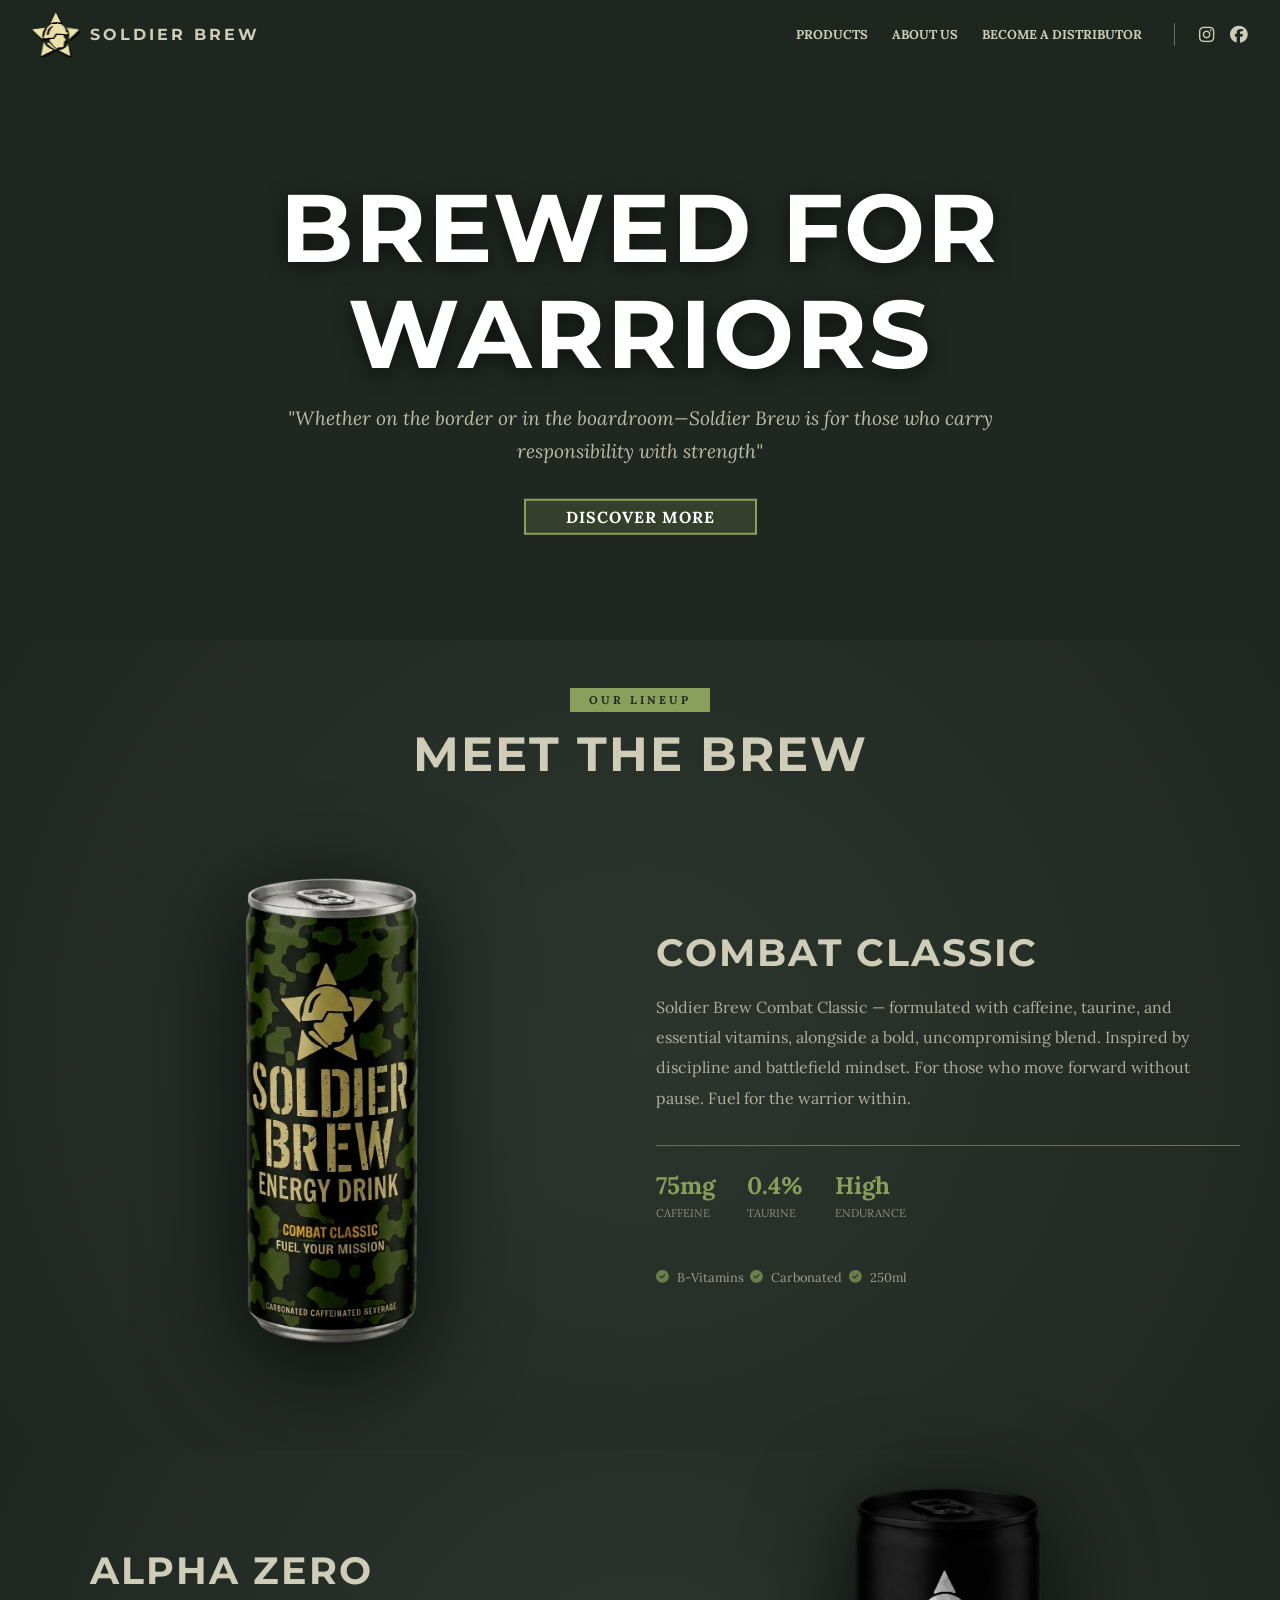
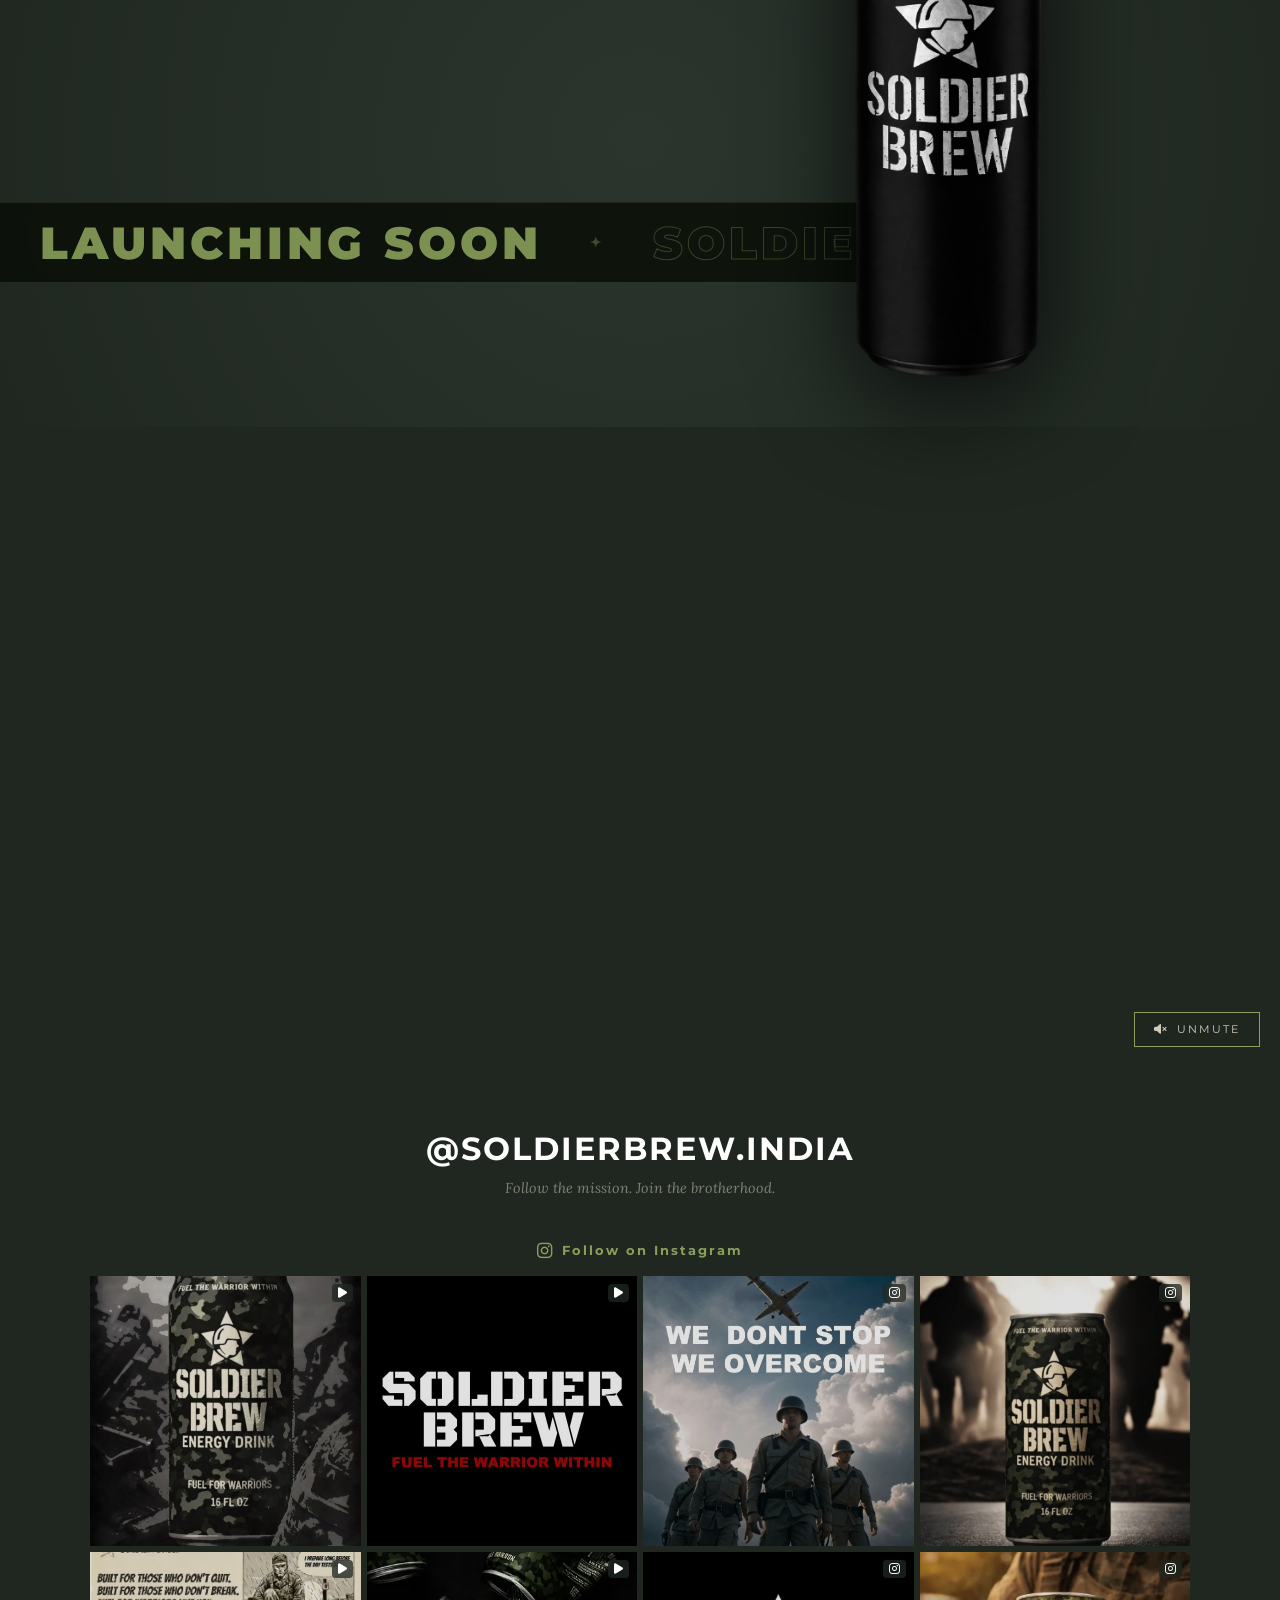
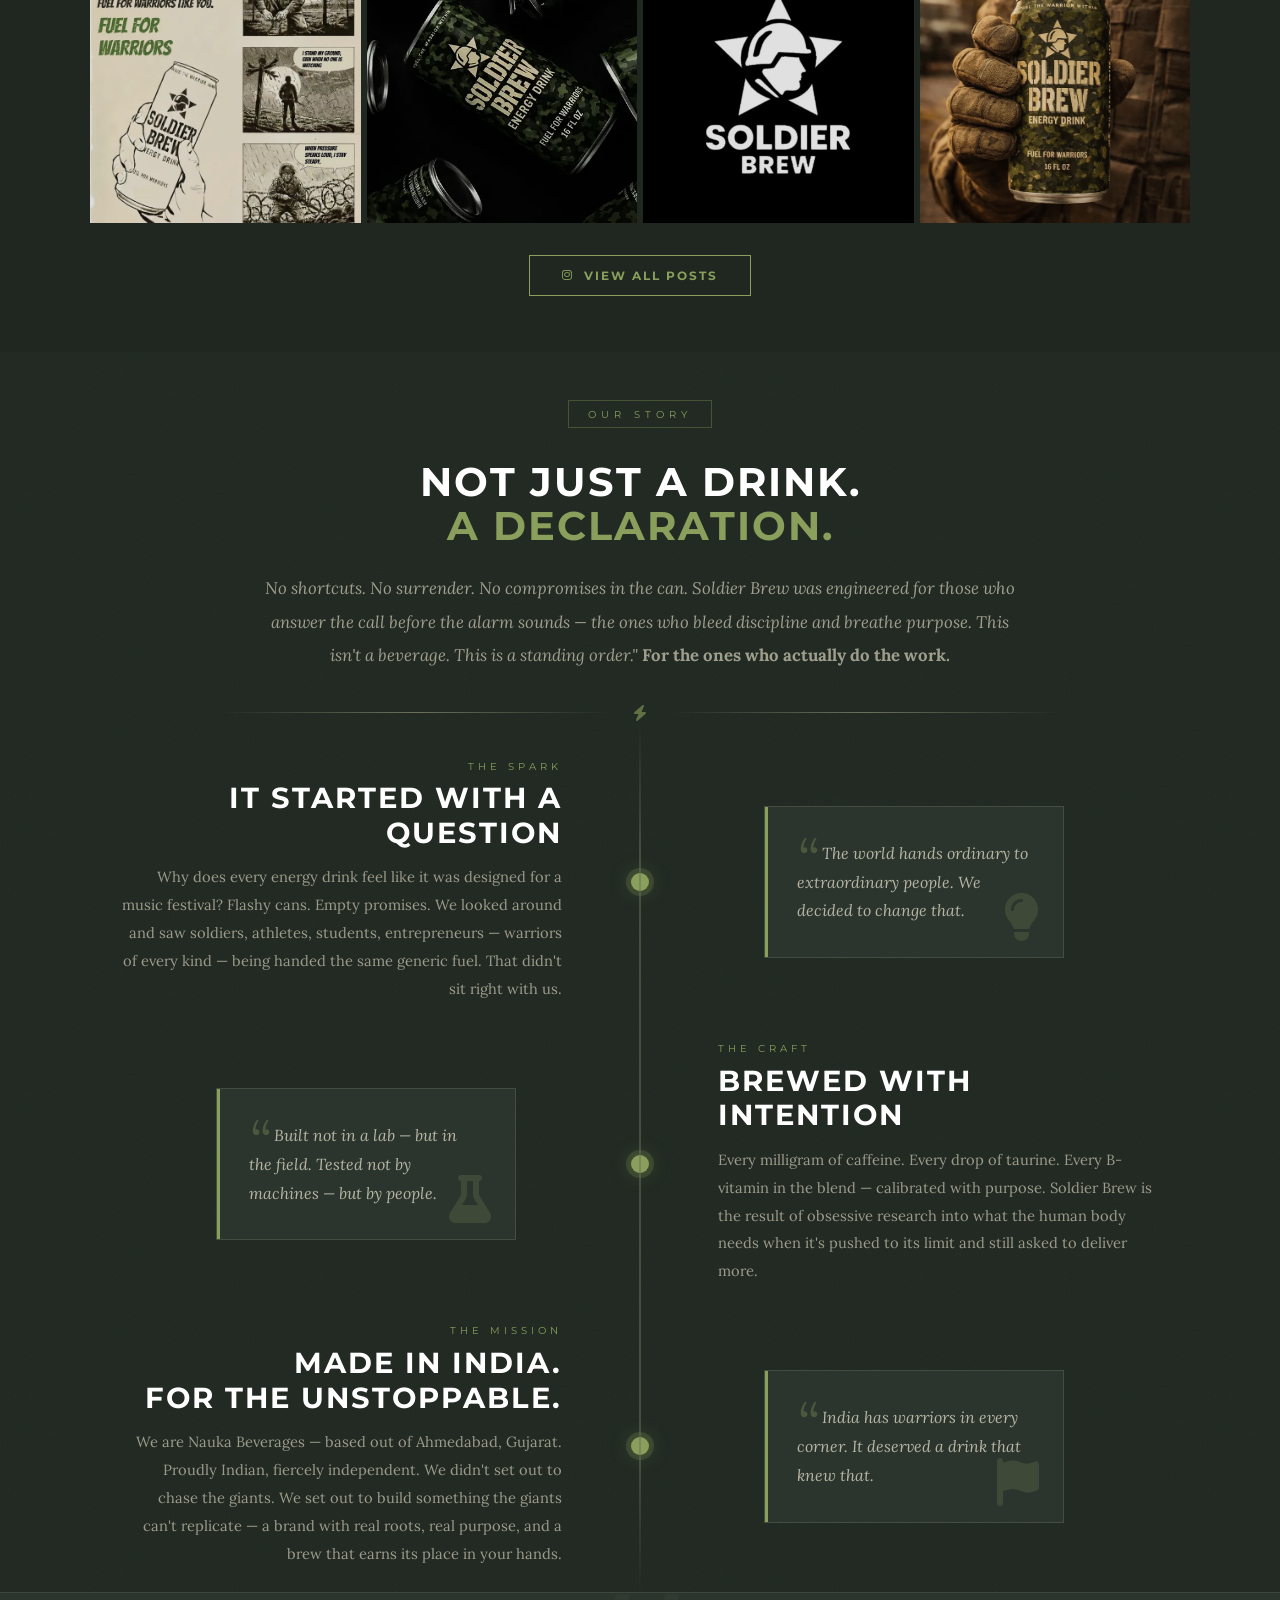
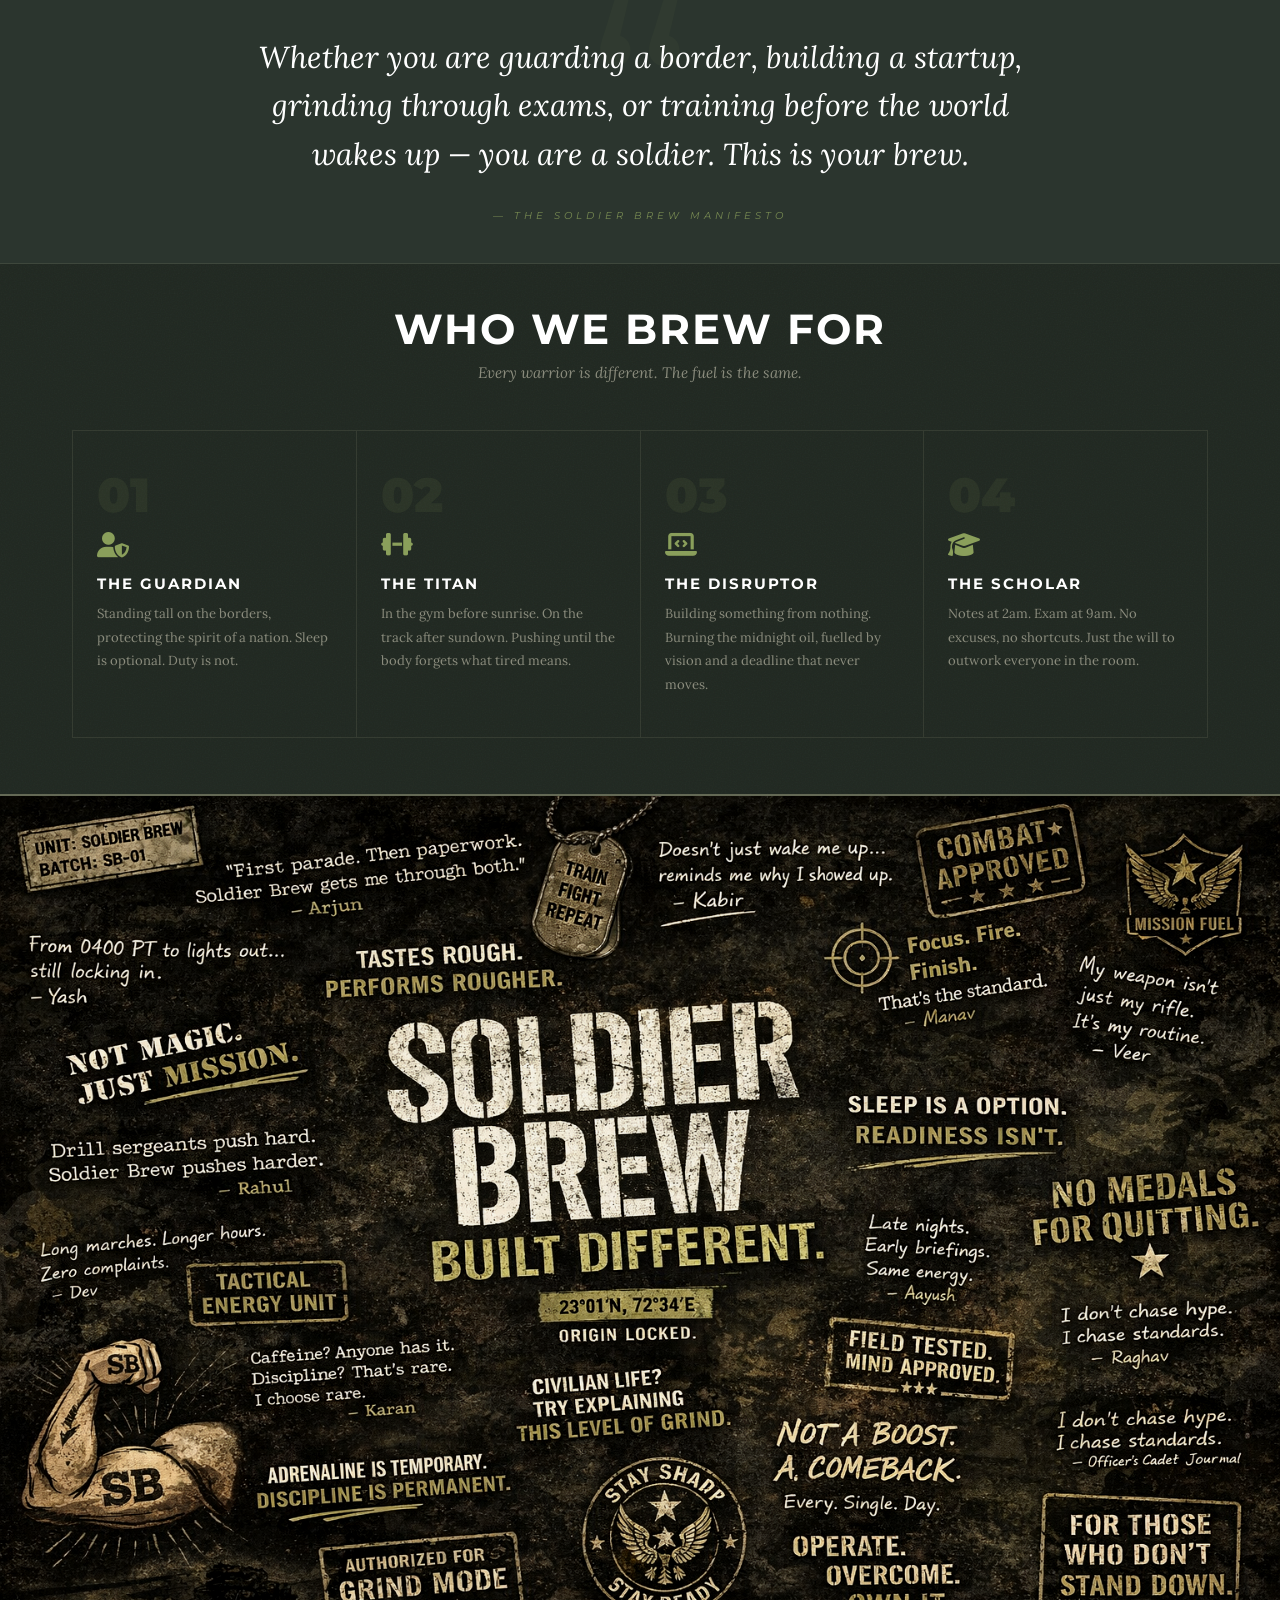
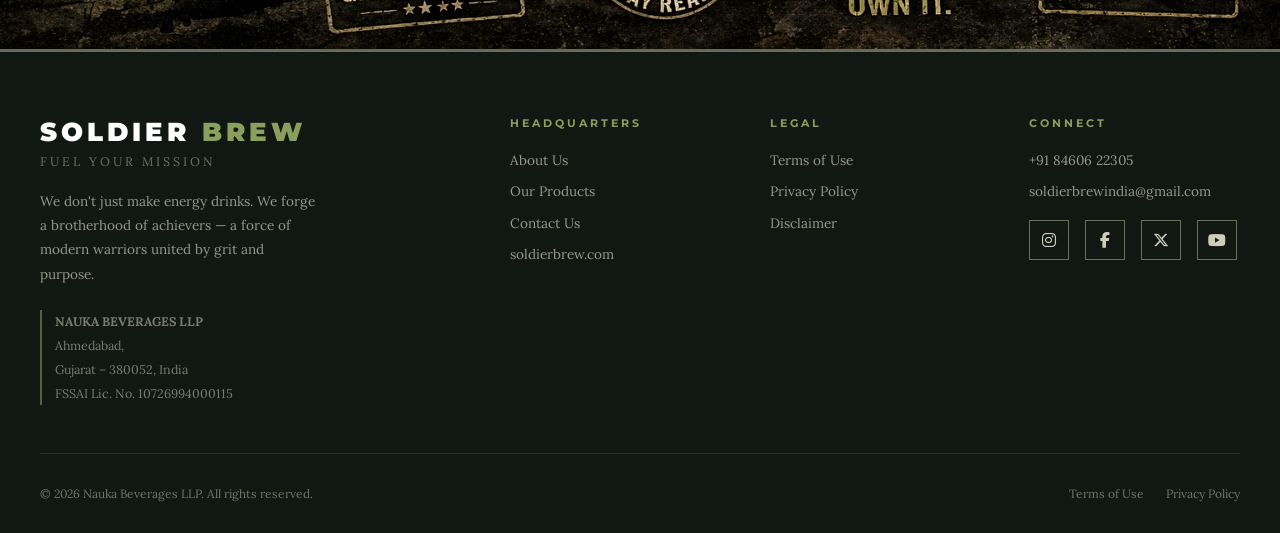
==== index.html @ a4a6e16e "SEO improvements for legal pages" ====
<!DOCTYPE html>
<html lang="en">
<head>
    <meta charset="UTF-8" />
    <meta name="viewport" content="width=device-width, initial-scale=1.0" />
    <title>Soldier Brew | Premium Energy Drink Brewed for Warriors | India</title>
    <meta name="description" content="Soldier Brew is India's premium energy drink — brewed for soldiers, athletes, and unstoppable minds. Zero sugar option available. Discover Combat Classic & Alpha Zero." />
    <meta name="keywords" content="Soldier Brew, energy drink India, premium energy drink, Combat Classic, Alpha Zero, Indian energy drink, energy drink for athletes" />
    <meta name="author" content="soldier brew" />
    <meta name="robots" content="index, follow" />
    <link rel="canonical" href="https://www.soldierbrew.com/" />
    <meta property="og:type" content="website" />
    <meta property="og:title" content="Soldier Brew | Fuel the Warrior within" />
    <meta property="og:description" content="India's premium energy drink for soldiers, athletes & unstoppable minds. Combat Classic & Alpha Zero — forged for the frontline." />
    <meta property="og:url" content="https://www.soldierbrew.com/" />
    <meta property="og:image" content="https://www.soldierbrew.com/SB Classic_2.png" />
    <meta property="og:site_name" content="Soldier Brew" />
    <meta property="og:locale" content="en_IN" />
    <meta name="twitter:card" content="summary_large_image" />
    <meta name="twitter:title" content="Soldier Brew | Brewed for Warriors" />
    <meta name="twitter:description" content="India's premium energy drink for soldiers, athletes & unstoppable minds." />
    <meta name="twitter:image" content="https://www.soldierbrew.com/SB Classic_2.png" />
    <script type="application/ld+json">
    {"@context":"https://schema.org","@type":"Organization","name":"Soldier Brew","url":"https://www.soldierbrew.com","description":"India's premium energy drink brewed for warriors, athletes and unstoppable minds.","email":"soldierbrewindia@gmail.com","telephone":"+918460622305","address":{"@type":"PostalAddress","addressCountry":"IN"},"sameAs":["https://instagram.com/soldierbrew.india","https://www.facebook.com/profile.php?id=61585884636779"]}
    </script>
    <link rel="icon" type="image/png" href="[data-uri]">
    <link rel="stylesheet" href="style.css">
    <link rel="preconnect" href="https://fonts.googleapis.com">
    <link href="https://fonts.googleapis.com/css2?family=Montserrat:wght@900&family=Lora:wght@400;700&display=swap" rel="stylesheet">
    <link rel="stylesheet" href="https://cdnjs.cloudflare.com/ajax/libs/font-awesome/6.5.0/css/all.min.css"/>
    <link href="https://unpkg.com/aos@2.3.1/dist/aos.css">

    <script async src="https://www.googletagmanager.com/gtag/js?id=G-ZJBKX8CW5R"></script>
    <script>
    window.dataLayer = window.dataLayer || [];
    function gtag(){dataLayer.push(arguments);}
    gtag('js', new Date());
    gtag('config', 'G-ZJBKX8CW5R');
  </script>
</head>
<body>

    <nav class="navbar">
        <a href="#" class="logo-container" style="text-decoration:none; cursor:pointer;">
            <svg class="logo-img" viewBox="0 0 354 323" fill="none" xmlns="http://www.w3.org/2000/svg">
                <g filter="url(#filter0_dd_101_147)">
                    <g filter="url(#filter1_d_101_147)">
                        <path d="M220.227 86.036C220.85 86.4318 221.474 86.8276 222.116 87.2354C223.553 88.1863 224.936 89.2127 226.305 90.2535C226.305 90.8102 226.305 91.3669 226.305 91.9405C227.046 92.2259 227.046 92.2259 227.801 92.5171C234.238 96.1313 238.813 104.091 241.937 110.497C242.31 111.258 242.684 112.019 243.07 112.804C246.544 120.352 248.572 128.189 249.264 136.435C249.445 139.158 249.445 139.158 251.109 140.336C252.384 140.653 253.66 140.965 254.939 141.265C255.555 141.411 256.172 141.556 256.808 141.706C257.401 141.828 257.994 141.95 258.606 142.075C260.173 142.55 260.173 142.55 261.91 144.237C262.232 145.973 262.232 145.973 262.289 147.98C262.324 148.64 262.359 149.3 262.395 149.98C261.91 151.828 261.91 151.828 260.013 153.188C257.321 154.477 255.678 154.685 252.696 154.695C251.229 154.702 251.229 154.702 249.732 154.71C248.664 154.698 247.596 154.687 246.496 154.675C245.368 154.67 244.24 154.664 243.077 154.658C231.639 154.544 220.255 153.673 208.857 152.794C197.31 151.903 185.784 151.287 174.202 150.985C173.939 151.506 173.676 152.027 173.406 152.564C172.412 154.459 171.266 156.141 170.023 157.891C168.264 160.421 166.636 162.957 165.138 165.64C157.191 179.851 157.191 179.851 153.457 181.021C150.449 181.562 147.408 181.603 144.358 181.713C142.884 181.774 141.409 181.835 139.935 181.896C138.782 181.943 138.782 181.943 137.606 181.991C126.184 182.461 114.896 183.022 103.589 184.748C98.1543 185.573 92.868 185.872 87.3627 185.568C85.4493 182.143 84.8874 179.29 85.6259 175.446C86.388 173.702 87.2086 171.981 88.0682 170.28C91.56 163.337 92.896 156.409 94.0215 148.807C96.5129 132.04 101.787 116.727 113.414 103.749C114.036 103.015 114.657 102.281 115.297 101.525C120.893 95.1679 127.117 90.5869 134.256 86.036C135.008 85.5402 135.76 85.0444 136.535 84.5336C161.495 68.9027 195.907 70.5859 220.227 86.036ZM127.309 109.654C126.592 110.28 125.876 110.906 125.138 111.552C117.456 119.76 114.474 131.365 111.461 141.812C111.236 142.576 111.012 143.34 110.781 144.127C109.298 149.436 108.269 154.743 108.204 160.263C109.196 161.409 109.196 161.409 111.84 161.318C116.509 161.02 119.126 159.913 122.261 156.52C123.997 153.207 124.745 150.161 125.599 146.556C128.223 136.69 131.474 126.372 137.729 118.089C138.215 117.423 138.701 116.758 139.202 116.072C143.028 111.127 147.42 107.023 152.228 102.998C154.769 100.828 156.349 99.451 156.834 96.1579C155.811 94.9798 155.811 94.9798 152.926 95.1035C141.793 95.3533 134.785 102.319 127.309 109.654Z" fill="#ECE1AA"/>
                    </g>
                    <g filter="url(#filter2_d_101_147)">
                        <path d="M188.552 160.059C189.121 160.069 189.69 160.079 190.277 160.09C192.157 160.13 194.036 160.194 195.916 160.263C196.885 160.297 196.885 160.297 197.872 160.331C201.939 160.48 206.002 160.673 210.065 160.891C212.175 161.003 214.286 161.103 216.396 161.202C217.751 161.273 219.105 161.344 220.459 161.416C221.084 161.444 221.709 161.473 222.353 161.502C228.324 161.846 228.324 161.846 230.652 163.637C231.365 165.496 231.365 165.496 231.822 167.785C233.197 173.315 235.78 177.654 238.847 182.457C239.345 183.258 239.843 184.059 240.355 184.884C242.372 188.114 244.408 191.311 246.626 194.415C248.174 196.767 248.352 198.012 248.02 200.751C245.716 202.093 244.115 202.495 241.398 202.859C238.412 203 238.412 203 236.731 204.968C236.585 207.158 236.585 207.158 236.731 209.66C236.867 218.853 236.867 218.853 234.994 222.681C233.189 223.729 233.189 223.729 231.52 224.368C231.655 225.074 231.789 225.78 231.927 226.507C233.927 239.173 233.927 239.173 231.307 244.128C227.201 248.429 221.775 250.288 215.817 250.703C212.87 250.735 209.934 250.696 206.988 250.622C204.994 250.585 202.999 250.552 201.005 250.523C200.131 250.503 199.258 250.482 198.358 250.461C195.96 250.516 193.879 250.712 191.574 251.36C190.576 253.256 190.576 253.256 189.838 255.577C187.048 260.274 187.048 260.274 184.681 261.535C180.432 261.41 177.413 258.02 174.641 255.208C172.629 253.203 170.721 251.351 168.453 249.62C165.99 247.668 164.049 245.476 161.991 243.129C160.267 241.187 158.475 239.32 156.676 237.442C152.286 232.728 148.449 227.657 144.566 222.55C142.52 219.865 140.4 217.254 138.223 214.668C129.973 204.648 129.973 204.648 130.359 198.263C131.079 195.352 132.7 194.032 135.129 192.316C138.505 191.138 142.111 191.254 145.658 191.103C147.635 190.991 149.611 190.868 151.588 190.741C153.075 190.647 154.563 190.57 156.052 190.497C159.373 190.138 161.313 189.679 163.677 187.311C165.303 185.108 166.714 182.843 168.128 180.507C169.295 178.797 170.471 177.092 171.656 175.393C173.306 172.982 174.951 170.569 176.581 168.144C177.033 167.475 177.486 166.805 177.951 166.115C178.342 165.531 178.733 164.947 179.135 164.345C182.017 160.456 183.473 159.947 188.552 160.059Z" fill="#ECE1AA"/>
                    </g>
                    <g filter="url(#filter3_d_101_147)">
                        <path d="M85.6286 216.777C89.3321 218.05 90.4609 220.295 92.3586 223.525C95.1131 228.107 98.1719 232.189 101.721 236.24C102.996 237.864 102.996 237.864 102.996 239.551C103.856 239.83 104.716 240.108 105.602 240.395C105.602 240.952 105.602 241.508 105.602 242.082C106.461 242.36 107.321 242.639 108.207 242.925C108.207 243.482 108.207 244.039 108.207 244.612C108.719 244.837 109.232 245.062 109.76 245.294C111.714 246.317 113.013 247.397 114.611 248.882C119.532 253.169 125.147 256.479 130.785 259.795C131.289 260.092 131.793 260.389 132.312 260.695C135.649 262.607 138.987 264.079 142.617 265.383C143.559 265.725 144.502 266.066 145.473 266.418C146.8 266.897 146.8 266.897 148.153 267.387C149.602 267.944 151.05 268.505 152.495 269.074C152.495 270.187 152.495 271.3 152.495 272.447C151.084 273.647 151.084 273.647 149.021 274.767C148.228 275.2 147.434 275.633 146.616 276.078C142.884 277.981 139.125 279.824 135.345 281.634C131.214 283.612 127.134 285.668 123.078 287.788C118.917 289.963 114.731 292.067 110.493 294.098C107.643 295.499 104.832 296.968 102.019 298.438C96.815 301.156 91.5591 303.755 86.258 306.29C81.9944 308.34 77.8541 310.554 73.7594 312.909C71.4791 313.888 69.8589 313.949 67.3923 313.778C67.2413 309.327 67.7795 305.287 68.7594 300.932C68.9018 300.274 69.0441 299.617 69.1908 298.94C69.4956 297.533 69.803 296.128 70.1127 294.722C70.9321 290.999 71.7304 287.272 72.5281 283.545C72.6871 282.803 72.8461 282.061 73.0099 281.296C74.3052 275.218 75.4741 269.127 76.5647 263.011C78.2383 253.639 80.0598 244.3 81.9379 234.965C82.0725 234.295 82.2072 233.626 82.3459 232.936C83.4303 227.548 84.5164 222.16 85.6286 216.777Z" fill="#ECE1AA"/>
                    </g>
                    <g filter="url(#filter4_d_101_147)">
                        <path d="M94.3128 108.81C93.8442 112.679 92.1725 114.885 89.9708 118.089C81.5231 132.727 75.9451 148.279 75.8595 165.219C75.856 165.824 75.8526 166.429 75.8491 167.052C75.9086 172.569 76.7458 177.872 77.8312 183.279C78.7597 187.947 78.7597 187.947 77.8134 189.785C73.8101 189.07 71.7813 186.71 69.0752 183.933C65.453 180.25 65.453 180.25 61.3139 177.133C61.3139 176.576 61.3139 176.019 61.3139 175.446C60.0243 175.028 60.0243 175.028 58.7087 174.602C58.7087 174.046 58.7087 173.489 58.7087 172.915C58.243 172.724 57.7774 172.533 57.2976 172.335C52.7873 169.914 49.2753 166.323 45.6828 162.793C43.1703 160.331 40.655 157.872 38.1387 155.413C37.4687 154.755 36.7987 154.097 36.1085 153.42C35.4676 152.794 34.8267 152.169 34.1665 151.525C33.5847 150.956 33.003 150.386 32.4036 149.799C30.9861 148.387 30.9861 148.387 29.1834 147.611C29.1834 147.054 29.1834 146.497 29.1834 145.924C28.6924 145.722 28.2015 145.52 27.6957 145.312C25.2882 144.008 23.6602 142.436 21.724 140.53C20.9712 139.793 20.2184 139.057 19.4428 138.298C18.6631 137.526 17.8835 136.755 17.0802 135.96C16.3038 135.198 15.5275 134.437 14.7277 133.652C13.2745 132.226 11.8231 130.798 10.3741 129.368C8.25907 127.285 6.13151 125.216 4 123.149C4.28657 122.593 4.57314 122.036 4.86839 121.462C15.3913 118.248 26.981 117.451 37.8673 115.98C39.7003 115.729 41.5331 115.477 43.366 115.225C50.5499 114.241 57.7346 113.264 64.9259 112.332C65.7828 112.22 66.6397 112.108 67.5225 111.993C69.1249 111.786 70.7275 111.58 72.3305 111.376C78.0486 110.634 83.6511 109.588 89.2755 108.349C91.7076 107.967 91.7076 107.967 94.3128 108.81Z" fill="#ECE1AA"/>
                    </g>
                    <g filter="url(#filter5_d_101_147)">
                        <path d="M255.829 108.81C262.422 109.394 268.968 110.207 275.524 111.094C276.572 111.234 277.62 111.375 278.7 111.52C280.917 111.817 283.135 112.116 285.352 112.415C288.655 112.861 291.959 113.305 295.263 113.748C300.701 114.478 306.137 115.215 311.574 115.954C314.966 116.413 318.36 116.865 321.753 117.316C323.951 117.612 326.149 117.908 328.347 118.204C329.869 118.404 329.869 118.404 331.422 118.607C335.919 119.219 340.158 119.82 344.405 121.463C343.9 124.427 342.839 125.831 340.664 127.934C340.087 128.494 339.51 129.054 338.915 129.631C338.006 130.493 338.006 130.493 337.078 131.374C336.476 131.962 335.873 132.55 335.252 133.156C330.743 137.489 330.743 137.489 328.774 137.489C328.488 138.324 328.201 139.159 327.906 140.019C327.333 140.019 326.76 140.019 326.169 140.019C325.883 140.854 325.596 141.69 325.301 142.55C323.94 143.851 323.94 143.851 322.207 145.239C318.399 148.377 314.902 151.741 311.406 155.202C307.417 159.153 303.377 162.958 299.042 166.553C297.49 167.832 297.49 167.832 296.118 169.288C294.907 170.385 294.907 170.385 293.17 170.385C292.74 171.638 292.74 171.638 292.302 172.916C291.729 172.916 291.156 172.916 290.565 172.916C290.135 174.168 290.135 174.168 289.697 175.446C289.124 175.446 288.55 175.446 287.96 175.446C287.53 176.699 287.53 176.699 287.091 177.977C285.67 179.337 285.67 179.337 283.889 180.771C281.538 182.684 279.421 184.615 277.376 186.833C274.934 188.942 274.934 188.942 272.437 188.836C271.828 188.593 271.219 188.349 270.592 188.098C270.861 187.072 271.129 186.046 271.406 184.988C273.186 177.191 273.471 169.071 273.197 161.107C273.173 160.277 273.148 159.447 273.123 158.593C272.337 143.674 266.703 125.673 256.457 114.184C255.963 113.524 255.47 112.864 254.961 112.184C255.302 110.372 255.302 110.372 255.829 108.81Z" fill="#ECE1AA"/>
                    </g>
                    <g filter="url(#filter6_d_101_147)">
                        <path d="M262.781 231.116C263.641 231.395 264.5 231.673 265.386 231.96C268.096 244.387 270.346 256.887 272.571 269.402C273.842 276.541 275.136 283.674 276.519 290.793C276.643 291.438 276.768 292.082 276.896 292.746C277.482 295.783 278.075 298.817 278.681 301.85C278.888 302.919 279.095 303.988 279.307 305.09C279.584 306.484 279.584 306.484 279.865 307.906C280.148 310.395 279.94 312.216 279.28 314.622C275.6 313.835 272.528 312.192 269.24 310.457C267.895 309.757 266.551 309.058 265.206 308.358C264.514 307.997 263.821 307.635 263.108 307.262C259.895 305.588 256.671 303.936 253.446 302.286C252.785 301.947 252.124 301.609 251.443 301.26C247.083 299.032 242.709 296.83 238.327 294.642C237.219 294.088 236.111 293.534 235.003 292.98C232.853 291.905 230.7 290.833 228.546 289.763C221.309 286.147 214.245 282.314 207.204 278.352C205.179 277.225 203.152 276.101 201.125 274.978C201.412 274.143 201.698 273.308 201.993 272.447C203.71 271.825 203.71 271.825 206.01 271.34C212.46 269.78 218.484 267.404 224.572 264.856C225.469 264.484 226.367 264.112 227.292 263.729C240.621 257.756 251.268 247.949 259.307 236.177C259.878 235.354 259.878 235.354 260.461 234.513C261.24 233.385 262.012 232.252 262.781 231.116Z" fill="#ECE1AA"/>
                    </g>
                    <g filter="url(#filter7_d_101_147)">
                        <path d="M172.466 0C173.99 0.0593079 173.99 0.0593079 175.94 0.84349C177.245 2.77366 178.312 4.58684 179.359 6.64249C179.639 7.1644 179.918 7.68631 180.206 8.22403C182.308 12.2029 184.198 16.2703 186.091 20.3459C188.006 24.4325 190.005 28.4795 192.005 32.5271C192.445 33.4222 192.886 34.3174 193.339 35.2396C195.782 40.182 198.281 45.0889 200.869 49.9603C201.392 50.9508 201.915 51.9413 202.453 52.9618C203.468 54.8777 204.493 56.7885 205.53 58.6936C206.218 59.9959 206.218 59.9959 206.921 61.3244C207.332 62.0869 207.743 62.8493 208.167 63.6349C209.063 66.1377 208.839 67.5015 208.071 70.0097C207.409 69.8466 206.747 69.6835 206.066 69.5155C205.169 69.2958 204.272 69.0762 203.349 68.8499C202.034 68.527 202.034 68.527 200.693 68.1975C199.688 67.9605 198.684 67.7234 197.65 67.4792C196.822 67.256 196.822 67.256 195.977 67.0282C189.911 65.5099 183.915 65.4681 177.677 65.4759C176.562 65.4773 175.446 65.4787 174.297 65.4801C162.584 65.6263 152.627 67.5045 142.073 72.5402C141.5 72.5402 140.926 72.5402 140.336 72.5402C140.759 67.734 141.677 64.2611 143.918 59.8878C144.474 58.7815 145.028 57.6744 145.58 56.5666C145.864 56.0023 146.147 55.4379 146.439 54.8565C147.81 52.0672 149.064 49.2306 150.322 46.392C152.498 41.5122 154.764 36.6823 157.1 31.8733C159.107 27.7267 161.017 23.5425 162.914 19.3476C165.886 12.7874 169.091 6.37326 172.466 0Z" fill="#ECE1AA"/>
                    </g>
                    <g filter="url(#filter8_d_101_147)">
                        <path d="M125.355 218.675C129.948 221.576 133.617 224.397 137.064 228.53C138.719 230.406 140.484 231.971 142.4 233.594C146.665 237.23 150.631 241.108 154.612 245.034C159.418 249.764 164.255 254.122 169.646 258.217C172.42 260.458 174.582 262.951 176.81 265.699C175.762 266.988 175.762 266.988 174.205 268.23C172.295 268.286 172.295 268.286 170.135 267.861C169.433 267.74 168.731 267.62 168.008 267.495C165.062 266.367 162.96 264.791 160.478 262.905C158.531 261.45 156.537 260.102 154.5 258.767C153.806 258.311 153.111 257.856 152.395 257.386C150.976 256.46 149.556 255.535 148.135 254.612C143.838 251.789 139.874 248.797 135.996 245.456C134.737 244.445 133.471 243.443 132.197 242.451C131.474 241.888 130.75 241.324 130.005 240.744C127.867 239.127 125.712 237.55 123.533 235.986C122.869 235.505 122.204 235.024 121.519 234.528C120.189 233.567 118.853 232.614 117.511 231.67C111.79 227.523 111.79 227.523 110.812 223.525C114.752 218.332 118.736 215.748 125.355 218.675Z" fill="#ECE1AA"/>
                    </g>
                </g>
                <defs>
                    <filter id="filter0_dd_101_147" x="0" y="0" width="348.406" height="322.622" filterUnits="userSpaceOnUse" color-interpolation-filters="sRGB">
                        <feFlood flood-opacity="0" result="BackgroundImageFix"/>
                        <feColorMatrix in="SourceAlpha" type="matrix" values="0 0 0 0 0 0 0 0 0 0 0 0 0 0 0 0 0 0 127 0" result="hardAlpha"/>
                        <feOffset dy="4"/>
                        <feGaussianBlur stdDeviation="2"/>
                        <feComposite in2="hardAlpha" operator="out"/>
                        <feColorMatrix type="matrix" values="0 0 0 0 0 0 0 0 0 0 0 0 0 0 0 0 0 0 0.25 0"/>
                        <feBlend mode="normal" in2="BackgroundImageFix" result="effect1_dropShadow_101_147"/>
                        <feColorMatrix in="SourceAlpha" type="matrix" values="0 0 0 0 0 0 0 0 0 0 0 0 0 0 0 0 0 0 127 0" result="hardAlpha"/>
                        <feOffset dy="4"/>
                        <feGaussianBlur stdDeviation="2"/>
                        <feComposite in2="hardAlpha" operator="out"/>
                        <feColorMatrix type="matrix" values="0 0 0 0 0 0 0 0 0 0 0 0 0 0 0 0 0 0 0.25 0"/>
                        <feBlend mode="normal" in2="effect1_dropShadow_101_147" result="effect2_dropShadow_101_147"/>
                        <feBlend mode="normal" in="SourceGraphic" in2="effect2_dropShadow_101_147" result="shape"/>
                    </filter>
                    <filter id="filter1_d_101_147" x="85.3125" y="73.5989" width="186.086" height="120.085" filterUnits="userSpaceOnUse" color-interpolation-filters="sRGB">
                        <feFlood flood-opacity="0" result="BackgroundImageFix"/>
                        <feColorMatrix in="SourceAlpha" type="matrix" values="0 0 0 0 0 0 0 0 0 0 0 0 0 0 0 0 0 0 127 0" result="hardAlpha"/>
                        <feOffset dx="5" dy="4"/>
                        <feGaussianBlur stdDeviation="2"/>
                        <feComposite in2="hardAlpha" operator="out"/>
                        <feColorMatrix type="matrix" values="0 0 0 0 0 0 0 0 0 0 0 0 0 0 0 0 0 0 1 0"/>
                        <feBlend mode="normal" in2="BackgroundImageFix" result="effect1_dropShadow_101_147"/>
                        <feBlend mode="normal" in="SourceGraphic" in2="effect1_dropShadow_101_147" result="shape"/>
                    </filter>
                    <filter id="filter2_d_101_147" x="130.234" y="160.045" width="126.93" height="109.489" filterUnits="userSpaceOnUse" color-interpolation-filters="sRGB">
                        <feFlood flood-opacity="0" result="BackgroundImageFix"/>
                        <feColorMatrix in="SourceAlpha" type="matrix" values="0 0 0 0 0 0 0 0 0 0 0 0 0 0 0 0 0 0 127 0" result="hardAlpha"/>
                        <feOffset dx="5" dy="4"/>
                        <feGaussianBlur stdDeviation="2"/>
                        <feComposite in2="hardAlpha" operator="out"/>
                        <feColorMatrix type="matrix" values="0 0 0 0 0 0 0 0 0 0 0 0 0 0 0 0 0 0 1 0"/>
                        <feBlend mode="normal" in2="BackgroundImageFix" result="effect1_dropShadow_101_147"/>
                        <feBlend mode="normal" in="SourceGraphic" in2="effect1_dropShadow_101_147" result="shape"/>
                    </filter>
                    <filter id="filter3_d_101_147" x="67.3672" y="216.777" width="94.125" height="105.075" filterUnits="userSpaceOnUse" color-interpolation-filters="sRGB">
                        <feFlood flood-opacity="0" result="BackgroundImageFix"/>
                        <feColorMatrix in="SourceAlpha" type="matrix" values="0 0 0 0 0 0 0 0 0 0 0 0 0 0 0 0 0 0 127 0" result="hardAlpha"/>
                        <feOffset dx="5" dy="4"/>
                        <feGaussianBlur stdDeviation="2"/>
                        <feComposite in2="hardAlpha" operator="out"/>
                        <feColorMatrix type="matrix" values="0 0 0 0 0 0 0 0 0 0 0 0 0 0 0 0 0 0 1 0"/>
                        <feBlend mode="normal" in2="BackgroundImageFix" result="effect1_dropShadow_101_147"/>
                        <feBlend mode="normal" in="SourceGraphic" in2="effect1_dropShadow_101_147" result="shape"/>
                    </filter>
                    <filter id="filter4_d_101_147" x="4" y="108.103" width="99.3125" height="89.682" filterUnits="userSpaceOnUse" color-interpolation-filters="sRGB">
                        <feFlood flood-opacity="0" result="BackgroundImageFix"/>
                        <feColorMatrix in="SourceAlpha" type="matrix" values="0 0 0 0 0 0 0 0 0 0 0 0 0 0 0 0 0 0 127 0" result="hardAlpha"/>
                        <feOffset dx="5" dy="4"/>
                        <feGaussianBlur stdDeviation="2"/>
                        <feComposite in2="hardAlpha" operator="out"/>
                        <feColorMatrix type="matrix" values="0 0 0 0 0 0 0 0 0 0 0 0 0 0 0 0 0 0 1 0"/>
                        <feBlend mode="normal" in2="BackgroundImageFix" result="effect1_dropShadow_101_147"/>
                        <feBlend mode="normal" in="SourceGraphic" in2="effect1_dropShadow_101_147" result="shape"/>
                    </filter>
                    <filter id="filter5_d_101_147" x="254.961" y="108.81" width="98.4453" height="88.0612" filterUnits="userSpaceOnUse" color-interpolation-filters="sRGB">
                        <feFlood flood-opacity="0" result="BackgroundImageFix"/>
                        <feColorMatrix in="SourceAlpha" type="matrix" values="0 0 0 0 0 0 0 0 0 0 0 0 0 0 0 0 0 0 127 0" result="hardAlpha"/>
                        <feOffset dx="5" dy="4"/>
                        <feGaussianBlur stdDeviation="2"/>
                        <feComposite in2="hardAlpha" operator="out"/>
                        <feColorMatrix type="matrix" values="0 0 0 0 0 0 0 0 0 0 0 0 0 0 0 0 0 0 1 0"/>
                        <feBlend mode="normal" in2="BackgroundImageFix" result="effect1_dropShadow_101_147"/>
                        <feBlend mode="normal" in="SourceGraphic" in2="effect1_dropShadow_101_147" result="shape"/>
                    </filter>
                    <filter id="filter6_d_101_147" x="201.125" y="231.116" width="87.8594" height="91.5056" filterUnits="userSpaceOnUse" color-interpolation-filters="sRGB">
                        <feFlood flood-opacity="0" result="BackgroundImageFix"/>
                        <feColorMatrix in="SourceAlpha" type="matrix" values="0 0 0 0 0 0 0 0 0 0 0 0 0 0 0 0 0 0 127 0" result="hardAlpha"/>
                        <feOffset dx="5" dy="4"/>
                        <feGaussianBlur stdDeviation="2"/>
                        <feComposite in2="hardAlpha" operator="out"/>
                        <feColorMatrix type="matrix" values="0 0 0 0 0 0 0 0 0 0 0 0 0 0 0 0 0 0 1 0"/>
                        <feBlend mode="normal" in2="BackgroundImageFix" result="effect1_dropShadow_101_147"/>
                        <feBlend mode="normal" in="SourceGraphic" in2="effect1_dropShadow_101_147" result="shape"/>
                    </filter>
                    <filter id="filter7_d_101_147" x="140.336" y="0" width="77.4141" height="80.5402" filterUnits="userSpaceOnUse" color-interpolation-filters="sRGB">
                        <feFlood flood-opacity="0" result="BackgroundImageFix"/>
                        <feColorMatrix in="SourceAlpha" type="matrix" values="0 0 0 0 0 0 0 0 0 0 0 0 0 0 0 0 0 0 127 0" result="hardAlpha"/>
                        <feOffset dx="5" dy="4"/>
                        <feGaussianBlur stdDeviation="2"/>
                        <feComposite in2="hardAlpha" operator="out"/>
                        <feColorMatrix type="matrix" values="0 0 0 0 0 0 0 0 0 0 0 0 0 0 0 0 0 0 1 0"/>
                        <feBlend mode="normal" in2="BackgroundImageFix" result="effect1_dropShadow_101_147"/>
                        <feBlend mode="normal" in="SourceGraphic" in2="effect1_dropShadow_101_147" result="shape"/>
                    </filter>
                    <filter id="filter8_d_101_147" x="110.812" y="217.448" width="75" height="58.8076" filterUnits="userSpaceOnUse" color-interpolation-filters="sRGB">
                        <feFlood flood-opacity="0" result="BackgroundImageFix"/>
                        <feColorMatrix in="SourceAlpha" type="matrix" values="0 0 0 0 0 0 0 0 0 0 0 0 0 0 0 0 0 0 127 0" result="hardAlpha"/>
                        <feOffset dx="5" dy="4"/>
                        <feGaussianBlur stdDeviation="2"/>
                        <feComposite in2="hardAlpha" operator="out"/>
                        <feColorMatrix type="matrix" values="0 0 0 0 0 0 0 0 0 0 0 0 0 0 0 0 0 0 1 0"/>
                        <feBlend mode="normal" in2="BackgroundImageFix" result="effect1_dropShadow_101_147"/>
                        <feBlend mode="normal" in="SourceGraphic" in2="effect1_dropShadow_101_147" result="shape"/>
                    </filter>
                </defs>
            </svg>
            <h2>Soldier Brew</h2>
        </a>

        <div class="nav-right">
            <div class="nav-links">
                <a href="#products">Products</a>
                <a href="#mission">About Us</a>
                <a href="https://wa.me/918460622305">Become a Distributor</a>
            </div>
            <div class="header-socials">
                <a href="https://instagram.com/soldierbrew.india" target="_blank"><i class="fab fa-instagram"></i></a>
                <a href="https://www.facebook.com/profile.php?id=61585884636779" target="_blank"><i class="fab fa-facebook"></i></a>
            </div>
        </div>
        <button class="hamburger" id="hamburgerBtn" aria-label="Open menu">
            <span></span><span></span><span></span>
        </button>
    </nav>

    <!-- MOBILE NAV DRAWER -->
    <div class="mobile-nav" id="mobileNav">
        <button class="mobile-nav-close" id="mobileNavClose" aria-label="Close menu"><i class="fas fa-times"></i></button>
        <a href="#products" class="mobile-nav-link">Products</a>
        <a href="#mission" class="mobile-nav-link">About Us</a>
        <a href="https://wa.me/918460622305" class="mobile-nav-link">Become a Distributor</a>
        <div class="mobile-socials">
            <a href="https://instagram.com/soldierbrew.india" target="_blank"><i class="fab fa-instagram"></i></a>
            <a href="https://www.facebook.com/profile.php?id=61585884636779" target="_blank"><i class="fab fa-facebook-f"></i></a>
            <a href="https://twitter.com" target="_blank"><i class="fab fa-x-twitter"></i></a>
        </div>
    </div>

 
    
    

    <section class="video-wrapper">
        <video id="missionVideo" muted loop playsinline>
            <source src="/videos/soldierbrew_1.mp4" type="video/mp4">
        </video>

    <div class="hero-content">
        <h1>Brewed for Warriors</h1>
        <p>"Whether on the border or in the boardroom—Soldier Brew is for those who carry responsibility with strength"</p>
        <a href="#products" class="btn">Discover More</a>
    </div>

</section>





    <section id="products" class="product-section" style="padding-bottom: 0.5rem;">
        <div style="text-align:center; margin-bottom: clamp(1rem, 3vw, 3rem);" data-aos="fade-down">
            <span style="display:inline-block; background:var(--color-accent); color:var(--color-dark-green); padding:0.3rem 1.2rem; font-size:0.7rem; letter-spacing:3px; text-transform:uppercase; font-weight:900; margin-bottom:0.8rem;">Our Lineup</span>
            <h2 style="font-size: clamp(1.6rem,5vw,3rem); margin-bottom: 0.6rem;">Meet The Brew</h2>
        </div>

        <div class="product-container" style="margin-bottom: 3rem;">
            <div class="product-display" data-aos="fade-right">
                <div style="position:relative; display:inline-block;">
                    <div style="position:absolute; top:-20px; left:-20px; width:120px; height:120px; border-radius:50%; background:radial-gradient; pointer-events:none;"></div>
                    <img src="/images/SB_Classic.png" alt="Classic Can" class="product-image">
                </div>
            </div>
            <div class="product-info" data-aos="fade-left">

                <h2 style="font-size:clamp(1.8rem,3vw,2.5rem); margin-bottom:1rem;">Combat Classic</h2>
                <p style="opacity:0.8; line-height:1.9; margin-bottom:2rem; font-size:1rem;">Soldier Brew Combat Classic — formulated with caffeine, taurine, and essential vitamins, alongside a bold, uncompromising blend. Inspired by discipline and battlefield mindset. For those who move forward without pause. Fuel for the warrior within.</p>
                <div class="nutrition-brief">
                    <div class="stat"><span>75mg</span><label>Caffeine</label></div>
                    <div class="stat"><span>0.4%</span><label>Taurine</label></div>
                    <div class="stat"><span>High</span><label>Endurance</label></div>
                </div>
                <div style="display:flex; gap:0.4rem; flex-wrap:wrap; margin-top:0.5rem;">
                    <div style="display:flex; align-items:center; gap:0.5rem; font-size:0.8rem; opacity:0.7;"><i class="fas fa-check-circle" style="color:var(--color-accent);"></i> B-Vitamins</div>
                    <div style="display:flex; align-items:center; gap:0.5rem; font-size:0.8rem; opacity:0.7;"><i class="fas fa-check-circle" style="color:var(--color-accent);"></i> Carbonated</div>
                    <div style="display:flex; align-items:center; gap:0.5rem; font-size:0.8rem; opacity:0.7;"><i class="fas fa-check-circle" style="color:var(--color-accent);"></i> 250ml</div>
                </div>
            </div>
        </div>

    </section>

<section id="products-zero" class="product-section" style="padding-top: 1rem; overflow: visible; position: relative;">
        <div class="product-container" style="margin-bottom: 0;">
            
            <div class="product-info" data-aos="fade-left" style="position:relative; z-index:3; flex:1; min-width:0;">
            
                <h2 style="font-size:clamp(1.8rem,3vw,2.5rem); margin-bottom:20rem; ">Alpha Zero</h2>
            </div>

            <div class="product-display" data-aos="fade-right" style="flex-shrink:0; z-index:2;">
                <div style="position:relative; display:inline-block;">
                    <div style="position:absolute; top:-20px; left:-20px; width:120px; height:120px; border-radius:50%; background:radial-gradient; pointer-events:none;"></div>
                    <img src="/images/SB_Zero.png" alt="Zero Can" class="product-image">
                </div>
            </div>
        </div>
            <div class="zero-ticker-strip">
                <div class="zero-ticker-track">
                    <span class="filled">Launching Soon</span><span class="ticker-dot">✦</span>
                    <span>Soldier Brew Zero</span><span class="ticker-dot">✦</span>
                    <span class="filled">Launching Soon</span><span class="ticker-dot">✦</span>
                    <span>Soldier Brew Zero</span><span class="ticker-dot">✦</span>
                    <span class="filled">Launching Soon</span><span class="ticker-dot">✦</span>
                    <span>Soldier Brew Zero</span><span class="ticker-dot">✦</span>
                    <span class="filled">Launching Soon</span><span class="ticker-dot">✦</span>
                    <span>Soldier Brew Zero</span><span class="ticker-dot">✦</span>
                    <span class="filled">Launching Soon</span><span class="ticker-dot">✦</span>
                    <span>Soldier Brew Zero</span><span class="ticker-dot">✦</span>
                    <span class="filled">Launching Soon</span><span class="ticker-dot">✦</span>
                    <span>Soldier Brew Zero</span><span class="ticker-dot">✦</span>
                </div>
            </div>
    </section>

    <section class="video-wrapper ">
            <video id="brandVideo" autoplay muted loop playsinline>
                <source src="/videos/soldierbrew_2.mp4" type="video/mp4">
                Your browser does not support the video tag.
            </video>
            <!-- Video sound toggle button -->
            <button id="videoSoundToggle" onclick="toggleVideoSound()" style="
                position:absolute; bottom:20px; right:20px; z-index:10;
                background:rgba(31,39,32,0.85); border:1px solid var(--color-accent);
                color:var(--color-khaki); padding:0.6rem 1.2rem; cursor:pointer;
                font-family:'Montserrat',sans-serif; font-size:0.7rem; letter-spacing:2px;
                text-transform:uppercase; display:flex; align-items:center; gap:0.5rem;
                transition:0.3s; backdrop-filter:blur(5px);">
                <i class="fas fa-volume-mute" id="videoSoundIcon"></i> <span id="videoSoundLabel">Unmute</span>
            </button>
    </section>

    <!-- ══════════════════════════════════════════════
         INSTAGRAM FEED SECTION
    ══════════════════════════════════════════════ -->
    

    <section class="instagram-section" id="instagram">
        <div class="insta-header" data-aos="fade-up">
            <!-- <span class="eyebrow">Stay Connected</span> -->
            <h2>@soldierbrew.india</h2>
            <p>Follow the mission. Join the brotherhood.</p>
            <a href="https://instagram.com/soldierbrew.india" target="_blank" class="insta-handle">
                <i class="fab fa-instagram"></i> Follow on Instagram
            </a>
        </div>

        <!-- STATIC INSTAGRAM GRID -->
        <div class="insta-grid" id="instaGrid" data-aos="fade-up" data-aos-delay="100">

            <!-- Card 1: Reel -->
            <div class="insta-card" onclick="window.open('https://www.instagram.com/reel/DV5KRUnCO5q/','_blank')" style="cursor:pointer;">
                <img src="/images/Thum1.jpg" alt="Soldier Brew Reel" loading="lazy">
                <div class="ig-badge"><i class="fas fa-play"></i></div>
                <div class="insta-overlay">
                    <div class="insta-overlay-inner">
                        <i class="fas fa-play"></i>
                        <span>Watch Reel</span>
                    </div>
                </div>
            </div>

            <!-- Card 2: Reel -->
            <div class="insta-card" onclick="window.open('https://www.instagram.com/reel/DUui03SiPgd/','_blank')" style="cursor:pointer;">
                <img src="/images/Thum2.jpg" alt="Soldier Brew Reel" loading="lazy">
                <div class="ig-badge"><i class="fas fa-play"></i></div>
                <div class="insta-overlay">
                    <div class="insta-overlay-inner">
                        <i class="fas fa-play"></i>
                        <span>Watch Reel</span>
                    </div>
                </div>
            </div>

            <!-- Card 3: Post -->
            <div class="insta-card" onclick="window.open('https://www.instagram.com/reel/DT90zeEkSmC/','_blank')" style="cursor:pointer;">
                <img src="/images/Thum3.jpg" alt="Soldier Brew Post" loading="lazy">
                <div class="ig-badge"><i class="fab fa-instagram"></i></div>
                <div class="insta-overlay">
                    <div class="insta-overlay-inner">
                        <i class="fas fa-heart"></i>
                        <span>View Post</span>
                    </div>
                </div>
            </div>
        

            <!-- Card 4: Post -->
            <div class="insta-card" onclick="window.open('https://www.instagram.com/reel/DVQkLcTiA5B/','_blank')" style="cursor:pointer;">
                <img src="/images/Thum4.jpg" alt="Soldier Brew Post" loading="lazy">
                <div class="ig-badge"><i class="fab fa-instagram"></i></div>
                <div class="insta-overlay">
                    <div class="insta-overlay-inner">
                        <i class="fas fa-heart"></i>
                        <span>View Post</span>
                    </div>
                </div>
            </div>

            <!-- Card 5: Reel -->
            <div class="insta-card" onclick="window.open('https://www.instagram.com/p/DUDDdwdERoy/','_blank')" style="cursor:pointer;">
                <img src="/images/Thum5.png" alt="Soldier Brew Reel" loading="lazy">
                <div class="ig-badge"><i class="fas fa-play"></i></div>
                <div class="insta-overlay">
                    <div class="insta-overlay-inner">
                        <i class="fas fa-play"></i>
                        <span>Watch Reel</span>
                    </div>
                </div>
            </div>

            <!-- Card 6: Reel -->
            <div class="insta-card" onclick="window.open('https://www.instagram.com/p/DU1Cuc4iFkG/','_blank')" style="cursor:pointer;">
                <img src="/images/Thum6.png" alt="Soldier Brew Reel" loading="lazy">
                <div class="ig-badge"><i class="fas fa-play"></i></div>
                <div class="insta-overlay">
                    <div class="insta-overlay-inner">
                        <i class="fas fa-play"></i>
                        <span>Watch Reel</span>
                    </div>
                </div>
            </div>

            <!-- Card 7: Post -->
            <div class="insta-card" onclick="window.open('https://www.instagram.com/p/DTzslpQCKEn/','_blank')" style="cursor:pointer;">
                <img src="/images/Thum7.jpg" alt="Soldier Brew Post" loading="lazy">
                <div class="ig-badge"><i class="fab fa-instagram"></i></div>
                <div class="insta-overlay">
                    <div class="insta-overlay-inner">
                        <i class="fas fa-heart"></i>
                        <span>View Post</span>
                    </div>
                </div>
            </div>

            <!-- Card 8: Post -->
            <div class="insta-card" onclick="window.open('https://www.instagram.com/reel/DTzeTA8CG9b/','_blank')" style="cursor:pointer;">
                <img src="/images/Thum8.png" alt="Soldier Brew Post" loading="lazy">
                <div class="ig-badge"><i class="fab fa-instagram"></i></div>
                <div class="insta-overlay">
                    <div class="insta-overlay-inner">
                        <i class="fas fa-heart"></i>
                        <span>View Post</span>
                    </div>
                </div>
            </div>

        </div>

        <div class="insta-cta" data-aos="fade-up" data-aos-delay="200">
            <a href="https://instagram.com/soldierbrew.india" target="_blank">
                <i class="fab fa-instagram"></i> View All Posts
            </a>
        </div>
    </section>

    <!-- ══════════════════════════════════════════════
         ABOUT US — CINEMATIC STORY SECTION
    ══════════════════════════════════════════════ -->
    

    <section id="mission" class="story-section">
        <div class="story-manifesto" data-aos="fade-up">
            <span class="eyebrow">Our Story</span>
            <h2>Not Just a Drink.<br><em>A Declaration.</em></h2>
            <p class="opening-line">No shortcuts. No surrender. No compromises in the can. Soldier Brew was engineered for those who answer the call before the alarm sounds — the ones who bleed discipline and breathe purpose. This isn't a beverage. This is a standing order." <strong style="opacity:1; font-style:normal; color:var(--color-khaki);">For the ones who actually do the work.</strong></p>
        </div>

        <div class="story-divider"><i class="fas fa-bolt"></i></div>

        <div class="story-timeline">
            <div class="story-beat left" data-aos="fade-right">
                <div class="beat-text">
                    <span class="beat-label">The Spark</span>
                    <h3>It Started with a Question</h3>
                    <p>Why does every energy drink feel like it was designed for a music festival? Flashy cans. Empty promises. We looked around and saw soldiers, athletes, students, entrepreneurs — warriors of every kind — being handed the same generic fuel. That didn't sit right with us.</p>
                </div>
                <div class="beat-node"><div class="beat-dot"></div></div>
                <div class="beat-visual" data-aos="fade-left" data-aos-delay="100">
                    <div class="beat-card">
                        <blockquote>The world hands ordinary to extraordinary people. We decided to change that.</blockquote>
                        <i class="fas fa-lightbulb big-icon"></i>
                    </div>
                </div>
            </div>

            <div class="story-beat right" data-aos="fade-left">
                <div class="beat-visual" data-aos="fade-right" data-aos-delay="100">
                    <div class="beat-card">
                        <blockquote>Built not in a lab — but in the field. Tested not by machines — but by people.</blockquote>
                        <i class="fas fa-flask big-icon"></i>
                    </div>
                </div>
                <div class="beat-node"><div class="beat-dot"></div></div>
                <div class="beat-text">
                    <span class="beat-label">The Craft</span>
                    <h3>Brewed with Intention</h3>
                    <p>Every milligram of caffeine. Every drop of taurine. Every B-vitamin in the blend — calibrated with purpose. Soldier Brew is the result of obsessive research into what the human body needs when it's pushed to its limit and still asked to deliver more.</p>
                </div>
            </div>

            <div class="story-beat left" data-aos="fade-right">
                <div class="beat-text">
                    <span class="beat-label">The Mission</span>
                    <h3>Made in India.<br>For the Unstoppable.</h3>
                    <p>We are Nauka Beverages — based out of Ahmedabad, Gujarat. Proudly Indian, fiercely independent. We didn't set out to chase the giants. We set out to build something the giants can't replicate — a brand with real roots, real purpose, and a brew that earns its place in your hands.</p>
                </div>
                <div class="beat-node"><div class="beat-dot"></div></div>
                <div class="beat-visual" data-aos="fade-left" data-aos-delay="100">
                    <div class="beat-card">
                        <blockquote>India has warriors in every corner. It deserved a drink that knew that.</blockquote>
                        <i class="fas fa-flag big-icon"></i>
                    </div>
                </div>
            </div>
        </div>

        <!-- MOBILE ONLY STORY SECTIONS -->
        <div class="mobile-cards-slider">

            <div class="mobile-story-row" id="mrow0">
                <div class="mobile-story-left">
                    <span class="beat-label">The Spark</span>
                    <h3>It Started with a Question</h3>
                    <p>Why does every energy drink feel like it was designed for a music festival? Flashy cans. Empty promises. We looked around and saw soldiers, athletes, students, entrepreneurs — warriors of every kind — being handed the same generic fuel. That didn't sit right with us.</p>
                </div>
                <button class="mobile-card-btn" onclick="openCard(0)">
                    <i class="fas fa-chevron-right"></i>
                </button>
                <div class="mobile-card-overlay" id="mcard0">
                    <button class="mobile-card-close" onclick="closeCard(0)">
                        <i class="fas fa-chevron-left"></i>
                    </button>
                    <div class="beat-card">
                        <blockquote>The world hands ordinary to extraordinary people. We decided to change that.</blockquote>
                        <i class="fas fa-lightbulb big-icon"></i>
                    </div>
                </div>
            </div>

            <div class="mobile-story-sep"></div>

            <div class="mobile-story-row" id="mrow1">
                <div class="mobile-story-left">
                    <span class="beat-label">The Craft</span>
                    <h3>Brewed with Intention</h3>
                    <p>Every milligram of caffeine. Every drop of taurine. Every B-vitamin in the blend — calibrated with purpose. Soldier Brew is the result of obsessive research into what the human body needs when it's pushed to its limit and still asked to deliver more.</p>
                </div>
                <button class="mobile-card-btn" onclick="openCard(1)">
                    <i class="fas fa-chevron-right"></i>
                </button>
                <div class="mobile-card-overlay" id="mcard1">
                    <button class="mobile-card-close" onclick="closeCard(1)">
                        <i class="fas fa-chevron-left"></i>
                    </button>
                    <div class="beat-card">
                        <blockquote>Built not in a lab — but in the field. Tested not by machines — but by people.</blockquote>
                        <i class="fas fa-flask big-icon"></i>
                    </div>
                </div>
            </div>

            <div class="mobile-story-sep"></div>

            <div class="mobile-story-row" id="mrow2">
                <div class="mobile-story-left">
                    <span class="beat-label">The Mission</span>
                    <h3>Made in India.<br>For the Unstoppable.</h3>
                    <p>We are Nauka Beverages — based out of Ahmedabad, Gujarat. Proudly Indian, fiercely independent. We didn't set out to chase the giants. We set out to build something the giants can't replicate — a brand with real roots, real purpose, and a brew that earns its place in your hands.</p>
                </div>
                <button class="mobile-card-btn" onclick="openCard(2)">
                    <i class="fas fa-chevron-right"></i>
                </button>
                <div class="mobile-card-overlay" id="mcard2">
                    <button class="mobile-card-close" onclick="closeCard(2)">
                        <i class="fas fa-chevron-left"></i>
                    </button>
                    <div class="beat-card">
                        <blockquote>India has warriors in every corner. It deserved a drink that knew that.</blockquote>
                        <i class="fas fa-flag big-icon"></i>
                    </div>
                </div>
            </div>

        </div>

        <div class="story-fullquote" data-aos="fade-up">
            <p>Whether you are guarding a border, building a startup, grinding through exams, or training before the world wakes up — you are a soldier. This is your brew.</p>
            <cite>— The Soldier Brew Manifesto</cite>
        </div>

        <div class="brew-for-section">
            <div class="section-head" data-aos="fade-up">
                <h2>Who We Brew For</h2>
                <p>Every warrior is different. The fuel is the same.</p>
            </div>
            <div class="brew-for-strip">
                <div class="brew-for-item" data-aos="fade-up" data-aos-delay="0">
                    <div class="num">01</div>
                    <i class="fas fa-user-shield"></i>
                    <h3>The Guardian</h3>
                    <p>Standing tall on the borders, protecting the spirit of a nation. Sleep is optional. Duty is not.</p>
                </div>
                <div class="brew-for-item" data-aos="fade-up" data-aos-delay="80">
                    <div class="num">02</div>
                    <i class="fas fa-dumbbell"></i>
                    <h3>The Titan</h3>
                    <p>In the gym before sunrise. On the track after sundown. Pushing until the body forgets what tired means.</p>
                </div>
                <div class="brew-for-item" data-aos="fade-up" data-aos-delay="160">
                    <div class="num">03</div>
                    <i class="fas fa-laptop-code"></i>
                    <h3>The Disruptor</h3>
                    <p>Building something from nothing. Burning the midnight oil, fuelled by vision and a deadline that never moves.</p>
                </div>
                <div class="brew-for-item" data-aos="fade-up" data-aos-delay="240">
                    <div class="num">04</div>
                    <i class="fas fa-graduation-cap"></i>
                    <h3>The Scholar</h3>
                    <p>Notes at 2am. Exam at 9am. No excuses, no shortcuts. Just the will to outwork everyone in the room.</p>
                </div>
            </div>
        </div>
    </section>

    <!-- ══════════════════════════════════════════════
         SOLDIER BREW BANNER — AFTER ABOUT US
    ══════════════════════════════════════════════ -->
    <section style="
        width: 100%;
        background: var(--color-dark-green);
        padding: 0;
        overflow: hidden;
    " data-aos="fade-up">
        <div style="
            max-width: 1400px;
            margin: 0 auto;
            position: relative;
        ">
            <img src="/images/SB_testimonals.png"
                 alt="Soldier Brew — Built Different"
                 style="
                    width: 100%;
                    height: auto;
                    display: block;
                    filter: brightness(0.95) contrast(1.05);
                    border-top: 2px solid var(--color-olive-drab);
                    border-bottom: 2px solid var(--color-olive-drab);
                 "
            >
        </div>
    </section>

    <!-- ── FOOTER ── -->

    <footer class="site-footer">
        <div class="footer-grid">

            <!-- Brand / Company -->
            <div class="footer-brand">
                <div class="footer-logo-text">Soldier <span>Brew</span></div>
                <div class="footer-tagline">Fuel Your Mission</div>
                <p>We don't just make energy drinks. We forge a brotherhood of achievers — a force of modern warriors united by grit and purpose.</p>
                <div class="footer-company-info">
                    <strong>NAUKA BEVERAGES LLP</strong><br>
                    Ahmedabad,<br>
                    Gujarat – 380052, India<br>
                    FSSAI Lic. No. 10726994000115
                </div>
            </div>

            <!-- Quick Links -->
            <div class="footer-col">
                <h4>Headquarters</h4>
                <ul>
                    <li><a href="#mission">About Us</a></li>
                    <li><a href="#products">Our Products</a></li>
                    <li><a href="https://wa.me/918460622305" target="_blank">Contact Us</a></li>
                    <li><a href="http://www.soldierbrew.com" target="_blank">soldierbrew.com</a></li>
                </ul>
            </div>

            <!-- Legal -->
            <div class="footer-col">
                <h4>Legal</h4>
                <ul>
                    <li><a href="/terms/index.html" target="_blank">Terms of Use</a></li>
                    <li><a href="/privacy/index.html" target="_blank">Privacy Policy</a></li>
                    <li><a href="/disclaimer/index.html" target="_blank">Disclaimer</a></li>
                </ul>
            </div>

            <!-- Connect -->
            <div class="footer-col">
                <h4>Connect</h4>
                <ul>
                    <li><a href="tel:+918460622305">+91 84606 22305</a></li>
                    <li><a href="https://mail.google.com/mail/?view=cm&to=soldierbrewindia@gmail.com">soldierbrewindia@gmail.com</a></li>
                </ul>
                <div class="footer-socials" style="margin-top:1.2rem;">
                    <a href="https://instagram.com/soldierbrew.india" target="_blank" title="Instagram">
                        <i class="fab fa-instagram"></i>
                    </a>
                    <a href="https://www.facebook.com/profile.php?id=61585884636779" target="_blank" title="Facebook">
                        <i class="fab fa-facebook-f"></i>
                    </a>
                    <a href="https://twitter.com" target="_blank" title="X / Twitter">
                        <i class="fab fa-x-twitter"></i>
                    </a>
                    <a href="https://youtube.com" target="_blank" title="YouTube">
                        <i class="fab fa-youtube"></i>
                    </a>
                </div>
            </div>

        </div>

        <!-- Bottom bar -->
        <div class="footer-bottom">
            <span>© 2026 Nauka Beverages LLP. All rights reserved.</span>
            <div>
                <a href="terms.html" target="_blank">Terms of Use</a>
                <a href="privacy.html" target="_blank">Privacy Policy</a>
            </div>
        </div>
    </footer>

    <script src="https://unpkg.com/aos@2.3.1/dist/aos.js"></script>
    <script src="script.js"></script>
</body>
</html>
---- style.css ----
@media (max-width: 768px) {
    body {
padding-top: 80px;
    }
}
    
:root {
    --color-dark-green: #1F2720;
    --color-deep-green: #2B352E;
    --color-olive-drab: #6B705C;
    --color-khaki: #CFCCB8;
    --color-accent: #8A9F5B;
}

/* TACTICAL ENHANCEMENTS */
* { margin: 0; padding: 0; box-sizing: border-box; }
body { font-family: 'Lora', serif; background-color: var(--color-dark-green); color: var(--color-khaki); overflow-x: hidden; }
h1, h2, h3 { font-family: 'Montserrat', sans-serif; text-transform: uppercase; letter-spacing: 2px; }

/* NAV - TACTICAL LAYOUT */
.navbar {
    position: fixed; top: 0; width: 100%; padding: 0.8rem 2rem;
    display: flex; justify-content: space-between; align-items: center;
    z-index: 1000; background: rgba(31, 39, 32, 0.653); backdrop-filter: blur(5px);
}
.logo-container { display: flex; align-items: center; gap: 10px; }
.logo-img { height: 44px; width: auto; }
.logo-container h2 { font-size: 1rem; letter-spacing: 3px; color: var(--color-khaki); }
.nav-right { display: flex; align-items: center; gap: 2rem; }
.nav-links { display: flex; gap: 1.5rem; align-items: center; }
.nav-links a { color: var(--color-khaki); text-decoration: none; font-weight: bold; text-transform: uppercase; font-size: 0.8rem; transition: color 0.3s; }
.nav-links a:hover { color: var(--color-accent); }
.header-socials { 
    display: flex; gap: 1rem; align-items: center; 
    padding-left: 1.5rem; border-left: 1px solid var(--color-olive-drab);
}
.header-socials a { color: var(--color-khaki); font-size: 1.1rem; transition: 0.3s; }
.header-socials a:hover { color: var(--color-accent); }

/* HAMBURGER */
.hamburger {
    display: none; flex-direction: column; gap: 5px; cursor: pointer;
    background: none; border: none; padding: 4px; z-index: 1100;
}
.hamburger span {
    display: block; width: 24px; height: 2px;
    background: var(--color-khaki); border-radius: 2px; transition: 0.3s;
}
.hamburger.open span:nth-child(1) { transform: translateY(7px) rotate(45deg); }
.hamburger.open span:nth-child(2) { opacity: 0; }
.hamburger.open span:nth-child(3) { transform: translateY(-7px) rotate(-45deg); }

/* MOBILE NAV DRAWER */
.mobile-nav {
    position: fixed;
    top: 0;
    right: -100%;   /* hidden outside */
    width: 75%;     /* sidebar width */
    height: 100vh;

    background: rgba(31, 39, 32, 0.98);
    backdrop-filter: blur(12px);
    z-index: 1050;
    padding-left: 2rem;
    display: flex;
    flex-direction: column;
    justify-content: center;
    align-items: flex-start;
    gap: 1.2rem;
    background: rgba(40, 53, 41, 0.66); /* transparent */
    backdrop-filter: blur(12px);       /* 🔥 blur effect */
    -webkit-backdrop-filter: blur(12px); /* Safari support */
    transition: right 0.4s ease;  /* smooth slide */
}
.mobile-nav.open {
    right: 0;   /* slide inside */
}
.mobile-nav a {
    color: var(--color-khaki); text-decoration: none; 
    font-size: 1rem; font-weight: 900; text-transform: uppercase; letter-spacing: 2px;
    transition: color 0.3s;
}
.mobile-nav a:hover { color: var(--color-accent); }
.mobile-nav .mobile-socials { display: flex; gap: 1.5rem; margin-top: 1rem; }
.mobile-nav .mobile-socials a { font-size: 1.4rem; }
.mobile-nav-close {
    position: absolute; top: 1.2rem; right: 1.5rem;
    background: none; border: none; color: var(--color-khaki);
    font-size: 1.8rem; cursor: pointer;
}
       


/* HERO SECTION */
/* .hero {
    position: relative; height: 90vh; display: flex; margin-top: 11vh;
    align-items: center; justify-content: center; overflow: hidden; text-align: center;
}
#heroVideo {
    position: absolute; top: 50%; left: 50%; min-width: 100%; min-height: 30%;
    transform: translate(-50%, -50%); object-fit: cover; z-index: 0;
} */

/* ── HERO — fully responsive, video fills like background ── */
.hero {
    position: relative;
    width: 100%;
    height: 100svh;          /* full viewport, safe-area aware */
    min-height: 500px;
    overflow: hidden;
    display: flex;
    align-items: center;
    justify-content: center;
}

#heroVideo {
    position: absolute;
    top: 0; left: 0;
    width: 100%;
    height: 100%;
    object-fit: cover;       /* always fills, never distorts */
    object-position: center center;
    z-index: 0;
    display: block;
}

.video-overlay {
    position: absolute;
    inset: 0;
    background: linear-gradient(to bottom,
        rgba(31,39,32,0.3) 0%,
        rgba(0,0,0,0.65) 100%);
    z-index: 1;
}

.hero-content {
    position: absolute;
     top: 50%;
    left: 50%;
   z-index: 2;
    padding: 0 1.5rem;
    padding-top: 70px;       /* offset for fixed navbar */
    max-width: 860px;
    width: 100%;
    text-align: center;
    transform: translate(-50%, -50%); /* center perfectly */
}

.hero-content h1 {
    font-size: clamp(2.2rem, 9vw, 6rem);
    margin-bottom: 1rem;
    color: #fff;
    text-shadow: 0 4px 20px rgba(0,0,0,0.6);
    line-height: 1.1;
}

.hero-content p {
    font-size: clamp(0.85rem, 2.5vw, 1.2rem);
    font-style: italic;
    margin-bottom: 2rem;
    opacity: 0.9;
    line-height: 1.7;
}

@media (max-width: 768px) {

    .hero-content {
        top: 55%; /* thoda niche adjust */
        padding: 0 1rem;
    }

    .hero-content h1 {
        font-size: clamp(1.5rem, 15vw, 1.5rem); /* chota kar diya */
        line-height: 1.2;
    }

    .hero-content p {
        font-size: 0.8rem;
        line-height: 1.4;
        margin-bottom: 1rem;
    }

    .hero-content .btn {
        font-size: 0.75rem;
        padding: 18px 14px;
    }
}
/* BUTTONS */
.btn {
    display: inline-block; padding: 1rem 2.5rem; border: 2px solid var(--color-accent); color: #fff;
    text-decoration: none; font-weight: bold; transition: 0.3s; background: rgba(138, 159, 91, 0.2);
    text-transform: uppercase; letter-spacing: 1px;
}
.btn:hover { background: var(--color-accent); color: var(--color-dark-green); box-shadow: 0 0 20px var(--color-accent); }

/* MISSION SECTION */
.section { padding: 2.5rem 2rem; text-align: center; }
.mission-grid { display: grid; grid-template-columns: repeat(auto-fit, minmax(280px, 1fr)); gap: 1.5rem; margin-top: 1.5rem; }
.mission-card { background: var(--color-deep-green); padding: 2rem; border: 1px solid var(--color-olive-drab); transition: 0.4s; }
.mission-card:hover { border-color: var(--color-accent); transform: translateY(-10px); }
.mission-card i { font-size: 3rem; color: var(--color-accent); margin-bottom: 1.5rem; }

/* PRODUCT SECTION - ANIMATED */
.product-section {
    padding: 3rem 2rem 2rem;
    background: radial-gradient(circle at center, var(--color-deep-green), var(--color-dark-green));
    overflow: hidden;
    position: relative;
}
.product-container {
    max-width: 1200px; margin: 0 auto; display: flex;
    align-items: center; justify-content: space-around; flex-wrap: wrap; gap: 2rem;
    position: relative;
}
.product-display { position: relative; flex: 1; min-width: 280px; text-align: center; z-index: 2;}
.product-image {
    width: 100%; max-width: 320px; filter: drop-shadow(0 20px 50px rgba(0,0,0,0.8));
    animation: floatCan 4s ease-in-out infinite; transition: 0.5s; cursor: pointer;
}

#products-zero .product-image {
    max-width: 350px !important;  /* size increase */
    width: 200% !important;
}
.product-image:hover { transform: scale(1.1) rotate(5deg); }


#products-zero .product-info h2 {

            margin-left: 50px;
}
@keyframes floatCan {
    0%, 100% { transform: translateY(0) rotate(0); }
    50% { transform: translateY(-20px) rotate(-2deg); }
}
.product-info { flex: 1; min-width: 280px; text-align: left;z-index: 1; }
.sku-tag {
    display: inline-block; background: var(--color-accent); color: var(--color-dark-green);
    padding: 0.3rem 1rem; font-weight: 900; text-transform: uppercase; margin-bottom: 1.5rem;
}
.nutrition-brief {
    display: flex; gap: 2rem; margin-bottom: 3rem; border-top: 1px solid var(--color-olive-drab); padding-top: 1.5rem;
}
.stat span { display: block; font-size: 1.5rem; font-weight: 900; color: var(--color-accent); }
.stat label { font-size: 0.7rem; text-transform: uppercase; opacity: 0.6; }

/* FULL WIDTH TACTICAL VIDEO SECTION */
.brand-video-section {
    width: 100%;
    background: var(--color-dark-green);
    padding: 0; /* No padding for full width */
    overflow: hidden;
}

.video-wrapper {
    width: 100vw;
    position: relative;
    line-height: 0;
}

#missionVideo , #brandVideo{
    width: 100%;
    height: auto;
    object-fit: cover;
    display: block;
}
@media (max-width: 768px) {
    #missionVideo , #brandVideo{
       height: min(65vh, 380px);      
object-fit: cover;  
    }
}



/* Optional: Caption styling if you want it over the video */
.video-overlay-text {
    position: absolute;
    bottom: 20px;
    left: 50%;
    transform: translateX(-50%);
    font-family: 'Montserrat', sans-serif;
    font-size: 1.5rem;
    color: white;
    text-shadow: 2px 2px 10px rgba(0,0,0,0.8);
    pointer-events: none;
    z-index: 5;
    text-transform: uppercase;
    letter-spacing: 3px;
    white-space: nowrap;
}
@media (max-width: 768px) {
    .nav-links, .header-socials { display: none; }
    .hamburger { display: flex; }
    .mobile-nav { display: flex; }

    /* Product section mobile fix — keep side-by-side layout */
    .product-section { padding: 2rem 0.8rem; }
    .product-container {
        flex-direction: row;
        /* flex-wrap: nowrap; */
        align-items: center;
        justify-content: space-between;
        gap: 1rem;
        margin-bottom: 1.5rem !important;
    }
    .product-container { flex-wrap: nowrap !important; }
    .product-display { min-width: unset !important; width: auto; flex: 0 0 auto; }
    .product-info { min-width: 0 !important; text-align: left; flex: 1; overflow: hidden; }
    .product-image { max-width: 170px !important; width: 170px !important; }
    #products-zero .product-image { max-width: 380px !important; width: 380px !important; }
    #products-zero .product-display {
    display: flex;
    justify-content: center;
    align-items: center;

}
#products-zero .product-container {
    align-items: center;
}
    /* Shrink text sizes on mobile */
    .product-info .sku-tag { font-size: 0.6rem; padding: 0.2rem 0.6rem; margin-bottom: 0.6rem; }
    .product-info h2 { font-size: 0.90rem !important; margin-bottom: 0.5rem !important; }
    .product-info p { font-size: 0.62rem !important; line-height: 1.6 !important; margin-bottom: 1rem !important; }
    .stat span { font-size: 13px; }
    .stat label { font-size: 8px; }
    .nutrition-brief { gap: 10px; margin-bottom: 1rem; padding-top: 0.8rem; flex-wrap: wrap; }
   .product-info > div[style*="display:flex"] > div {
    white-space: nowrap;
    font-size: 0.6rem;
    flex: 0 0 auto;   /* natural size */
}
.product-info > div[style*="display:flex"] {
    overflow-x: auto;   /* 👉 scroll allow karega */
}

    .section { padding: 1.8rem 1rem; }
    .story-manifesto { padding: 2rem 1rem 1.5rem; }
    .story-manifesto h2 {
    font-size: 1.4rem;
    line-height: 1.3;
  }
    .story-timeline { padding: 1.5rem 1rem 1rem; }
    .story-fullquote { padding: 2rem 1rem; }
    .brew-for-section { padding: 2rem 0 2.5rem !important; }
    .brew-for-section .section-head { margin-bottom: 1.5rem; }
    .story-beat { margin-bottom: 2rem; }
}

/* ── FOOTER ── */
.site-footer {
    background: #111814;
    border-top: 1px solid var(--color-olive-drab);
    padding: 4rem 2rem 2rem;
    font-family: 'Lora', serif;
    color: var(--color-khaki);
}

.footer-grid {
    max-width: 1200px;
    margin: 0 auto;
    display: grid;
    grid-template-columns: 2fr 1fr 1fr 1fr;
    gap: 3rem;
    padding-bottom: 3rem;
    border-bottom: 1px solid rgba(107,112,92,0.3);
}

/* Brand column */
.footer-brand .footer-logo-text {
    font-family: 'Montserrat', sans-serif;
    font-size: 1.6rem;
    font-weight: 900;
    letter-spacing: 4px;
    text-transform: uppercase;
    color: #fff;
}
.footer-brand .footer-logo-text span {
    color: var(--color-accent);
}
.footer-tagline {
    font-size: 0.78rem;
    text-transform: uppercase;
    letter-spacing: 3px;
    color: var(--color-olive-drab);
    margin: 0.4rem 0 1.2rem;
}
.footer-brand p {
    font-size: 0.85rem;
    line-height: 1.8;
    opacity: 0.7;
    max-width: 280px;
}
.footer-company-info {
    margin-top: 1.5rem;
    font-size: 0.78rem;
    line-height: 1.9;
    opacity: 0.55;
    border-left: 2px solid var(--color-accent);
    padding-left: 0.8rem;
}

/* Link columns */
.footer-col h4 {
    font-family: 'Montserrat', sans-serif;
    font-size: 0.7rem;
    letter-spacing: 3px;
    text-transform: uppercase;
    color: var(--color-accent);
    margin-bottom: 1.2rem;
}
.footer-col ul { list-style: none; }
.footer-col ul li { margin-bottom: 0.7rem; }
.footer-col ul li a {
    color: var(--color-khaki);
    text-decoration: none;
    font-size: 0.85rem;
    opacity: 0.7;
    transition: opacity 0.25s, color 0.25s;
}
.footer-col ul li a:hover { opacity: 1; color: var(--color-accent); }

/* Social icons */
.footer-socials {
    display: flex;
    gap: 1rem;
    margin-top: 0.5rem;
}
.footer-socials a {
    width: 40px; height: 40px;
    border: 1px solid var(--color-olive-drab);
    display: flex; align-items: center; justify-content: center;
    color: var(--color-khaki);
    font-size: 1rem;
    text-decoration: none;
    transition: 0.3s;
}
.footer-socials a:hover {
    border-color: var(--color-accent);
    color: var(--color-accent);
    background: rgba(138,159,91,0.1);
}

/* Bottom bar */
.footer-bottom {
    max-width: 1200px;
    margin: 2rem auto 0;
    display: flex;
    align-items: center;
    justify-content: space-between;
    flex-wrap: wrap;
    gap: 1rem;
    font-size: 0.75rem;
    opacity: 0.5;
}
.footer-bottom a {
    color: var(--color-khaki);
    text-decoration: none;
    margin-left: 1.2rem;
}
.footer-bottom a:hover { opacity: 1; color: var(--color-accent); }

.warning-strip {
    background: rgba(138,159,91,0.08);
    border: 1px solid rgba(138,159,91,0.2);
    text-align: center;
    padding: 0.8rem 2rem;
    font-size: 0.72rem;
    letter-spacing: 1px;
    text-transform: uppercase;
    opacity: 0.6;
    margin-bottom: 0;
}

@media (max-width: 900px) {
    .footer-grid { grid-template-columns: 1fr 1fr; }
}
@media (max-width: 560px) {
    .footer-grid { grid-template-columns: 1fr; }
    .footer-bottom { flex-direction: column; text-align: center; }
    .footer-bottom a { margin: 0; }
    .footer-brand .footer-logo-text{text-align: center;}
    .footer-tagline{text-align: center;}
    .footer-brand p{margin:auto;text-align: center;}
}

    @keyframes tickerSlide {
        0%   { transform: translateX(0); }
        100% { transform: translateX(-50%); }
    }
    @keyframes glowPulse {
        0%, 100% { box-shadow: 0 0 40px rgba(138,159,91,0.1); }
        50% { box-shadow: 0 0 80px rgba(138,159,91,0.25); }
    }
    @keyframes floatCanZero {
        0%, 100% { transform: translateY(0) translateX(-50%); }
        50% { transform: translateY(-15px) translateX(-50%); }
    }

    .zero-card {
        max-width: 100%;
        margin: 0 auto;
        position: relative;
        border: 1px solid rgba(138,159,91,0.2);
        overflow: visible;
        background: linear-gradient(135deg, #11180c 0%, #0c1209 100%);
        animation: glowPulse 4s ease-in-out infinite;
        display: flex;
        align-items: flex-end; /* Keeps ticker at the bottom */
        padding: 100px;
    }
    @media (max-width: 768px) {
    .zero-card {
padding: 60px 20px; /* instead of 100px */
    }
}

    /* ── IMAGE POSITIONED BEHIND STRIP ── */
    /* .zero-image-container {
        position: absolute;
        left: 50%;
        bottom: 0px; /* Adjust this to control how much is hidden */
        /* transform: translateX(-50%); */
        /* z-index: 2; Lower than ticker */
    /* }
    .zero-image-container img {
        height: auto;
        display: block;
        filter: drop-shadow(0 10px 30px rgba(0,0,0,0.8));
    } */

    @media (max-width: 768px) {
    .zero-image-container {
        position: relative;   /* 🔥 stop absolute on mobile */
        left: auto;
        bottom: auto;
        transform: none;
        text-align: center;
        margin-top: 1rem;
    }

    .zero-image-container img {
        max-width: 140px;  /* adjust size */
    }
}

    /* ── TICKER STRIP (ON TOP) ── */
    .zero-ticker-strip {
        width: 100%;
        border-top: 1px solid rgba(138,159,91,0.15);
        background: rgba(10, 15, 8, 0.85); /* Slight transparency looks better */
        backdrop-filter: blur(5px); /* Optional: blurs the can behind it slightly */
        overflow: hidden;
        padding: 0;
        white-space: nowrap;
        position: absolute;
        bottom: 25%;
        left: 0;
        z-index: 1; /* Higher than image */
        max-width: 75%;
    }

    .zero-ticker-track {
        display: inline-flex;
        animation: tickerSlide 45s linear infinite;
        will-change: transform;
    }
    .zero-ticker-track span {
        font-family: 'Montserrat', sans-serif;
        font-size: clamp(1.6rem, 4vw, 2.8rem);
        font-weight: 900;
        text-transform: uppercase;
        letter-spacing: 4px;
        color: transparent;
        -webkit-text-stroke: 1px rgba(138,159,91,0.35);
        padding: 0.8rem 2.5rem;
        user-select: none;
    }
    .zero-ticker-track span.filled {
        color: #8a9f5b; /* Assuming your accent color */
        -webkit-text-stroke: 0;
        opacity: 0.9;
    }
    .zero-ticker-track .ticker-dot {
        font-size: 0.8rem;
        color: #8a9f5b;
        opacity: 0.4;
        padding: 0 0.5rem;
        align-self: center;
    }

    @media (max-width: 768px) {
        /* Zero section — match desktop layout exactly */
        #products-zero {
            position: relative;
            padding-bottom: 3.5rem !important;
            padding-top: 1.5rem !important;
        }
        #products-zero .product-container {
            min-height: unset;
            align-items: center;
            flex-direction: column;
        }
        #products-zero .product-info {
            flex: 1;
            min-width: 0;
            z-index: 3;
            padding-right: 0.5rem;
        }
        #products-zero .product-display {
            flex: 0 0 auto;
            z-index: 2;
        }
        #products-zero .product-image {
            max-width: 170px !important;
            width: 170px !important;
        }
        #products-zero .product-info .sku-tag {
            font-size: 0.6rem;
            padding: 0.2rem 0.7rem;
            margin-bottom: 0.6rem;
        }
        #products-zero .product-info h2 {
            font-size: 20px !important;
            margin-bottom: 0 !important;
            line-height: 1.2;
            margin-left: 0%;
        }
        .zero-ticker-strip {
            bottom: 35%;
            left: 0 !important;
            max-width: 100% !important;
            width: 100% !important;
        }
        .zero-ticker-track span {
            font-size: clamp(1rem, 4vw, 1.6rem);
            padding: 0.5rem 1.2rem;
        }
    }
    

.instagram-section {
    background: var(--color-dark-green);
    padding: 3.5rem 2rem;
    text-align: center;
}
.instagram-section .insta-header {
    display: flex; flex-direction: column; align-items: center; gap: 0.5rem; margin-bottom: 1rem;
}
.instagram-section .insta-header .eyebrow {
    font-family: 'Montserrat', sans-serif; font-size: 0.65rem; letter-spacing: 5px;
    text-transform: uppercase; color: var(--color-accent);
    border: 1px solid rgba(138,159,91,0.3); padding: 0.35rem 1.1rem;
}
.instagram-section .insta-header h2 {
    font-size: clamp(1.2rem, 4vw, 2rem); color: #fff; margin: 0.4rem 0 0.2rem;
}
.instagram-section .insta-header p { opacity: 0.55; font-style: italic; font-size: 0.9rem; }
.instagram-section .insta-handle {
    display: inline-flex; align-items: center; gap: 0.5rem;
    color: var(--color-accent); text-decoration: none;
    font-family: 'Montserrat', sans-serif; font-size: 0.8rem; letter-spacing: 2px;
    font-weight: 700; margin-top:2.3rem; opacity: 0.3s;
}
.instagram-section .insta-handle:hover { opacity: 0.75; }
.instagram-section .insta-handle i { font-size: 1.1rem; }

/* GRID */
.insta-grid {
    display: grid;
    grid-template-columns: repeat(4, 1fr);
    grid-template-rows: auto;
    gap: 6px;
    max-width: 1100px;
    margin: 0 auto;
}
.insta-card {
    position: relative; overflow: hidden; aspect-ratio: 1/1;
    background: var(--color-deep-green); cursor: pointer;
}
.insta-card img {
    width: 100%; height: 100%; object-fit: cover;
    transition: transform 0.45s ease, filter 0.45s ease;
    filter: brightness(0.88) saturate(0.9);
}
.insta-card:hover img { transform: scale(1.07); filter: brightness(1) saturate(1.1); }
.insta-card .insta-overlay {
    position: absolute; inset: 0;
    background: linear-gradient(to top, rgba(31,39,32,0.85) 0%, transparent 60%);
    opacity: 0; transition: opacity 0.4s; display: flex;
    align-items: flex-end; justify-content: center; padding-bottom: 0.8rem;
}
.insta-card:hover .insta-overlay { opacity: 1; }
.insta-overlay-inner { display: flex; align-items: center; gap: 0.6rem; }
.insta-overlay-inner i { color: #fff; font-size: 0.9rem; }
.insta-overlay-inner span { color: #fff; font-size: 0.78rem; font-family: 'Montserrat', sans-serif; letter-spacing: 1px; }

/* IG icon badge */
.insta-card .ig-badge {
    position: absolute; top: 8px; right: 8px;
    background: rgba(31,39,32,0.75); border-radius: 4px;
    padding: 3px 6px; display: flex; align-items: center;
    backdrop-filter: blur(4px);
}
.insta-card .ig-badge i { color: #fff; font-size: 0.75rem; }

/* CTA row */
.insta-cta {
    margin-top: 2rem;
}
.insta-cta a {
    display: inline-flex; align-items: center; gap: 0.6rem;
    padding: 0.8rem 2rem; border: 1px solid var(--color-accent);
    color: var(--color-accent); text-decoration: none;
    font-family: 'Montserrat', sans-serif; font-size: 0.72rem;
    letter-spacing: 2px; text-transform: uppercase; font-weight: 700;
    transition: 0.3s;
}
.insta-cta a:hover { background: var(--color-accent); color: var(--color-dark-green); }

/* Mobile responsive */
@media (max-width: 768px) {
    .insta-grid {
        grid-template-columns: repeat(4, 1fr);
        gap: 4px;
    }
    .instagram-section { padding: 1rem 0rem; }
}
@media (max-width: 480px) {
    .insta-grid { grid-template-columns: repeat(4, 1fr); gap: 3px; }
}


    
.story-section { position: relative; background: var(--color-dark-green); overflow: hidden; }
.story-section::before { content: ''; position: absolute; inset: 0; background-image: url("data:image/svg+xml,%3Csvg xmlns='http://www.w3.org/2000/svg' width='300' height='300'%3E%3Cfilter id='n'%3E%3CfeTurbulence type='fractalNoise' baseFrequency='0.75' numOctaves='4' stitchTiles='stitch'/%3E%3C/filter%3E%3Crect width='300' height='300' filter='url(%23n)' opacity='0.04'/%3E%3C/svg%3E"); pointer-events: none; z-index: 0; }

.story-manifesto { position: relative; z-index: 1; padding: 3rem 2rem 2rem; text-align: center; max-width: 820px; margin: 0 auto; }
.story-manifesto .eyebrow { display: inline-block; font-family: 'Montserrat', sans-serif; font-size: 0.65rem; letter-spacing: 5px; text-transform: uppercase; color: var(--color-accent); border: 1px solid rgba(138,159,91,0.35); padding: 0.4rem 1.2rem; margin-bottom: 2rem; }
.story-manifesto h2 { font-size: clamp(1.5rem, 4vw, 2.5rem); line-height: 1.1; color: #fff; margin-bottom: 1.5rem; }
.story-manifesto h2 em { font-style: normal; color: var(--color-accent); }
.story-manifesto .opening-line { font-size: 1.05rem; line-height: 2; opacity: 0.72; font-style: italic; }

.story-divider { position: relative; z-index: 1; display: flex; align-items: center; gap: 1.5rem; max-width: 900px; margin: 0 auto; padding: 0 2rem; }
.story-divider::before, .story-divider::after { content: ''; flex: 1; height: 1px; background: linear-gradient(to right, transparent, var(--color-olive-drab), transparent); }
.story-divider i { color: var(--color-accent); font-size: 1rem; opacity: 0.6; }

.story-timeline { position: relative; z-index: 1; max-width: 1100px; margin: 0 auto; padding: 2.5rem 2rem 1.5rem; }
.story-timeline::before { content: ''; position: absolute; left: 50%; top: 0; bottom: 0; width: 1px; background: linear-gradient(to bottom, transparent, var(--color-olive-drab) 15%, var(--color-olive-drab) 85%, transparent); transform: translateX(-50%); }

.story-beat { display: grid; grid-template-columns: 1fr 60px 1fr; align-items: center; margin-bottom: 2.5rem; }
.story-beat:last-child { margin-bottom: 0; }
.story-beat.left .beat-text { grid-column: 1; text-align: right; padding-right: 3rem; }
.story-beat.left .beat-node { grid-column: 2; }
.story-beat.left .beat-visual { grid-column: 3; }
.story-beat.right .beat-visual { grid-column: 1; }
.story-beat.right .beat-node { grid-column: 2; }
.story-beat.right .beat-text { grid-column: 3; text-align: left; padding-left: 3rem; }

.beat-node { display: flex; flex-direction: column; align-items: center; }
.beat-dot { width: 18px; height: 18px; border-radius: 50%; background: var(--color-accent); box-shadow: 0 0 0 5px rgba(138,159,91,0.2), 0 0 20px rgba(138,159,91,0.4); }

.beat-text .beat-label { font-family: 'Montserrat', sans-serif; font-size: 0.6rem; letter-spacing: 4px; text-transform: uppercase; color: var(--color-accent); margin-bottom: 0.6rem; display: block; }
.beat-text h3 { font-size: clamp(1.2rem, 2.5vw, 1.8rem); color: #fff; margin-bottom: 0.8rem; line-height: 1.2; }
.beat-text p { font-size: 0.92rem; line-height: 1.9; opacity: 0.7; }

.beat-visual { display: flex; align-items: center; justify-content: center; }
.beat-card { background: var(--color-deep-green); border: 1px solid rgba(107,112,92,0.4); padding: 2rem; max-width: 300px; width: 100%; position: relative; overflow: hidden; }
.beat-card::before { content: ''; position: absolute; top: 0; left: 0; width: 3px; height: 100%; background: var(--color-accent); }
.beat-card .big-icon { font-size: 3rem; color: var(--color-accent); opacity: 0.2; position: absolute; bottom: 1rem; right: 1.5rem; }
.beat-card blockquote { font-size: 1rem; font-style: italic; line-height: 1.8; opacity: 0.85; position: relative; z-index: 1; }
.beat-card blockquote::before { content: '\201C'; font-size: 3.5rem; line-height: 0; vertical-align: -1.3rem; color: var(--color-accent); opacity: 0.4; margin-right: 0.2rem; }

.story-fullquote { position: relative; z-index: 1; background: var(--color-deep-green); border-top: 1px solid rgba(107,112,92,0.3); border-bottom: 1px solid rgba(107,112,92,0.3); padding: 2.5rem 2rem; text-align: center; overflow: hidden; }
.story-fullquote::before { content: '\201C'; position: absolute; top: -2rem; left: 50%; transform: translateX(-50%); font-family: 'Montserrat', sans-serif; font-size: 18rem; color: rgba(138,159,91,0.05); line-height: 1; pointer-events: none; }
.story-fullquote p { font-size: clamp(1.1rem, 2.5vw, 1.9rem); font-style: italic; max-width: 780px; margin: 0 auto 1.5rem; line-height: 1.6; color: #fff; position: relative; z-index: 1; }
.story-fullquote cite { font-family: 'Montserrat', sans-serif; font-size: 0.65rem; letter-spacing: 4px; text-transform: uppercase; color: var(--color-accent); opacity: 0.8; }

.brew-for-section { position: relative; z-index: 1; padding: 2.5rem 2rem 3.5rem; max-width: 1200px; margin: 0 auto; }
.brew-for-section .section-head { text-align: center; margin-bottom: 3rem; }
.brew-for-section .section-head h2 { font-size: clamp(1.6rem, 4vw, 2.6rem); color: #fff; margin-bottom: 0.6rem; }
.brew-for-section .section-head p { opacity: 0.6; font-style: italic; font-size: 0.95rem; }

.brew-for-strip { display: flex; gap: 0; overflow: hidden; }
.brew-for-item { flex: 1; min-width: 0; border: 1px solid rgba(107,112,92,0.25); border-right: none; padding: 2.5rem 1.5rem; position: relative; overflow: hidden; transition: flex 0.5s ease, background 0.4s; }
.brew-for-item:last-child { border-right: 1px solid rgba(107,112,92,0.25); }
.brew-for-item::after { content: ''; position: absolute; bottom: 0; left: 0; width: 100%; height: 3px; background: var(--color-accent); transform: scaleX(0); transform-origin: left; transition: transform 0.4s ease; }
.brew-for-item:hover::after { transform: scaleX(1); }
.brew-for-item:hover { background: rgba(43,53,46,0.6); }
.brew-for-item .num { font-family: 'Montserrat', sans-serif; font-size: 3rem; font-weight: 900; color: rgba(138,159,91,0.1); line-height: 1; margin-bottom: 0.8rem; }
.brew-for-item i { font-size: 1.6rem; color: var(--color-accent); display: block; margin-bottom: 1rem; }
.brew-for-item h3 { font-size: 0.95rem; letter-spacing: 2px; color: #fff; margin-bottom: 0.6rem; }
.brew-for-item p { font-size: 0.82rem; line-height: 1.8; opacity: 0.6; }

@media (max-width: 900px) {
    .story-timeline::before { display: none; }
    .beat-dot { display: none; }
    .story-beat { grid-template-columns: 48px 1fr; }
    .story-beat.left .beat-text, .story-beat.right .beat-text { grid-column: 2; text-align: left; padding-left: 2rem; padding-right: 0; }
    .story-beat.left .beat-node, .story-beat.right .beat-node { grid-column: 1; }
    .story-beat.left .beat-visual, .story-beat.right .beat-visual { display: none; }
    .brew-for-strip {display: grid; grid-template-columns: 1fr 1fr; }
    .brew-for-item { border-right: 1px solid rgba(107,112,92,0.25); border-bottom: none; }
    .brew-for-item:last-child { border-bottom: 1px solid rgba(107,112,92,0.25); }
    /* Hide desktop timeline, show slider */
    .story-timeline { display: none; }
    .story-divider { display: none; }

    /* Left side line and dot for mobile story rows */
    .mobile-story-row {
        border-left: 1px solid var(--color-olive-drab);
        margin-left: 1.5rem;
    }
    .mobile-story-row::before {
        content: '';
        position: absolute;
        left: -6px;
        top: 1.8rem;
        width: 12px;
        height: 12px;
        border-radius: 50%;
        background: var(--color-accent);
        box-shadow: 0 0 0 4px rgba(138,159,91,0.2), 0 0 14px rgba(138,159,91,0.4);
    }

    /* MOBILE STORY ROWS */
    .mobile-cards-slider { display: block; padding: 0 0 1rem; }
    .mobile-story-row {
        position: relative; overflow: hidden;
        padding: 1.5rem 3rem 1.5rem 1.5rem;
        background: var(--color-dark-green);
    }
    .mobile-story-left .beat-label {
        font-family: 'Montserrat', sans-serif; font-size: 0.6rem;
        letter-spacing: 4px; text-transform: uppercase;
        color: var(--color-accent); display: block; margin-bottom: 0.4rem;
    }
    .mobile-story-left h3 { font-size: 1.2rem; color: #fff; margin-bottom: 0.6rem; line-height: 1.2; }
    .mobile-story-left p { font-size: 0.85rem; line-height: 1.8; opacity: 0.7; }
    /* Arrow button on right */
    .mobile-card-btn {
        position: absolute; top: 50%; right: 0.6rem;
        transform: translateY(-50%);
        background: var(--color-accent); border: none;
        color: var(--color-dark-green); width: 32px; height: 32px;
        border-radius: 50%; cursor: pointer;
        display: flex; align-items: center; justify-content: center;
        font-size: 0.85rem; z-index: 2;
    }
    /* Card overlay slides in from right */
    .mobile-card-overlay {
        position: absolute; top: 0; right: 0;
        width: 75%; height: 100%;
        background: var(--color-deep-green);
        transform: translateX(100%);
        transition: transform 0.35s ease;
        z-index: 5; padding: 1rem 1rem 1rem 1.2rem;
        display: flex; flex-direction: column; justify-content: center;
        border-left: 2px solid var(--color-accent);
    }
    .mobile-card-overlay.open { transform: translateX(0); }
    .mobile-card-overlay .beat-card {
        background: transparent; border: none; padding: 0;
        max-width: 100%; width: 100%;
    }
    .mobile-card-close {
        position: absolute; top: 0.6rem; left: 0.6rem;
        background: none; border: none; color: var(--color-accent);
        font-size: 1rem; cursor: pointer;
    }
    .mobile-story-sep {
        height: 1px;
        background: linear-gradient(to right, transparent, var(--color-olive-drab), transparent);
    }
}
@media (min-width: 901px) {
    .mobile-cards-slider { display: none; }
}


.page-content {
    max-width:860px; margin:0 auto; padding:6rem 2rem 5rem;
}
.page-header {
    text-align:center; margin-bottom:2.5rem;
    padding-bottom:2rem; border-bottom:1px solid var(--olive);
}
.page-header .brand-title {
    font-family:'Montserrat',sans-serif;
    font-size:clamp(1.8rem,5vw,2.8rem);
    font-weight:900; letter-spacing:4px;
    text-transform:uppercase; color:#fff;
}
.page-header .page-title {
    font-family:'Montserrat',sans-serif;
    font-size:clamp(1rem,3vw,1.4rem);
    font-weight:900; letter-spacing:6px;
    text-transform:uppercase; color:var(--accent); margin-top:0.3rem;
}
.page-header .meta {
    font-size:0.78rem; color:var(--olive); margin-top:0.8rem; letter-spacing:1px;
}

/* SECTIONS */
.sec-h1 {
    font-family:'Montserrat',sans-serif; font-size:0.82rem; font-weight:900;
    letter-spacing:3px; text-transform:uppercase; color:var(--accent);
    margin:2.2rem 0 0.8rem; padding-bottom:0.4rem;
    border-bottom:1px solid rgba(138,159,91,0.25);
}
.sec-p { font-size:0.92rem; line-height:1.9; opacity:0.85; margin-bottom:0.8rem; }
.sec-ul { list-style:none; padding:0; margin:0.5rem 0 0.8rem; }
.sec-ul li {
    font-size:0.9rem; line-height:1.8; opacity:0.82;
    padding:0.2rem 0 0.2rem 1.4rem; position:relative;
}
.sec-ul li::before {
    content:"✦"; position:absolute; left:0;
    color:var(--accent); font-size:0.6rem; top:0.45rem;
}
.page-footer-note {
    text-align:center; font-size:0.78rem; color:var(--olive);
    margin-top:3rem; padding-top:1.5rem;
    border-top:1px solid rgba(107,112,92,0.3); font-style:italic;
}

@media(max-width:600px) {
    .page-content { padding:2rem 1.2rem 4rem; }
    .page-nav { padding:0.7rem 1rem; }
}
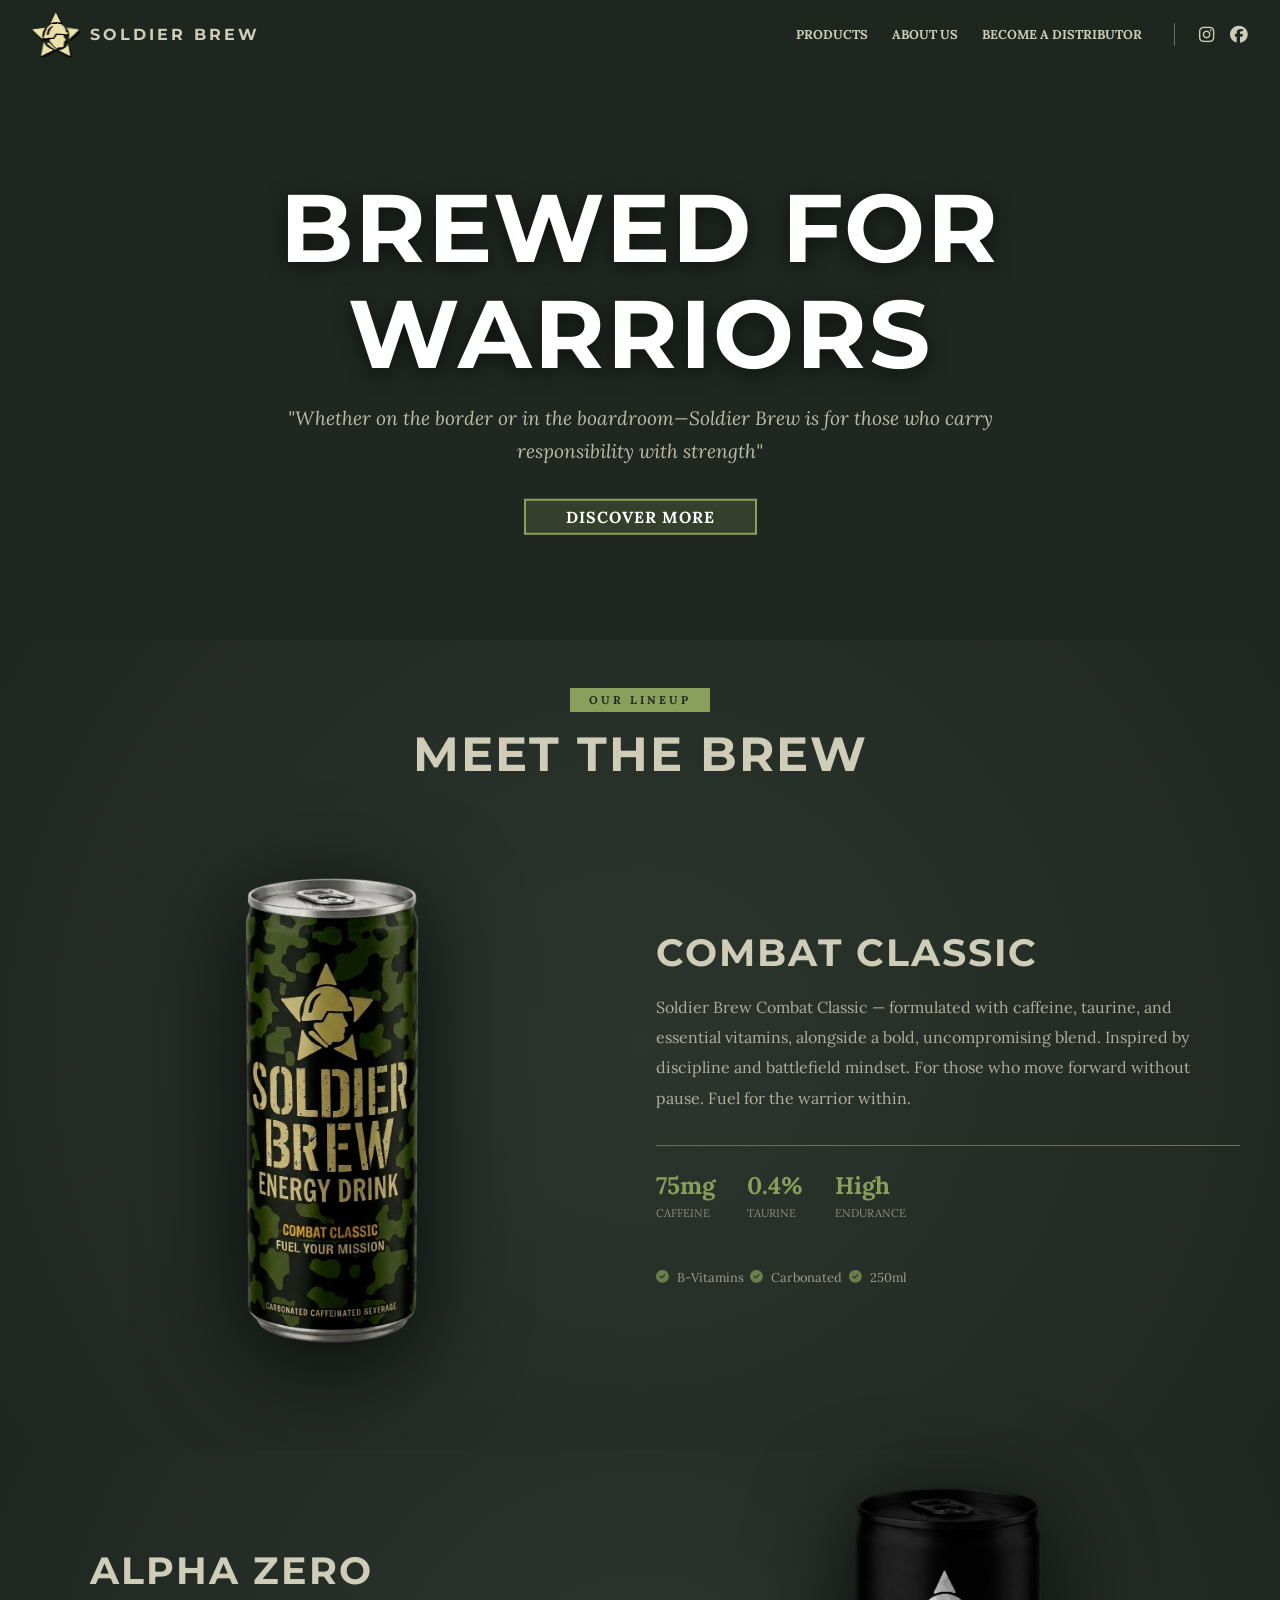
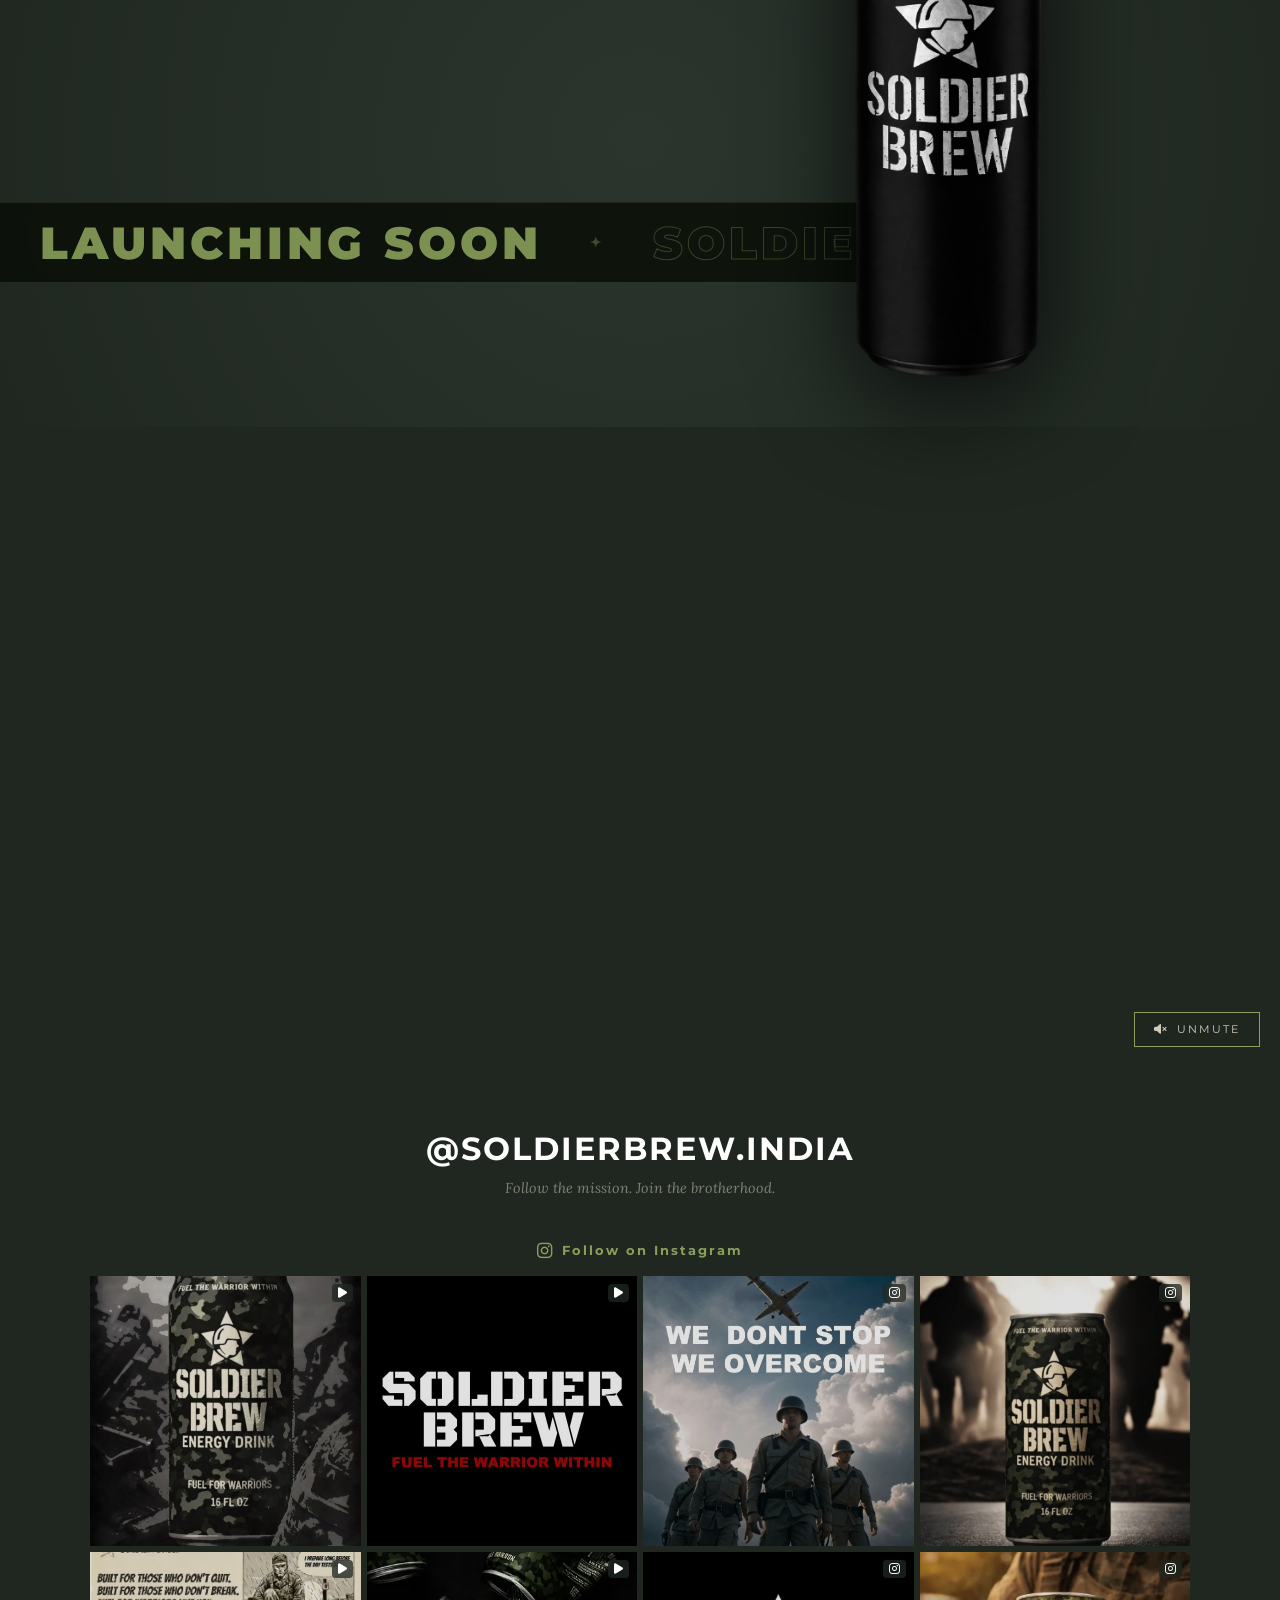
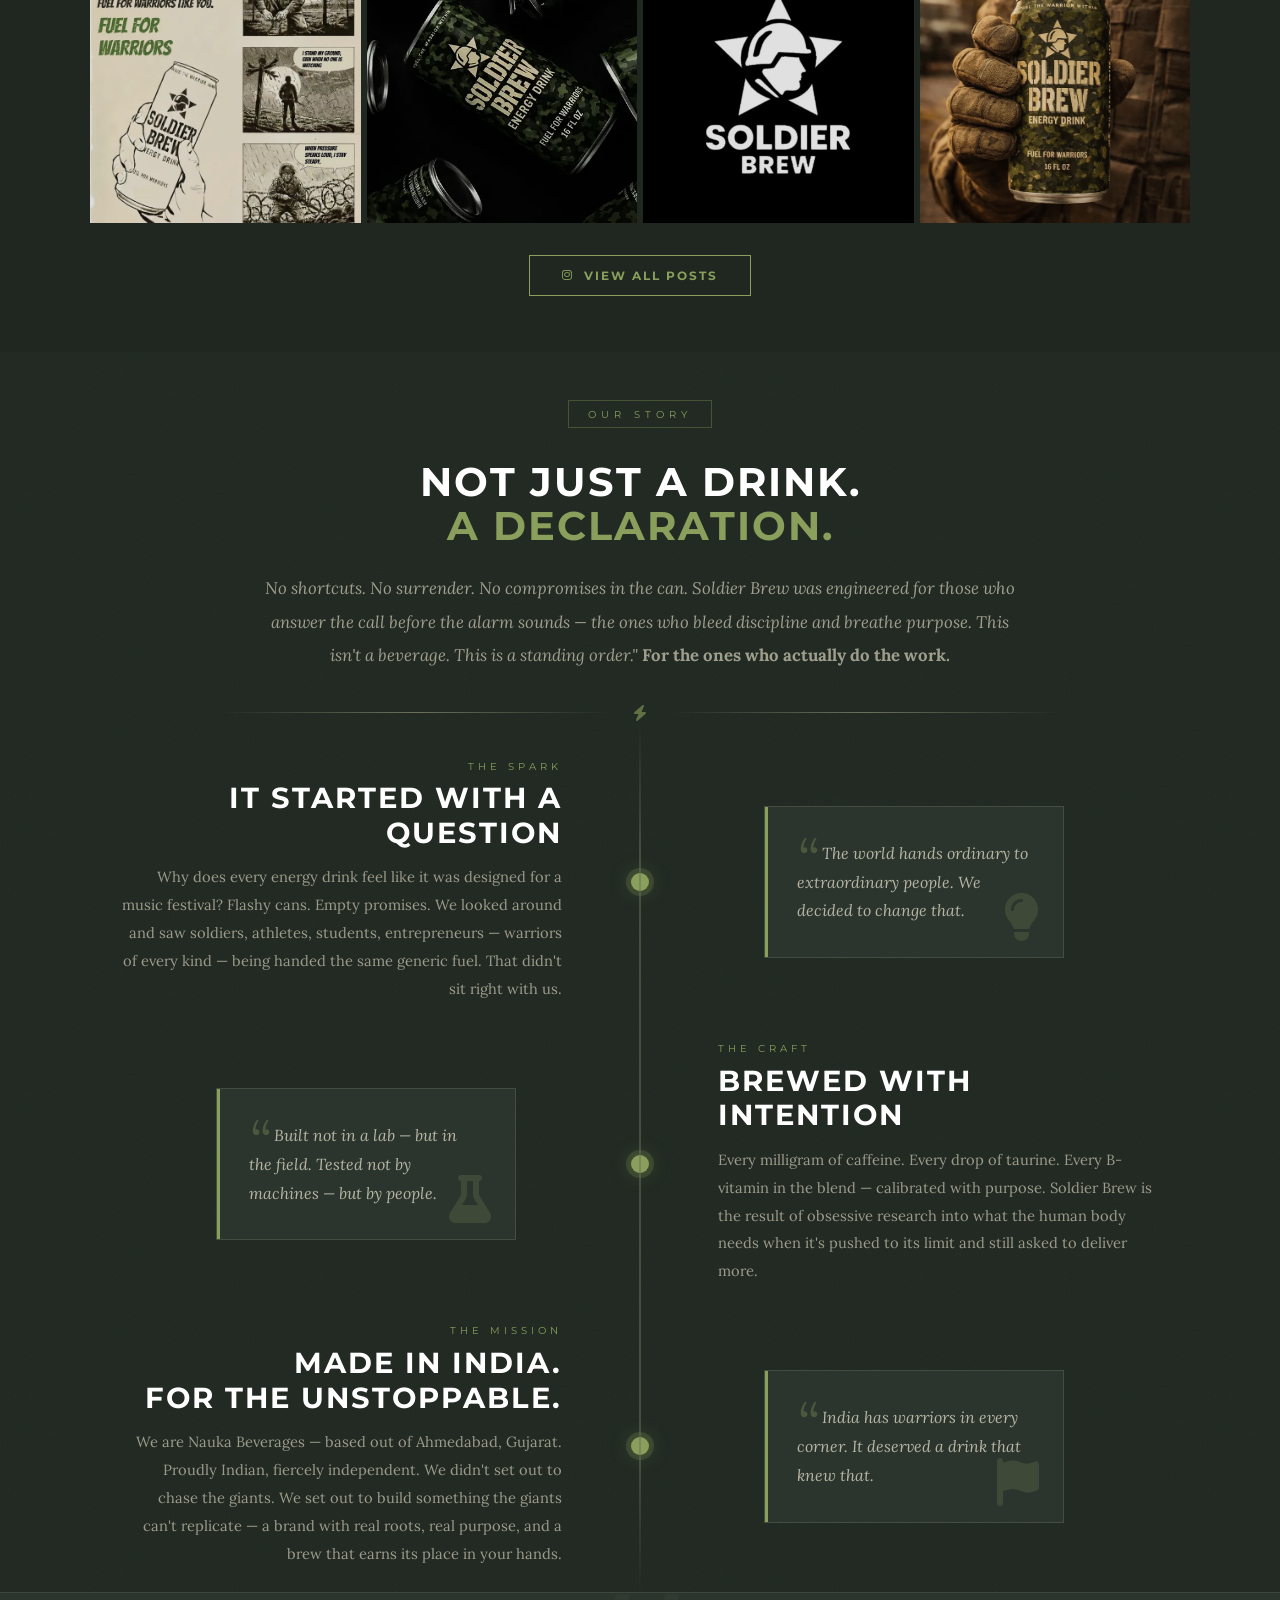
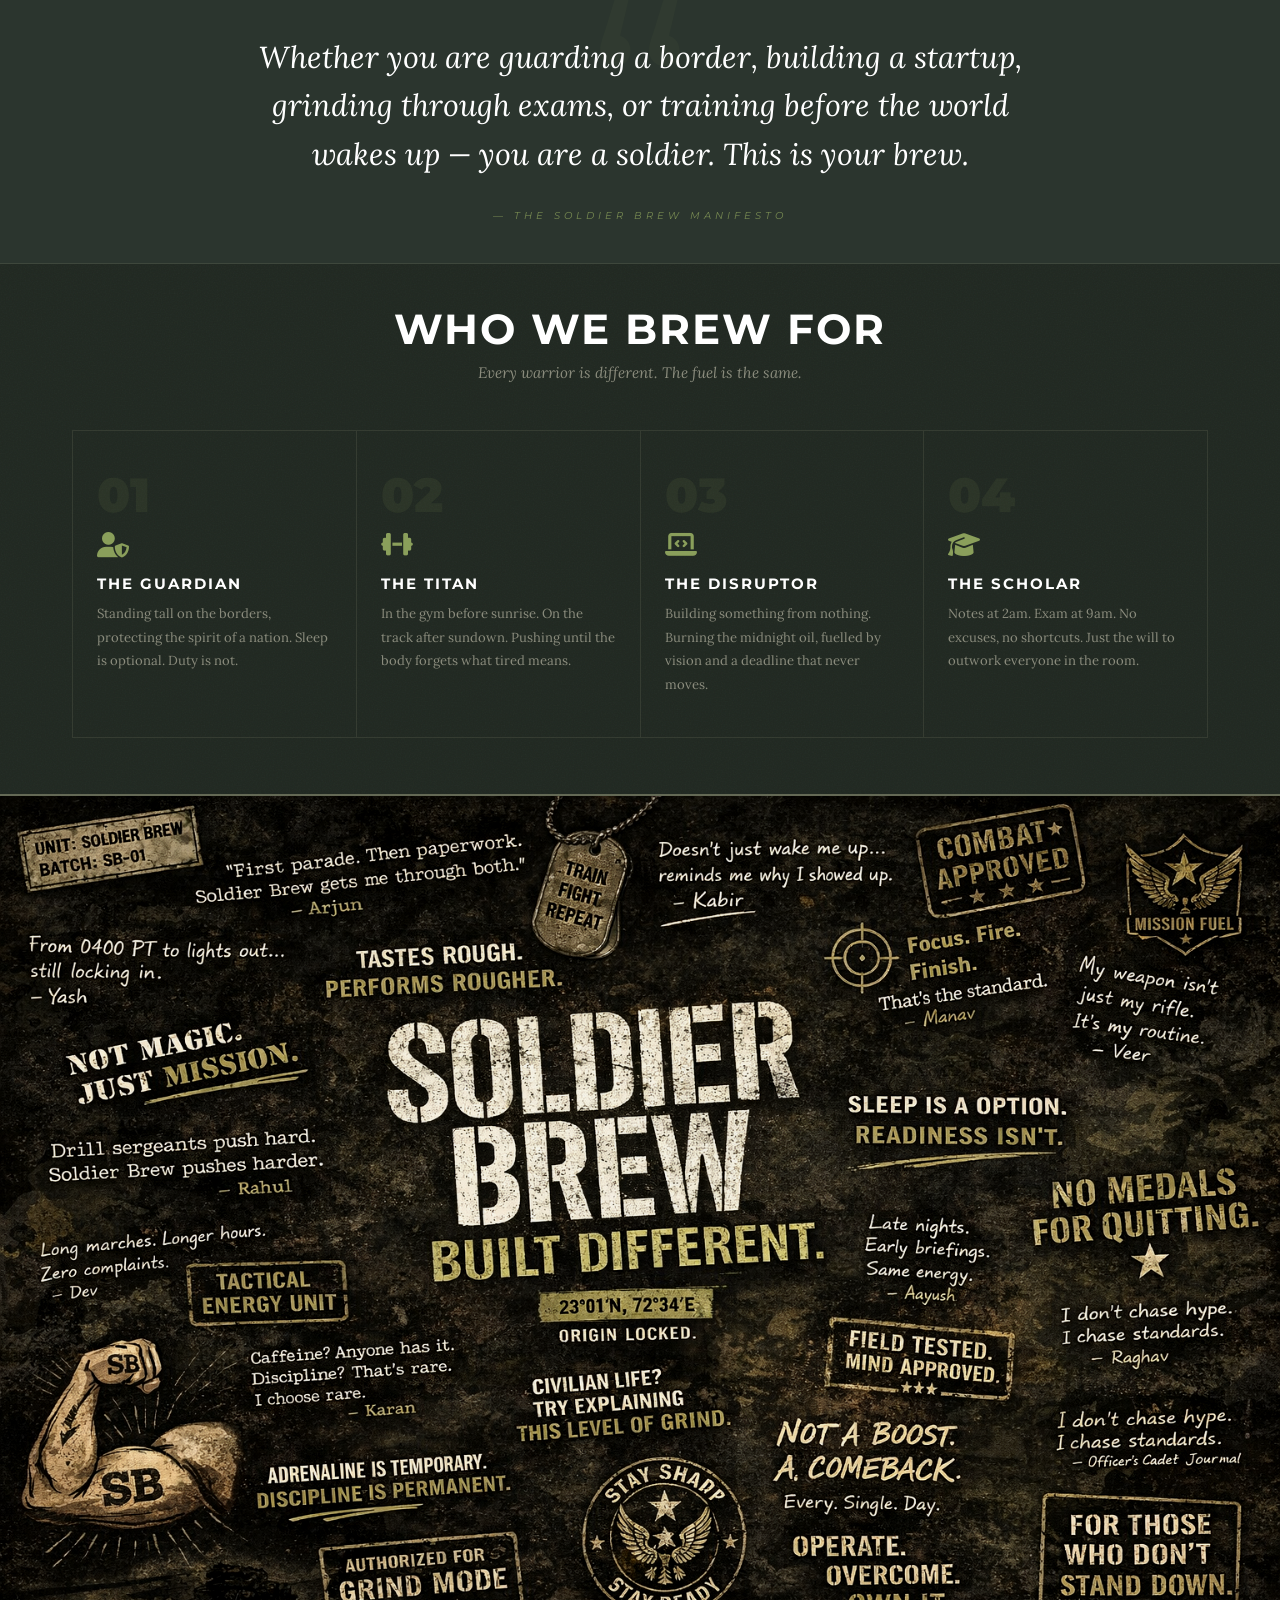
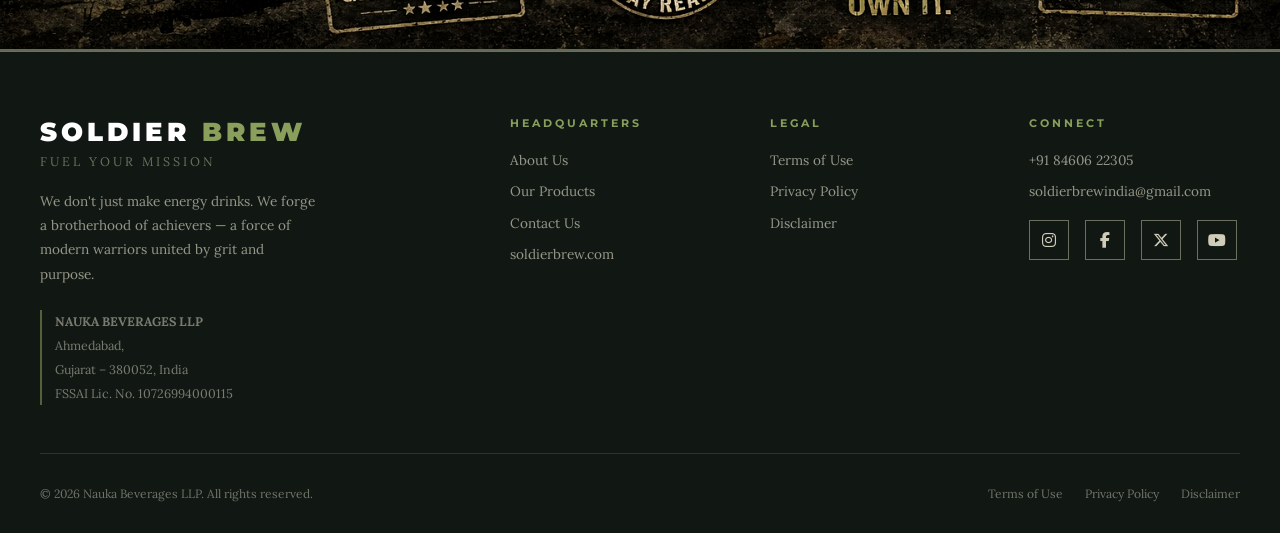
==== commit 67ba8dbc: "Fix SEO: sitemap URLs, OG images, meta tags" ====
--- a/index.html
+++ b/index.html
@@ -13,13 +13,13 @@
     <meta property="og:title" content="Soldier Brew | Fuel the Warrior within" />
     <meta property="og:description" content="India's premium energy drink for soldiers, athletes & unstoppable minds. Combat Classic & Alpha Zero — forged for the frontline." />
     <meta property="og:url" content="https://www.soldierbrew.com/" />
-    <meta property="og:image" content="https://www.soldierbrew.com/SB Classic_2.png" />
+    <meta property="og:image" content="https://www.soldierbrew.com/images/SB_Classic.png" />
     <meta property="og:site_name" content="Soldier Brew" />
     <meta property="og:locale" content="en_IN" />
     <meta name="twitter:card" content="summary_large_image" />
     <meta name="twitter:title" content="Soldier Brew | Brewed for Warriors" />
     <meta name="twitter:description" content="India's premium energy drink for soldiers, athletes & unstoppable minds." />
-    <meta name="twitter:image" content="https://www.soldierbrew.com/SB Classic_2.png" />
+    <meta name="twitter:image" content="https://www.soldierbrew.com/images/SB_Classic.png" />
     <script type="application/ld+json">
     {"@context":"https://schema.org","@type":"Organization","name":"Soldier Brew","url":"https://www.soldierbrew.com","description":"India's premium energy drink brewed for warriors, athletes and unstoppable minds.","email":"soldierbrewindia@gmail.com","telephone":"+918460622305","address":{"@type":"PostalAddress","addressCountry":"IN"},"sameAs":["https://instagram.com/soldierbrew.india","https://www.facebook.com/profile.php?id=61585884636779"]}
     </script>
@@ -657,9 +657,9 @@
             <div class="footer-col">
                 <h4>Legal</h4>
                 <ul>
-                    <li><a href="/terms/index.html" target="_blank">Terms of Use</a></li>
-                    <li><a href="/privacy/index.html" target="_blank">Privacy Policy</a></li>
-                    <li><a href="/disclaimer/index.html" target="_blank">Disclaimer</a></li>
+                    <li><a href="/terms/" target="_blank">Terms of Use</a></li>
+                    <li><a href="/privacy/" target="_blank">Privacy Policy</a></li>
+                    <li><a href="/disclaimer/" target="_blank">Disclaimer</a></li>
                 </ul>
             </div>
 
@@ -692,8 +692,9 @@
         <div class="footer-bottom">
             <span>© 2026 Nauka Beverages LLP. All rights reserved.</span>
             <div>
-                <a href="terms.html" target="_blank">Terms of Use</a>
-                <a href="privacy.html" target="_blank">Privacy Policy</a>
+                <a href="/terms/" target="_blank">Terms of Use</a>
+                <a href="/privacy/" target="_blank">Privacy Policy</a>
+                <a href="/disclaimer/" target="_blank">Disclaimer</a>
             </div>
         </div>
     </footer>
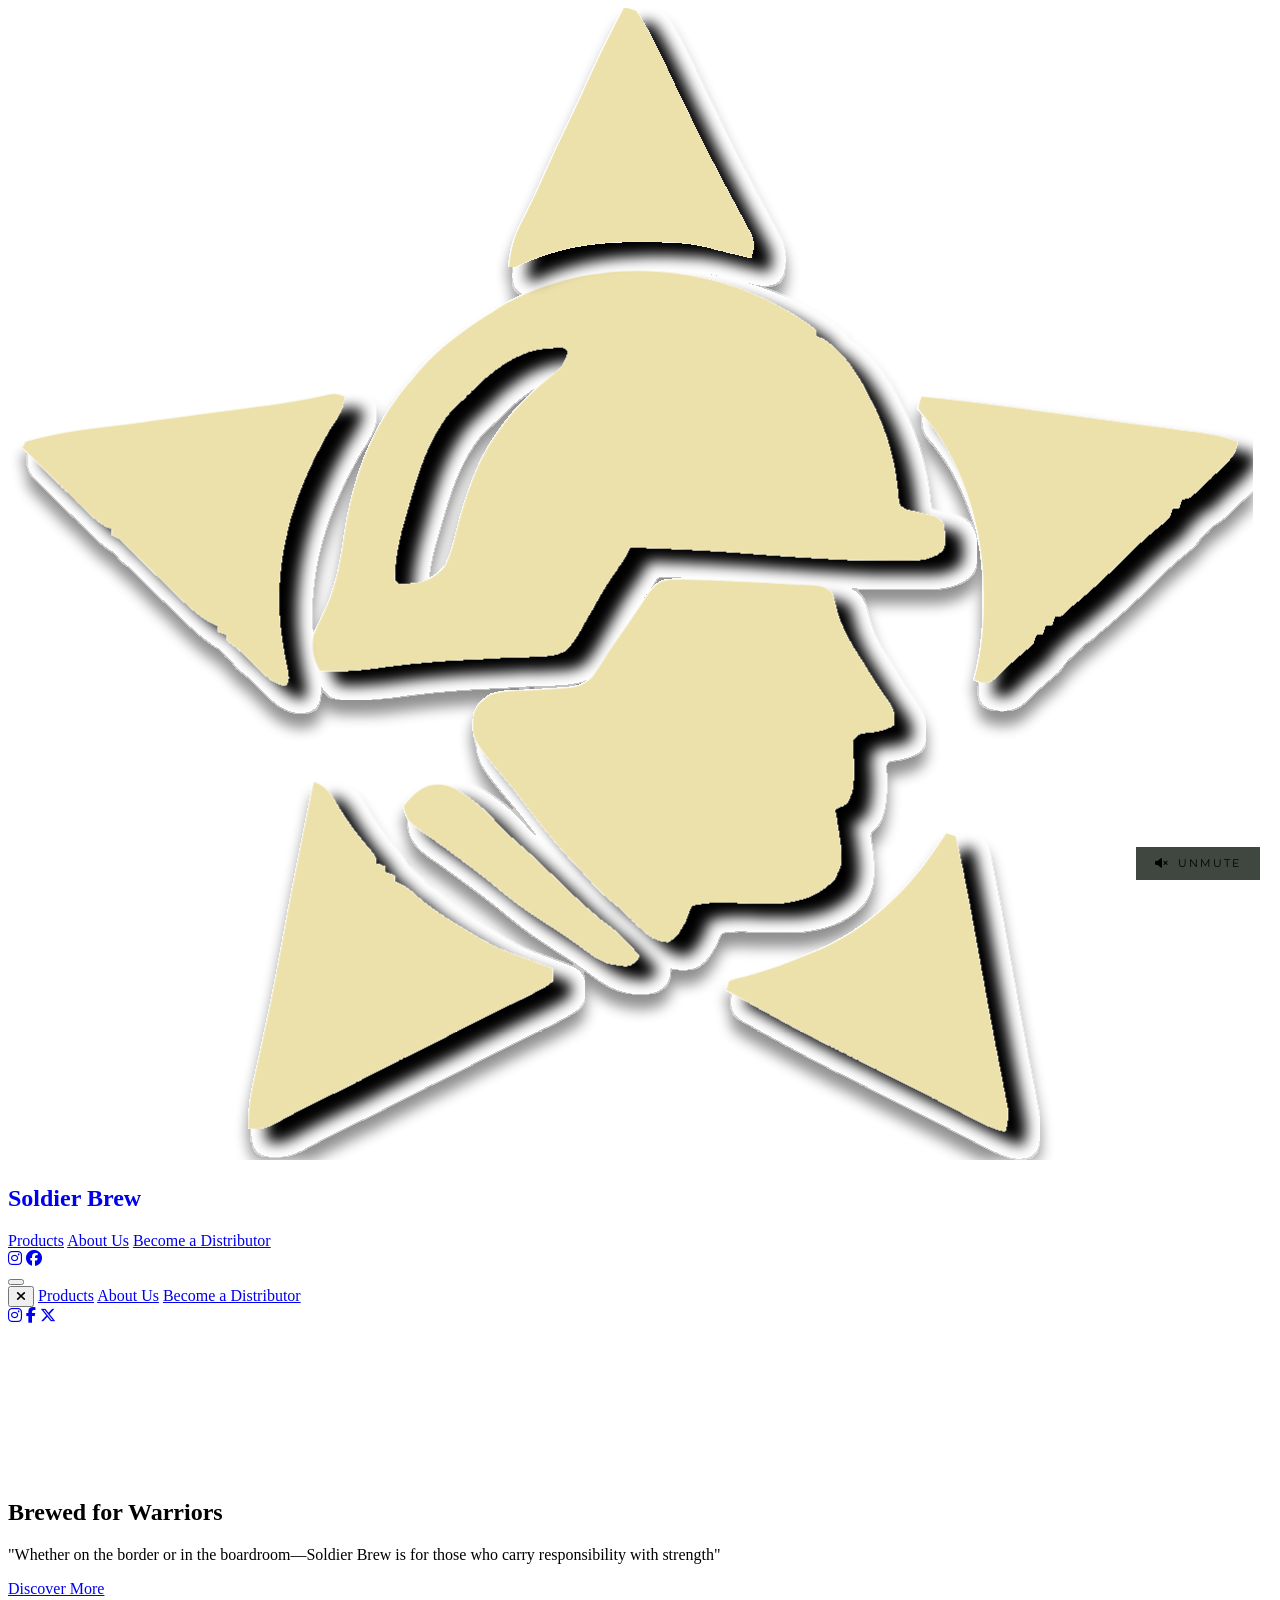
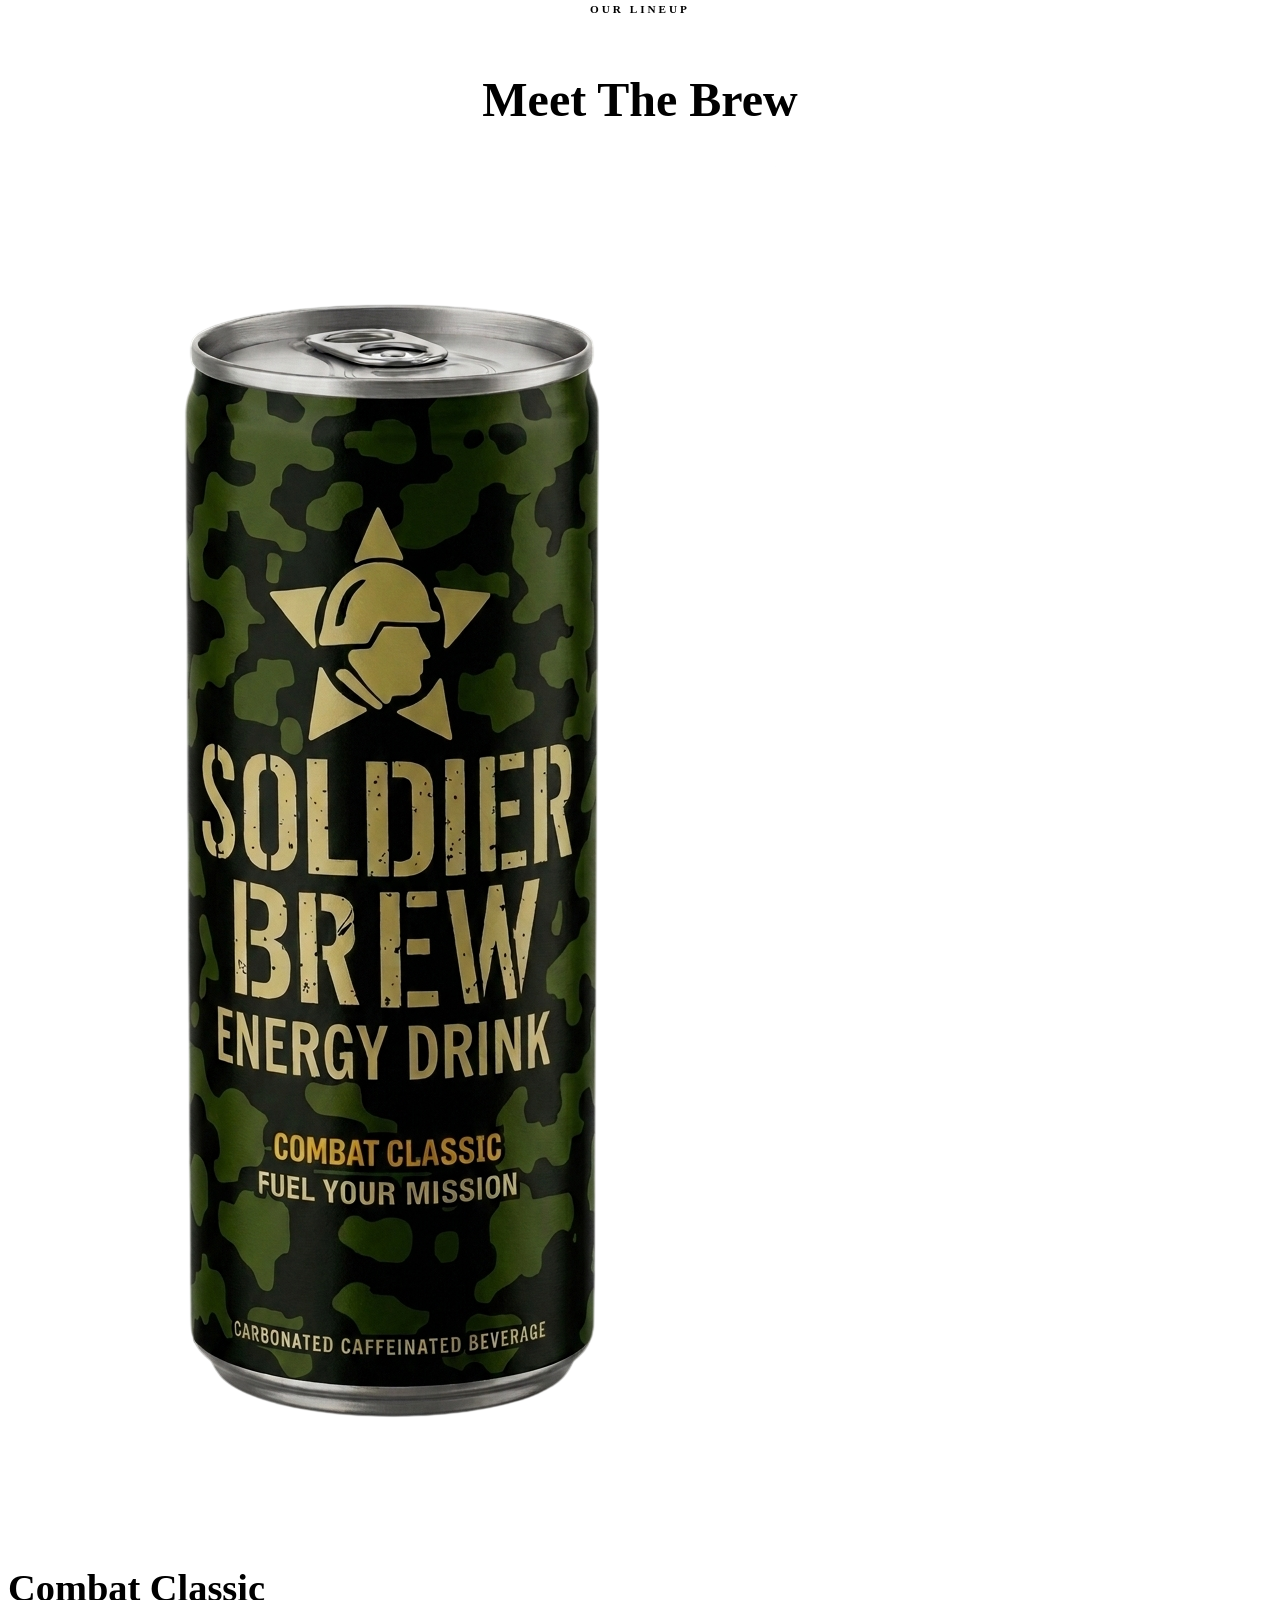
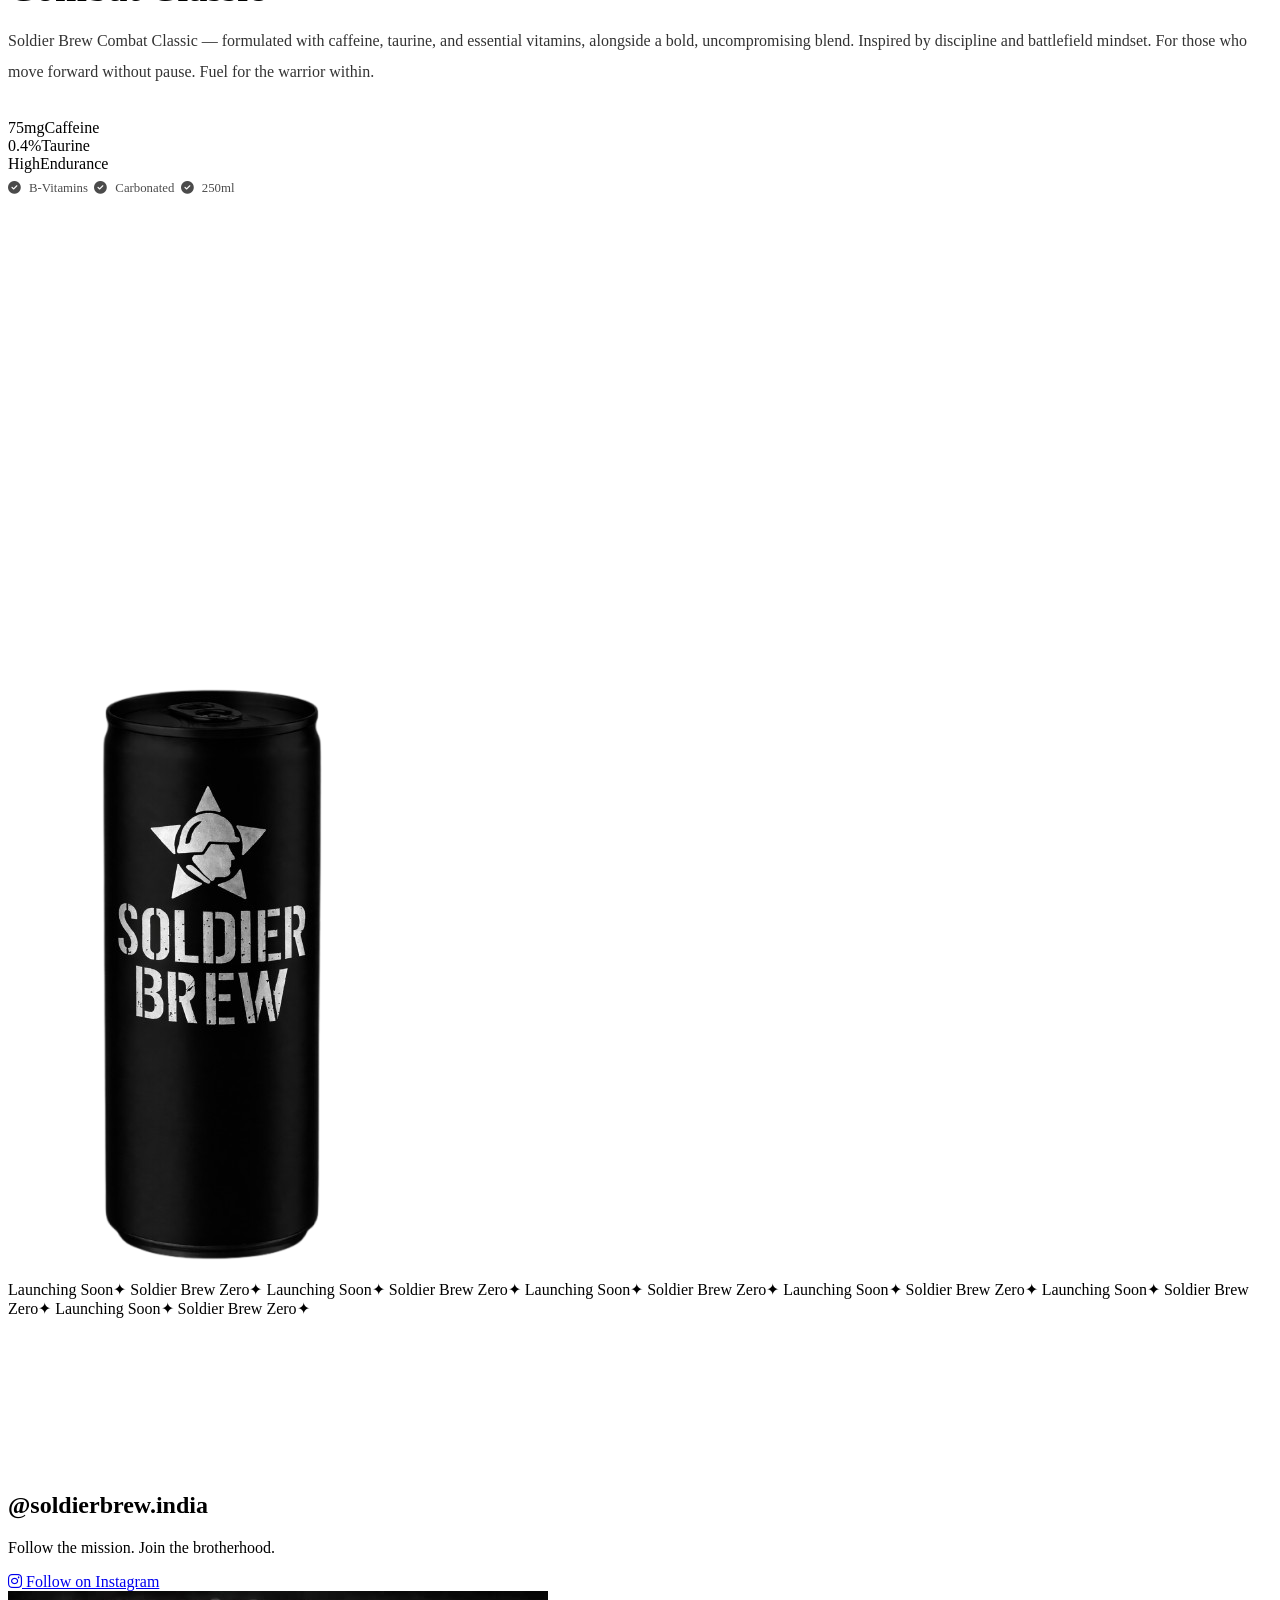
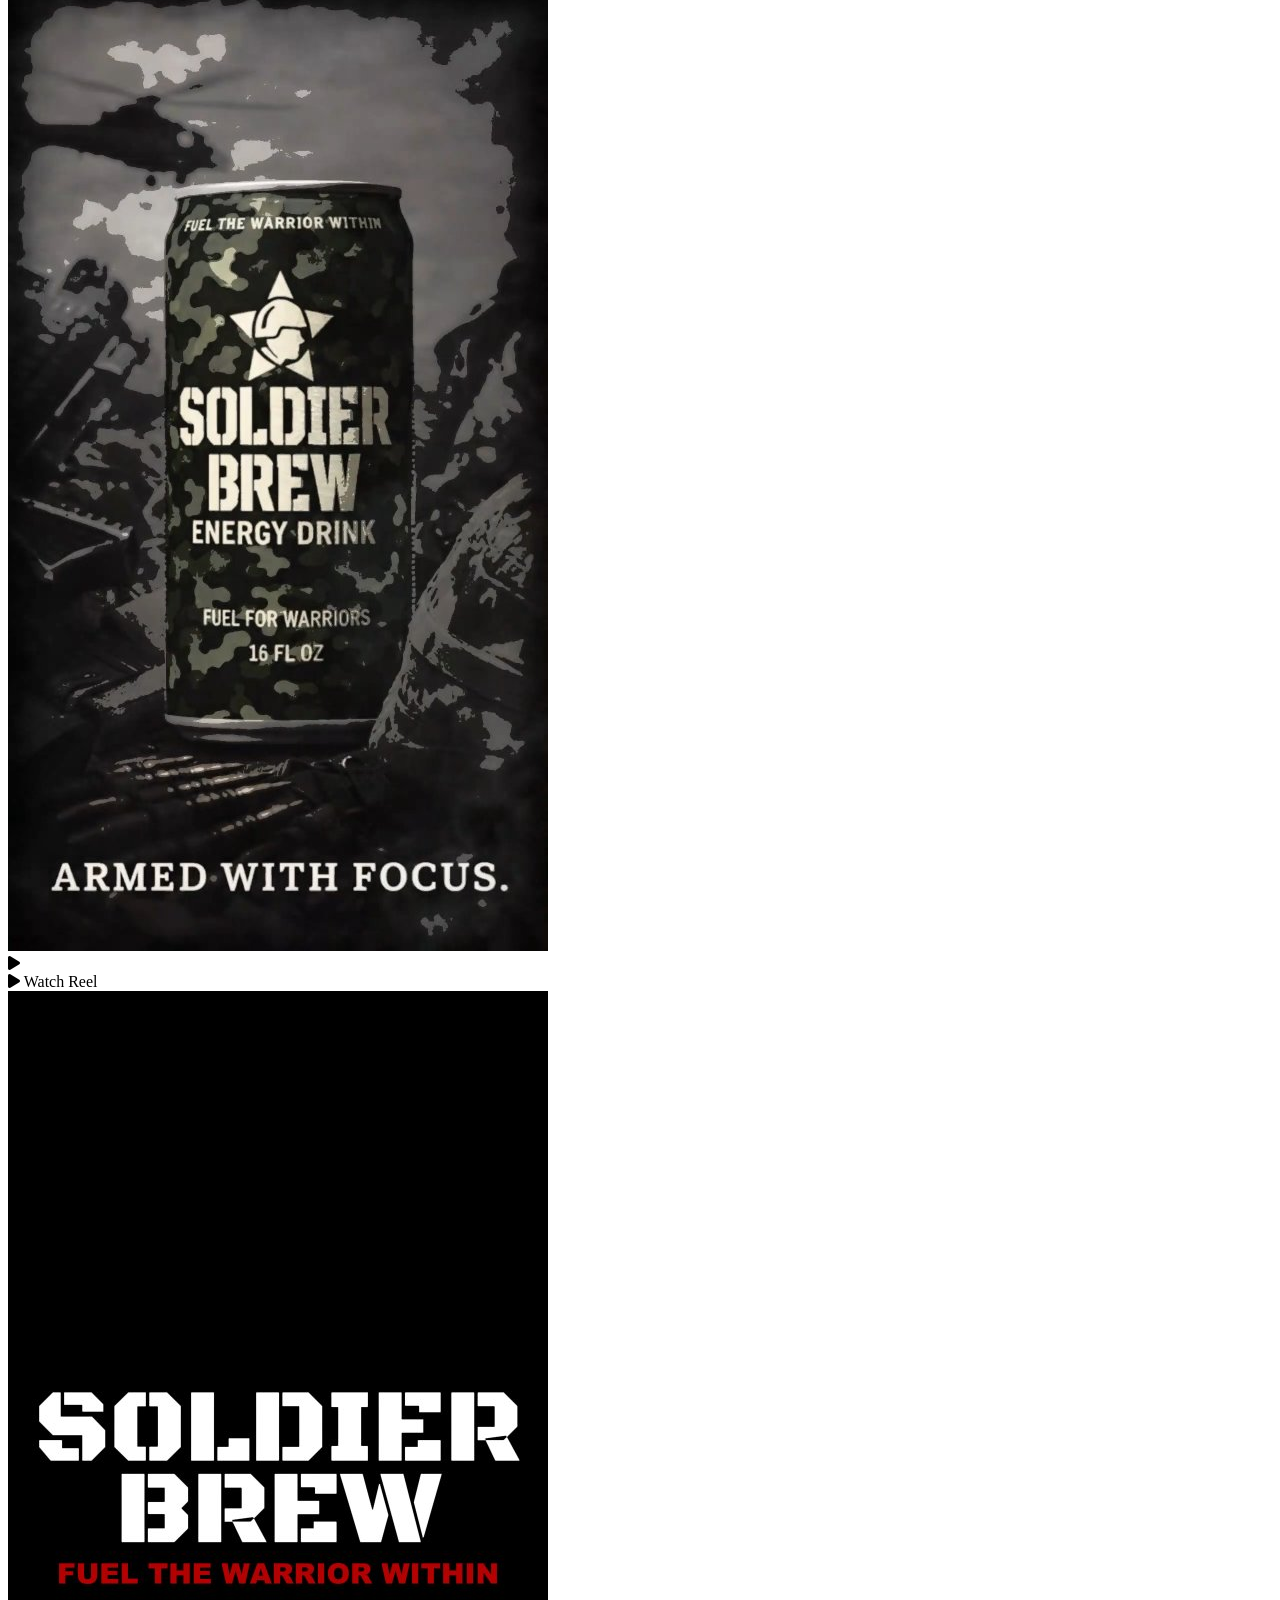
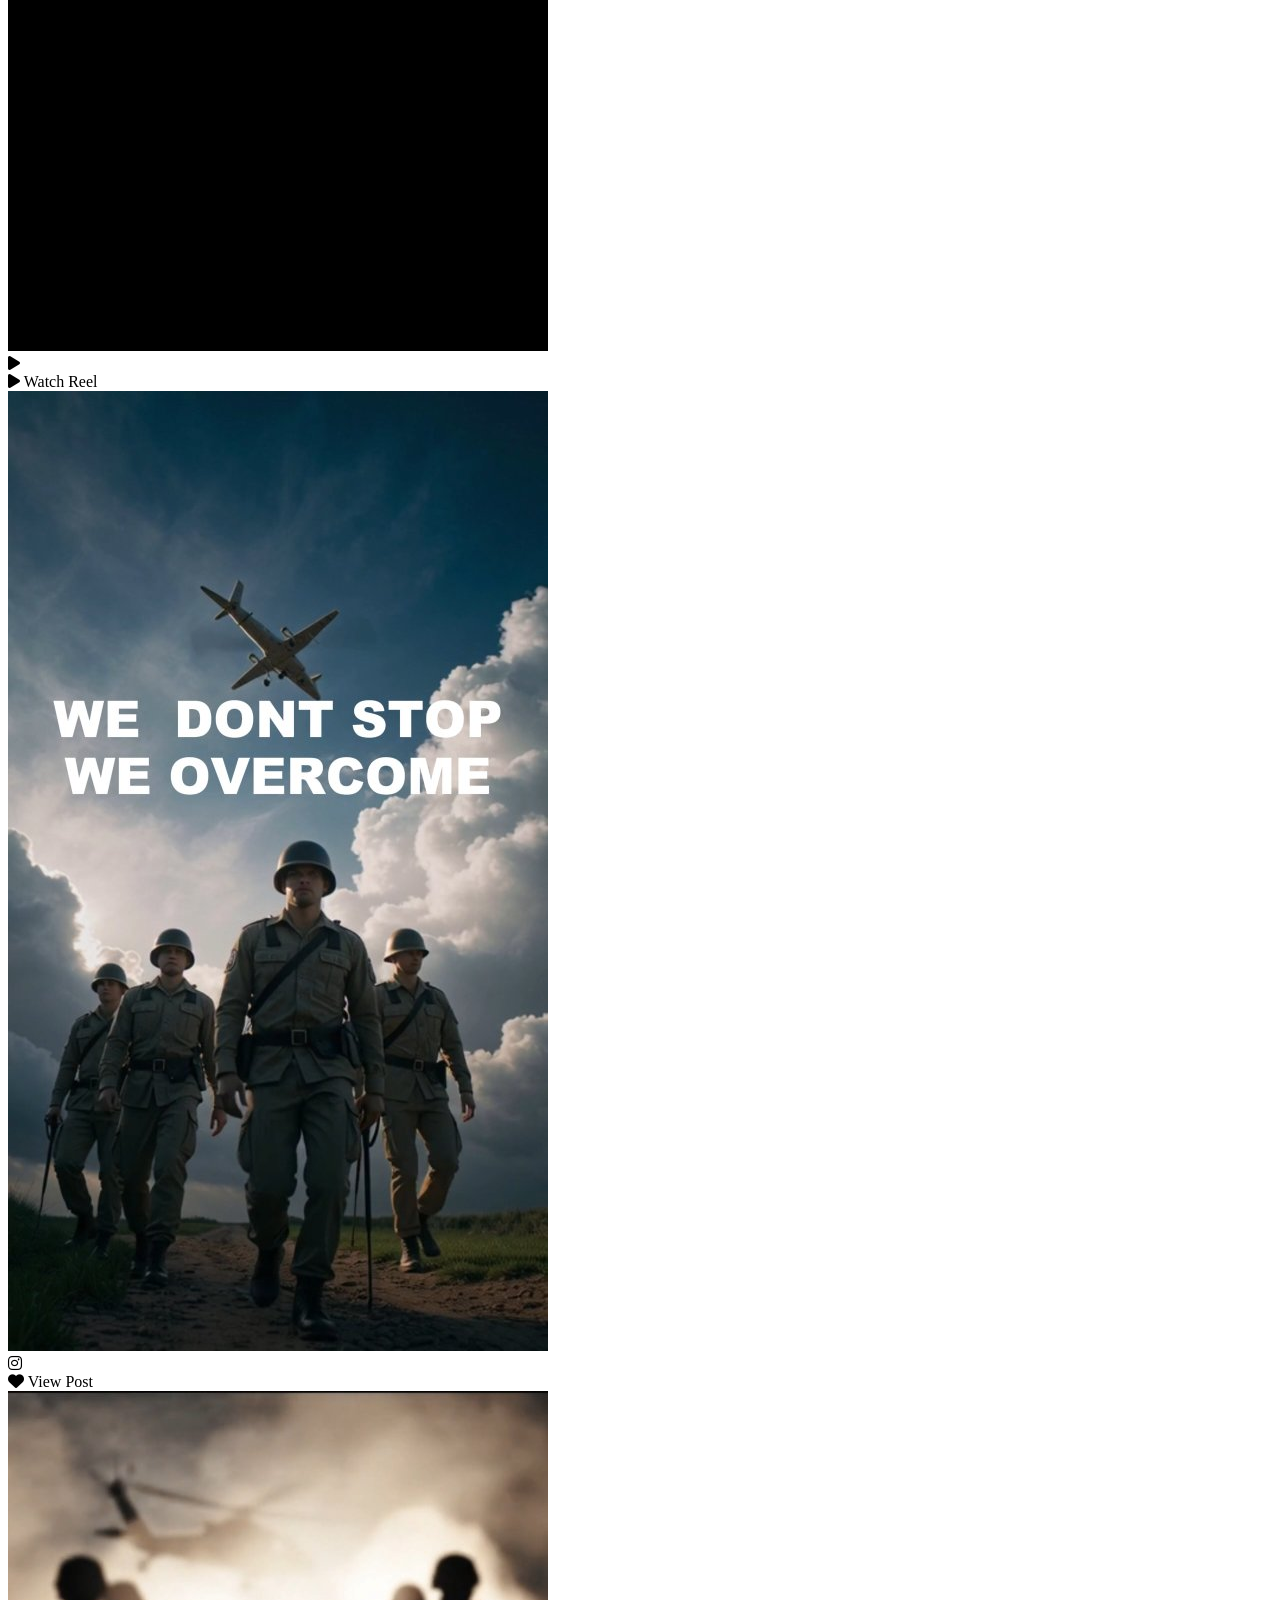
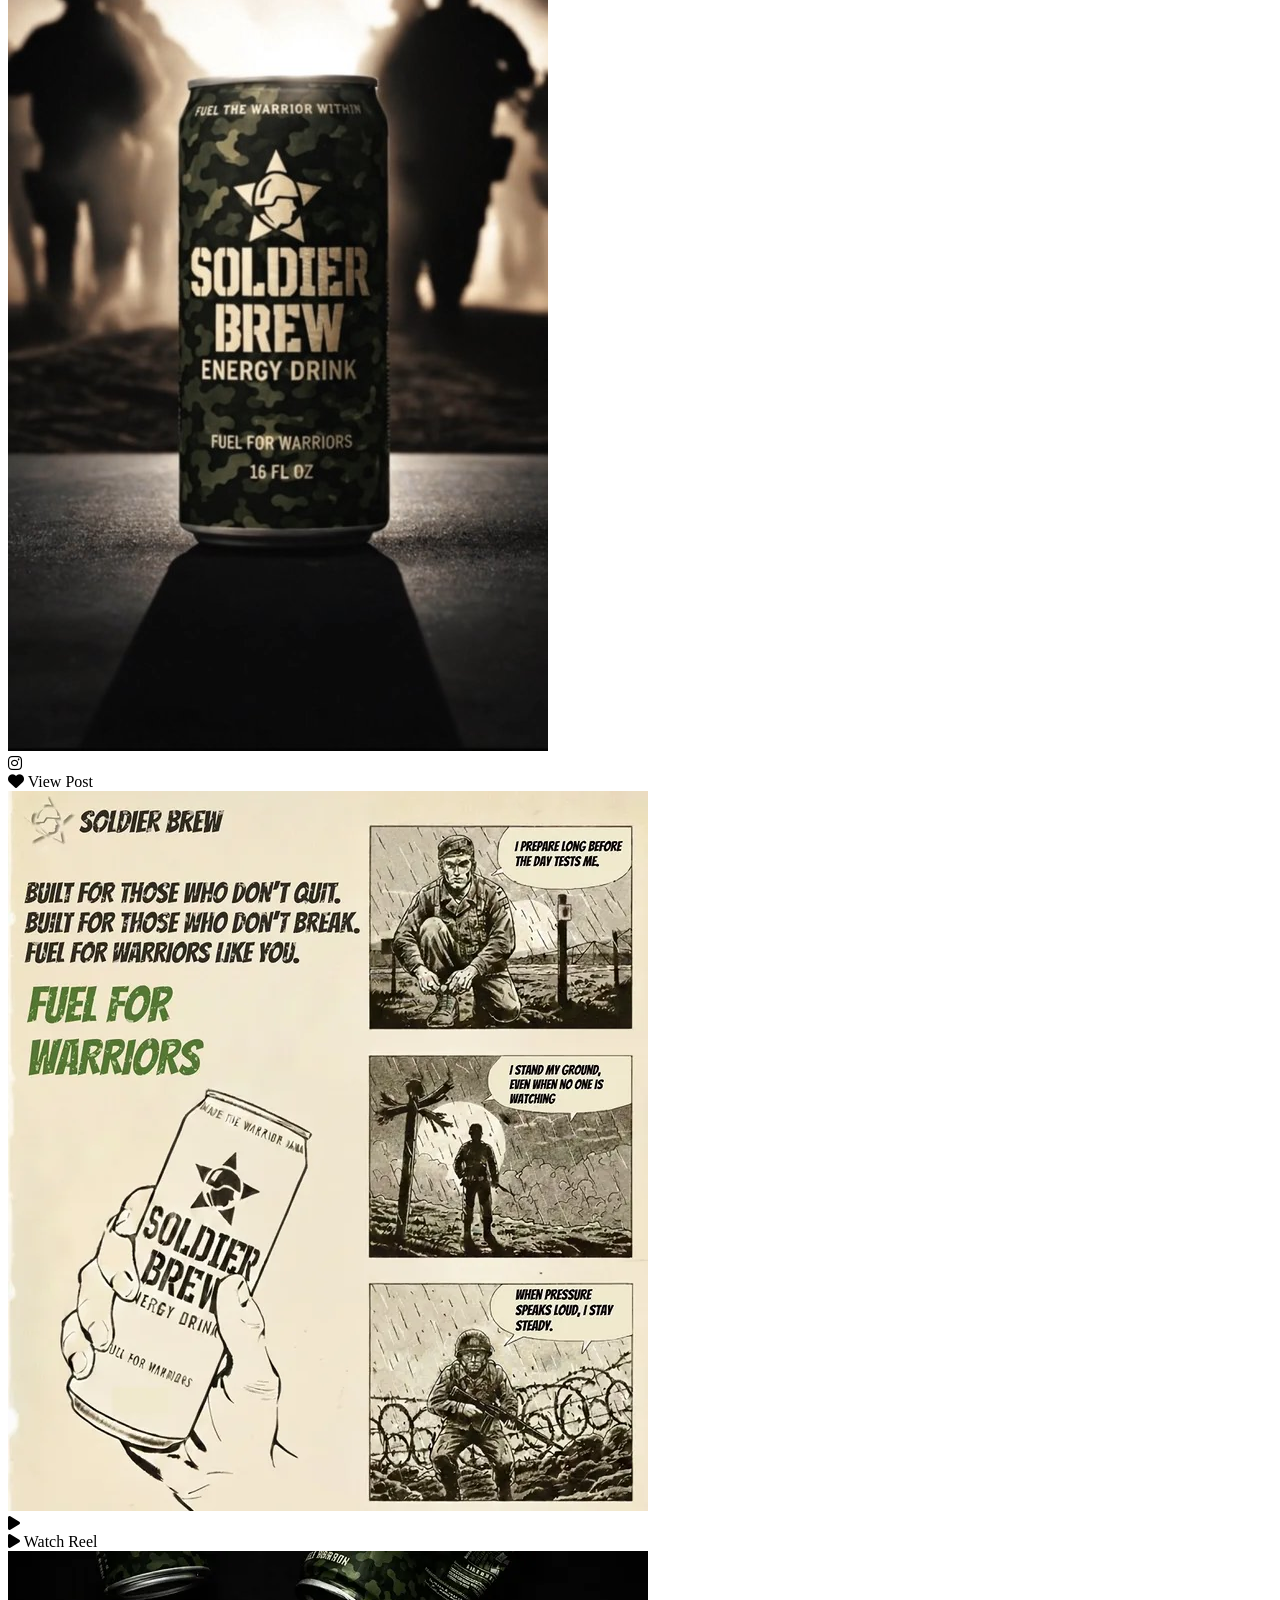
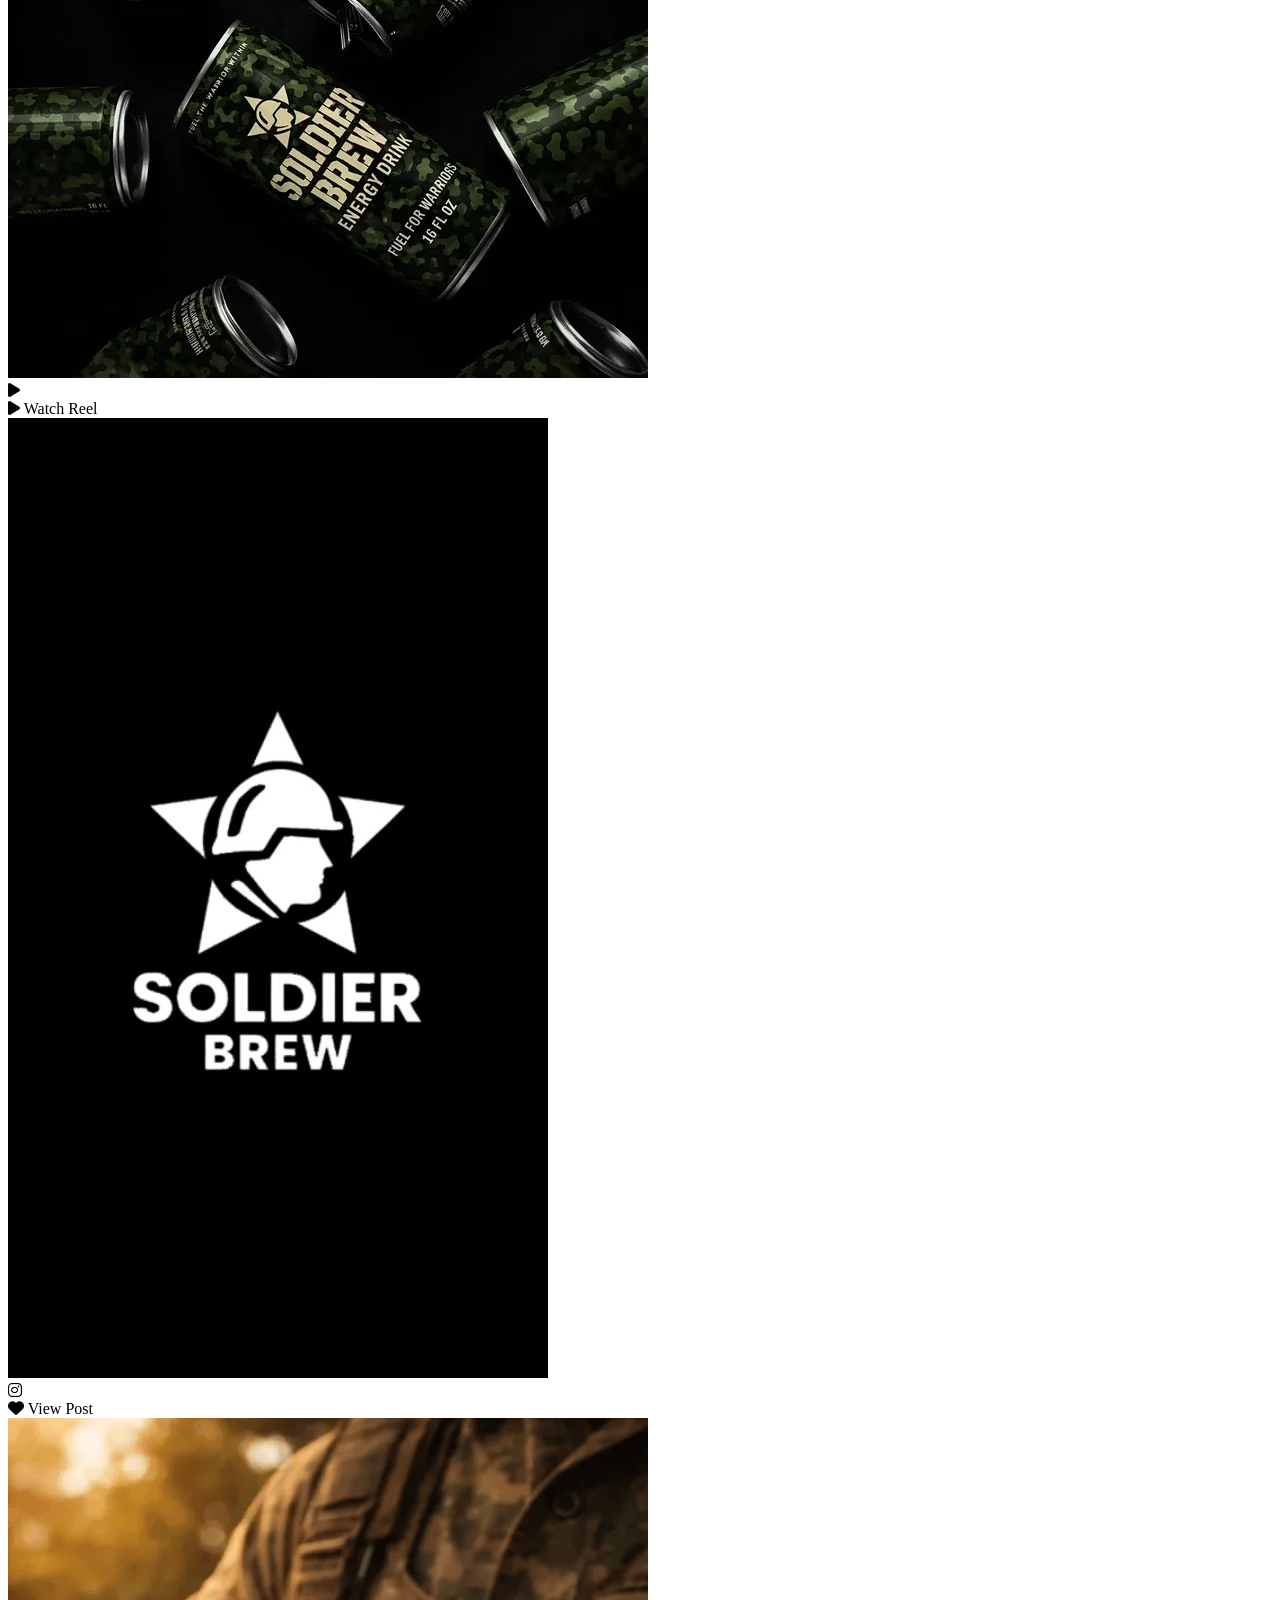
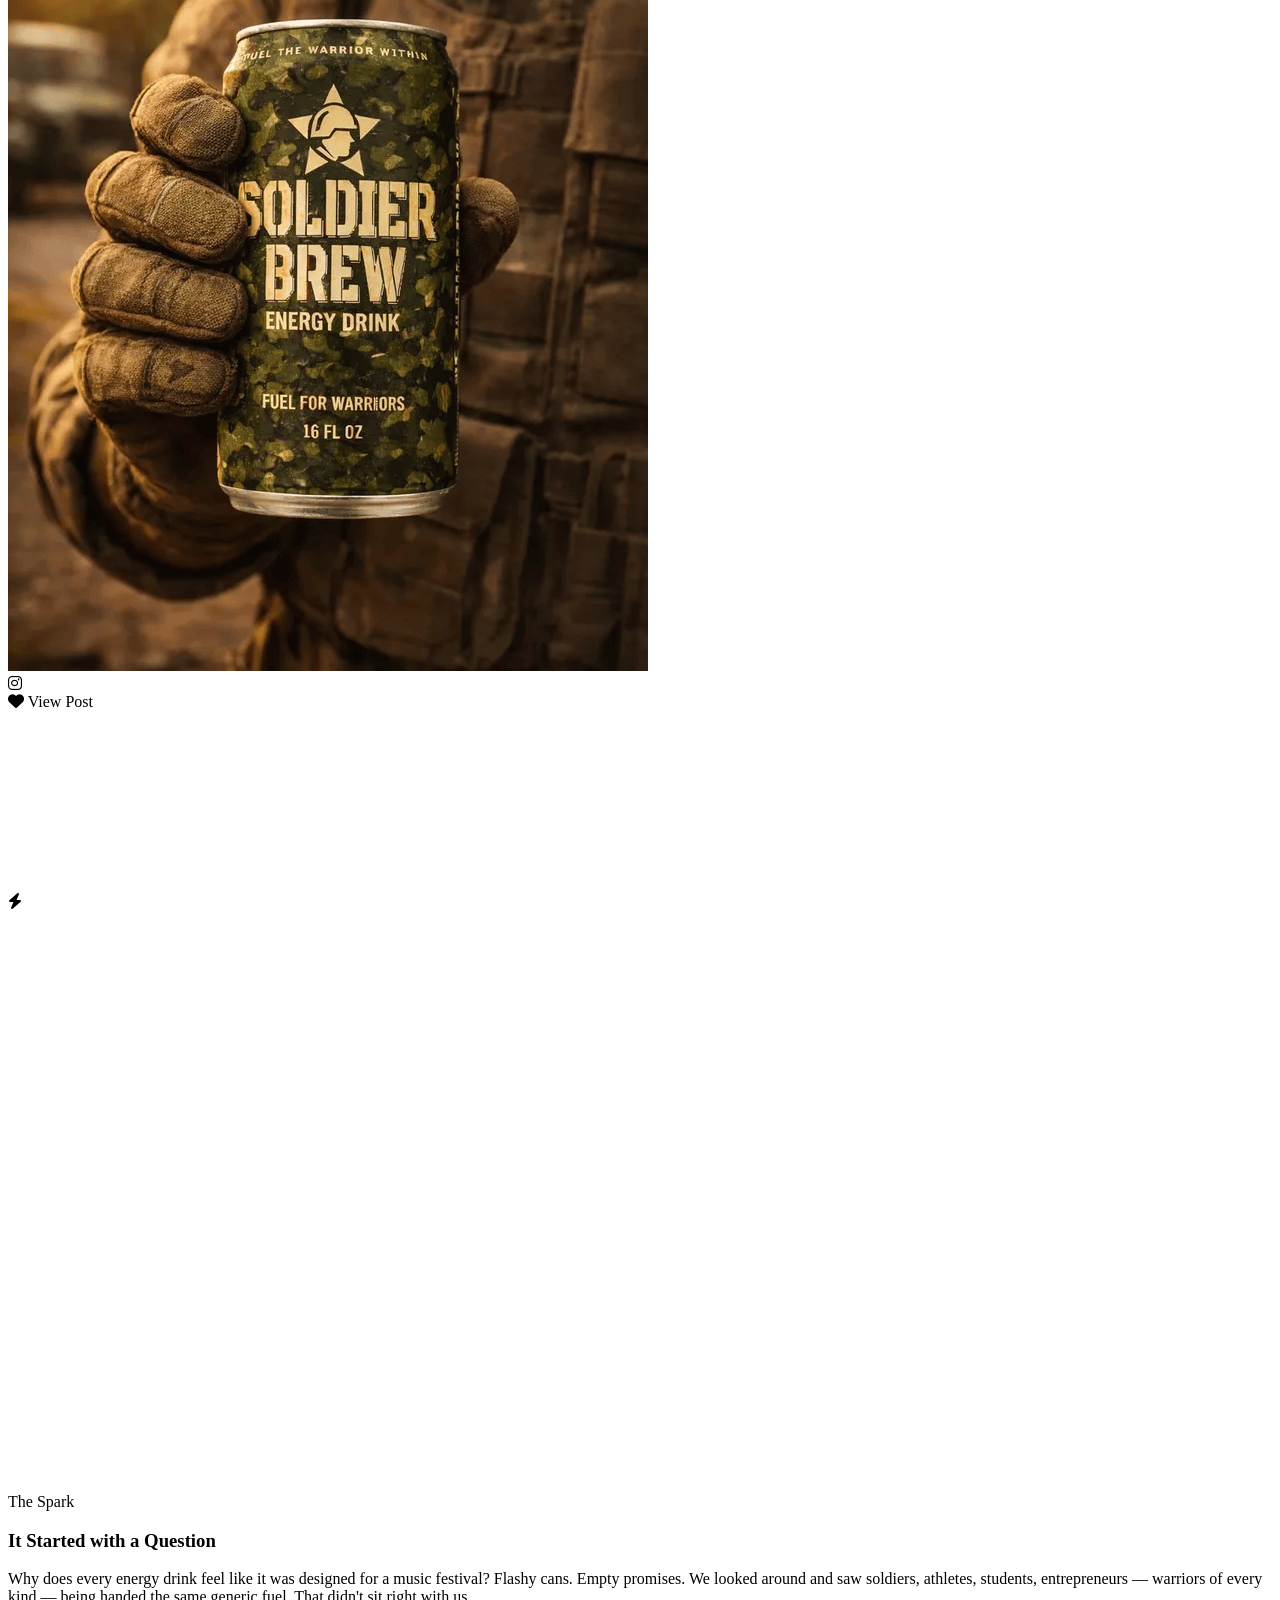
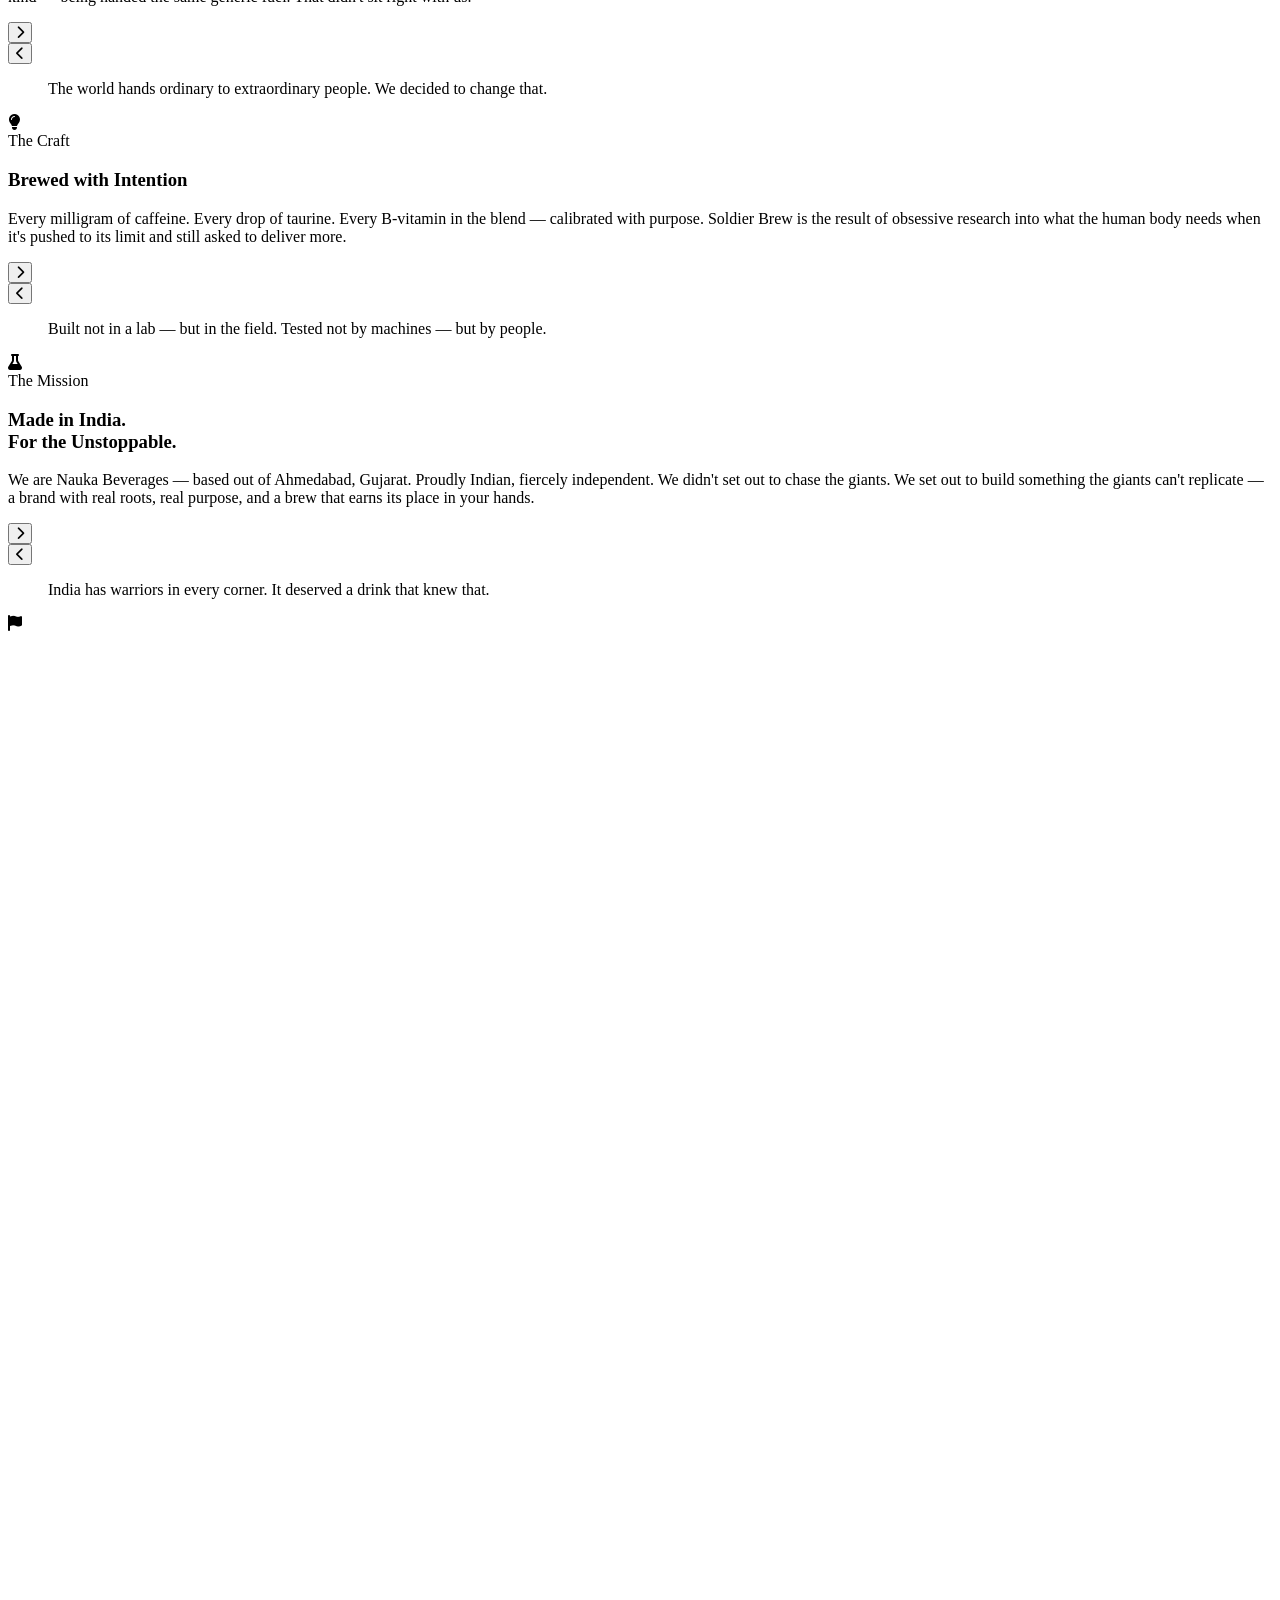
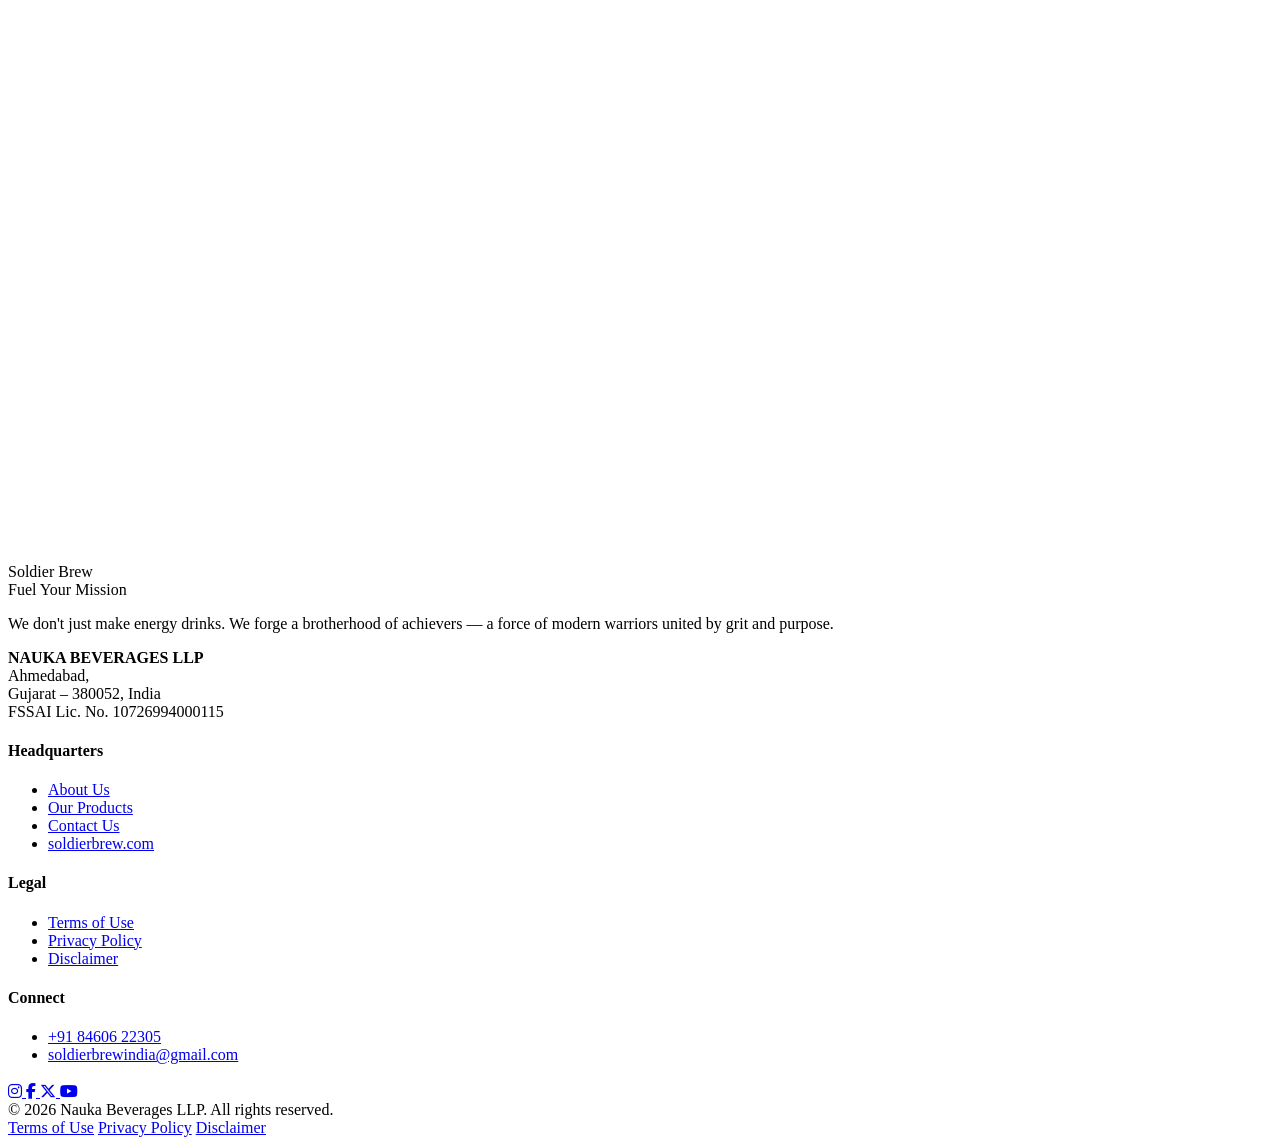
==== commit fcae0ac5: "fix: favicon updated and SEO improvements" ====
--- a/index.html
+++ b/index.html
@@ -9,6 +9,7 @@
     <meta name="author" content="soldier brew" />
     <meta name="robots" content="index, follow" />
     <link rel="canonical" href="https://www.soldierbrew.com/" />
+    <meta name="googlebot" content="index, follow, max-snippet:-1, max-image-preview:large, max-video-preview:-1" />
     <meta property="og:type" content="website" />
     <meta property="og:title" content="Soldier Brew | Fuel the Warrior within" />
     <meta property="og:description" content="India's premium energy drink for soldiers, athletes & unstoppable minds. Combat Classic & Alpha Zero — forged for the frontline." />
@@ -23,12 +24,11 @@
     <script type="application/ld+json">
     {"@context":"https://schema.org","@type":"Organization","name":"Soldier Brew","url":"https://www.soldierbrew.com","description":"India's premium energy drink brewed for warriors, athletes and unstoppable minds.","email":"soldierbrewindia@gmail.com","telephone":"+918460622305","address":{"@type":"PostalAddress","addressCountry":"IN"},"sameAs":["https://instagram.com/soldierbrew.india","https://www.facebook.com/profile.php?id=61585884636779"]}
     </script>
-    <link rel="icon" type="image/png" href="[data-uri]">
-    <link rel="stylesheet" href="style.css">
+    <link rel="icon" type="image/png" href="/images/favicon.png">
     <link rel="preconnect" href="https://fonts.googleapis.com">
     <link href="https://fonts.googleapis.com/css2?family=Montserrat:wght@900&family=Lora:wght@400;700&display=swap" rel="stylesheet">
     <link rel="stylesheet" href="https://cdnjs.cloudflare.com/ajax/libs/font-awesome/6.5.0/css/all.min.css"/>
-    <link href="https://unpkg.com/aos@2.3.1/dist/aos.css">
+    <link rel="stylesheet" href="https://unpkg.com/aos@2.3.1/dist/aos.css">
 
     <script async src="https://www.googletagmanager.com/gtag/js?id=G-ZJBKX8CW5R"></script>
     <script>
@@ -692,9 +692,9 @@
         <div class="footer-bottom">
             <span>© 2026 Nauka Beverages LLP. All rights reserved.</span>
             <div>
-                <a href="/terms/" target="_blank">Terms of Use</a>
-                <a href="/privacy/" target="_blank">Privacy Policy</a>
-                <a href="/disclaimer/" target="_blank">Disclaimer</a>
+                <a href="/terms/">Terms of Use</a>
+                <a href="/privacy/">Privacy Policy</a>
+                <a href="/disclaimer/">Disclaimer</a>
             </div>
         </div>
     </footer>
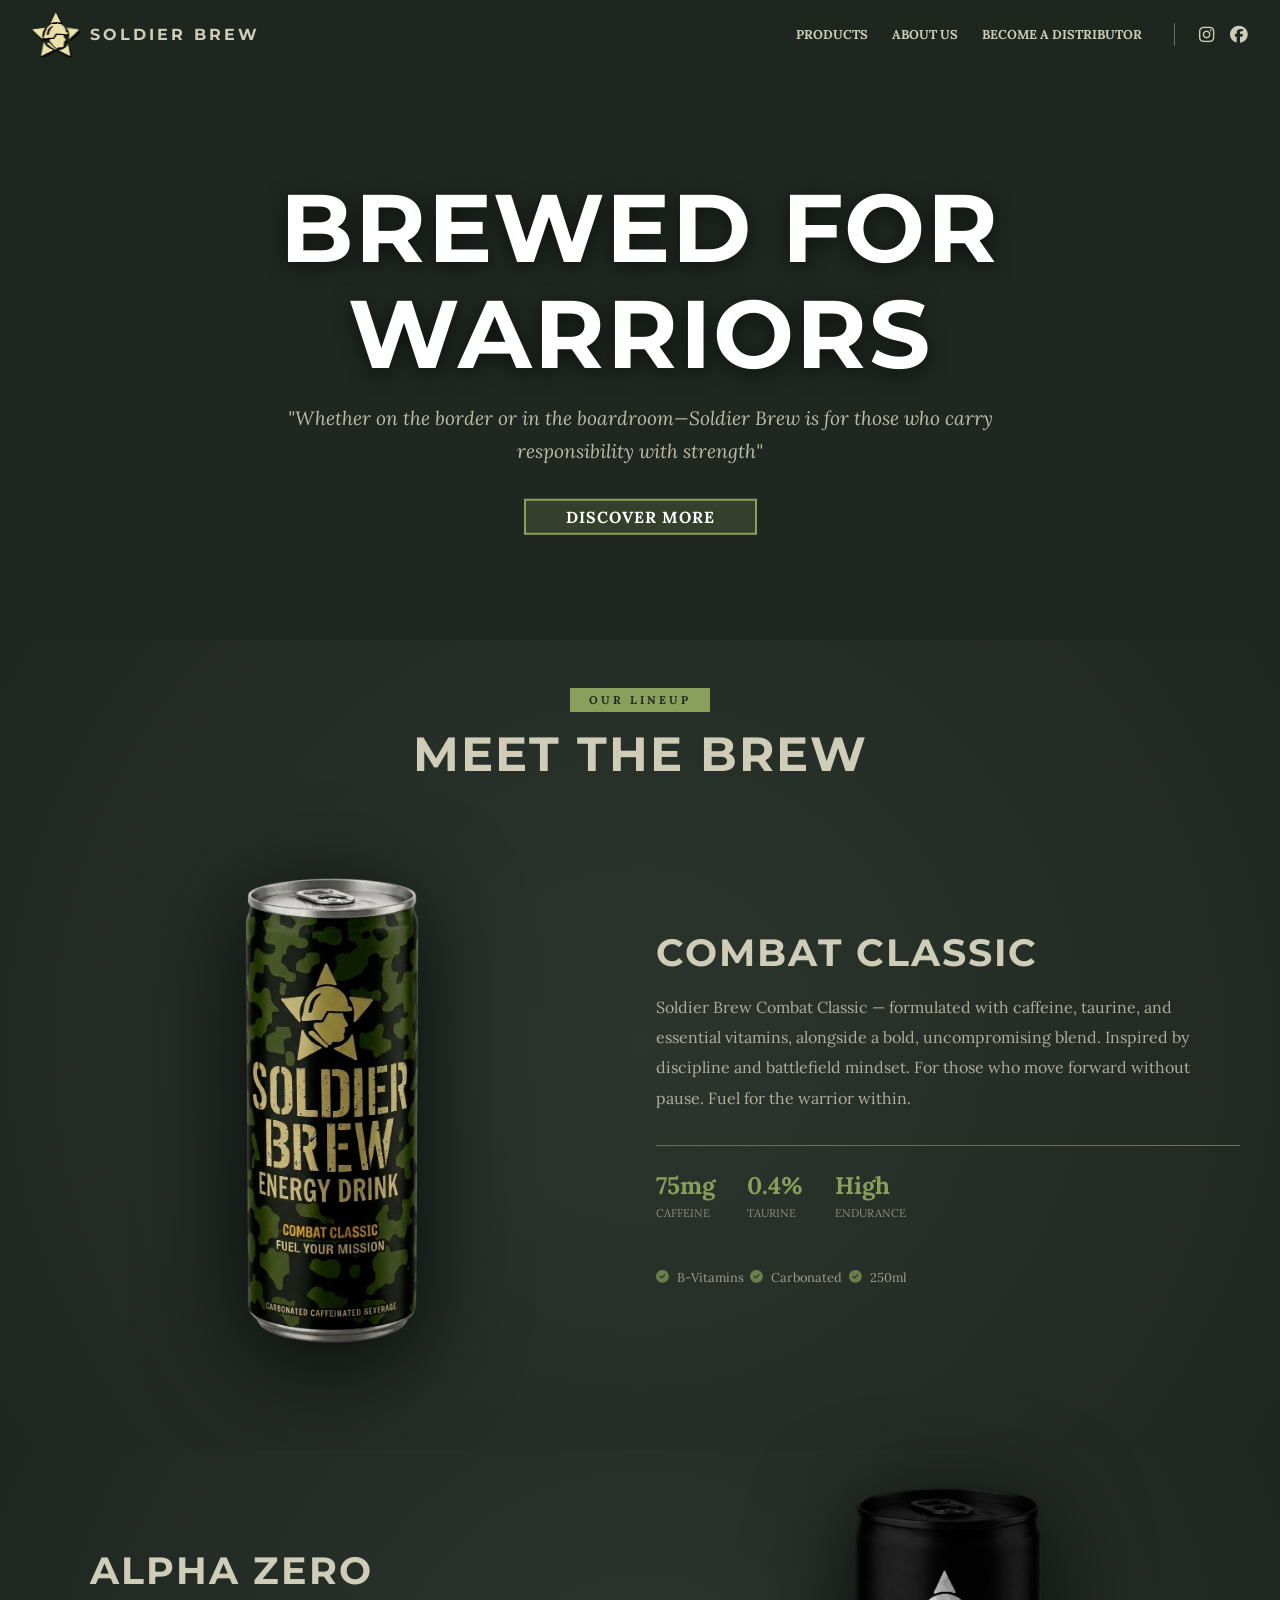
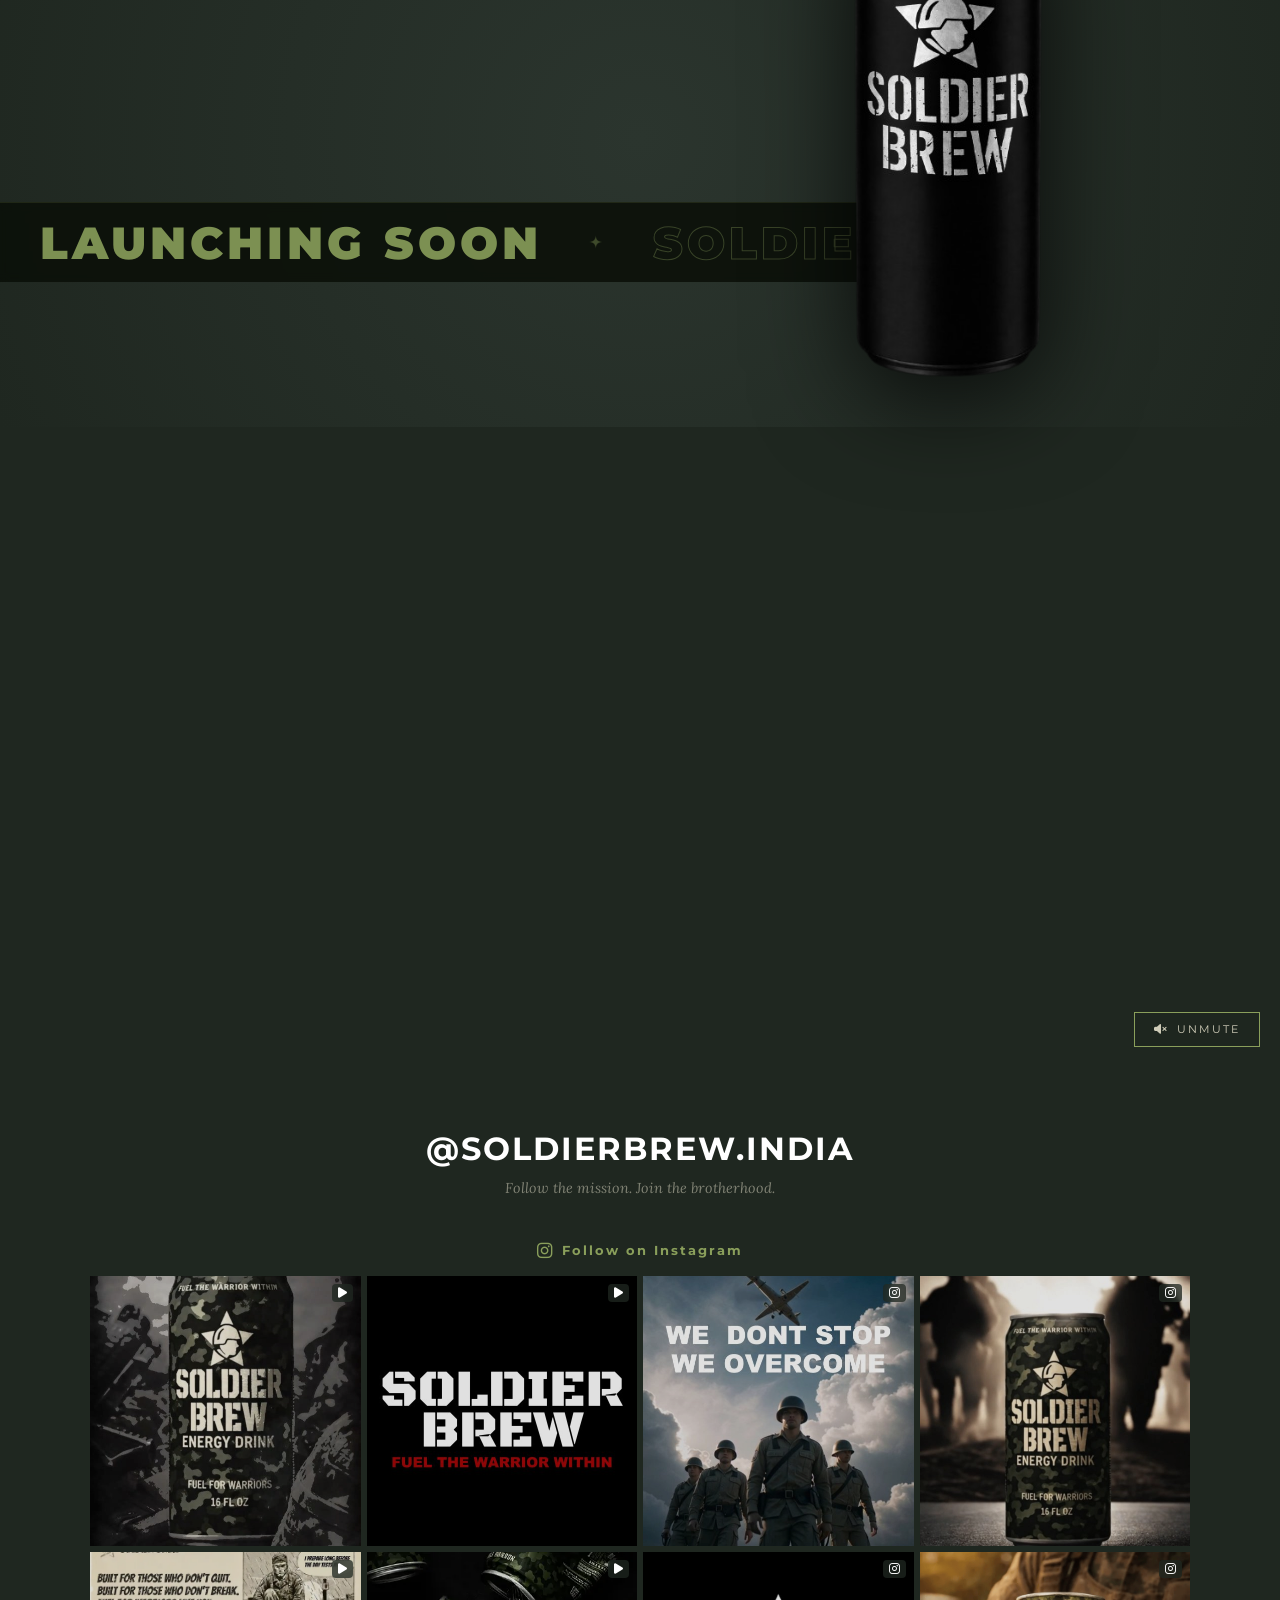
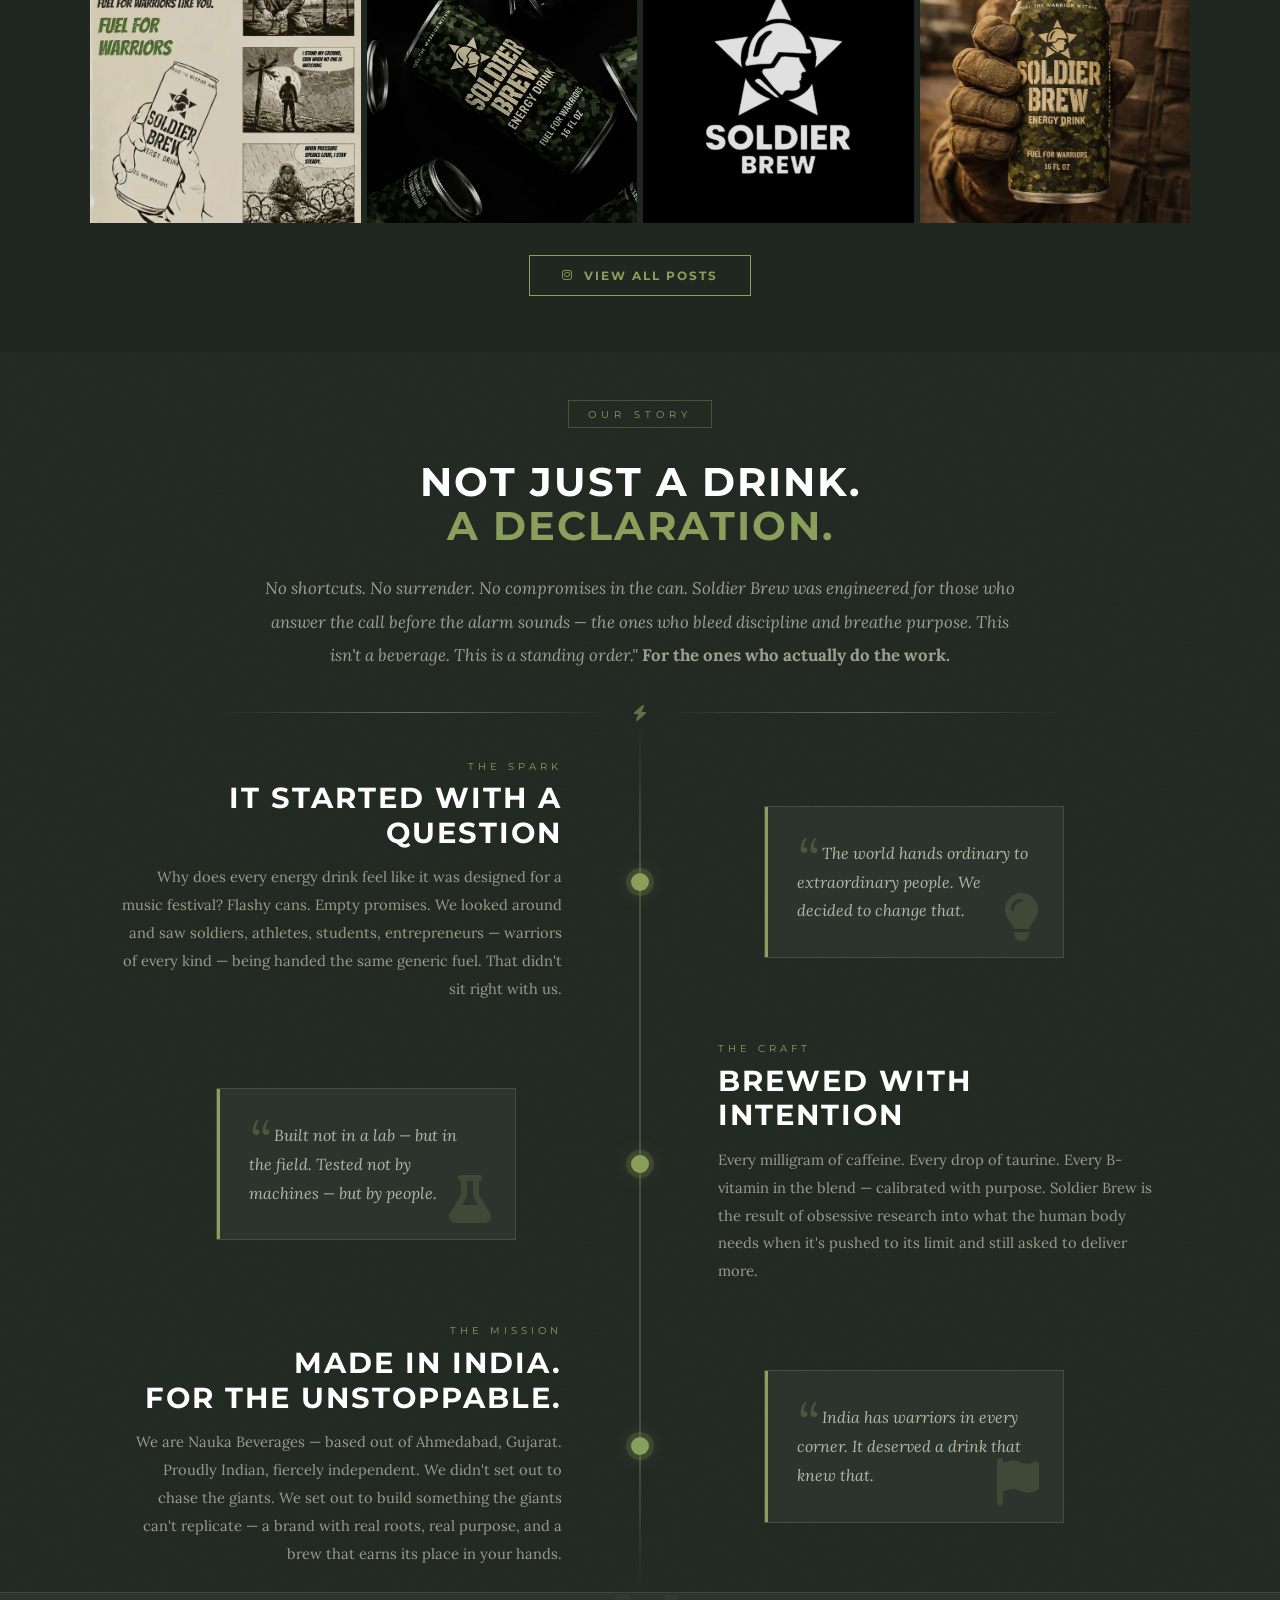
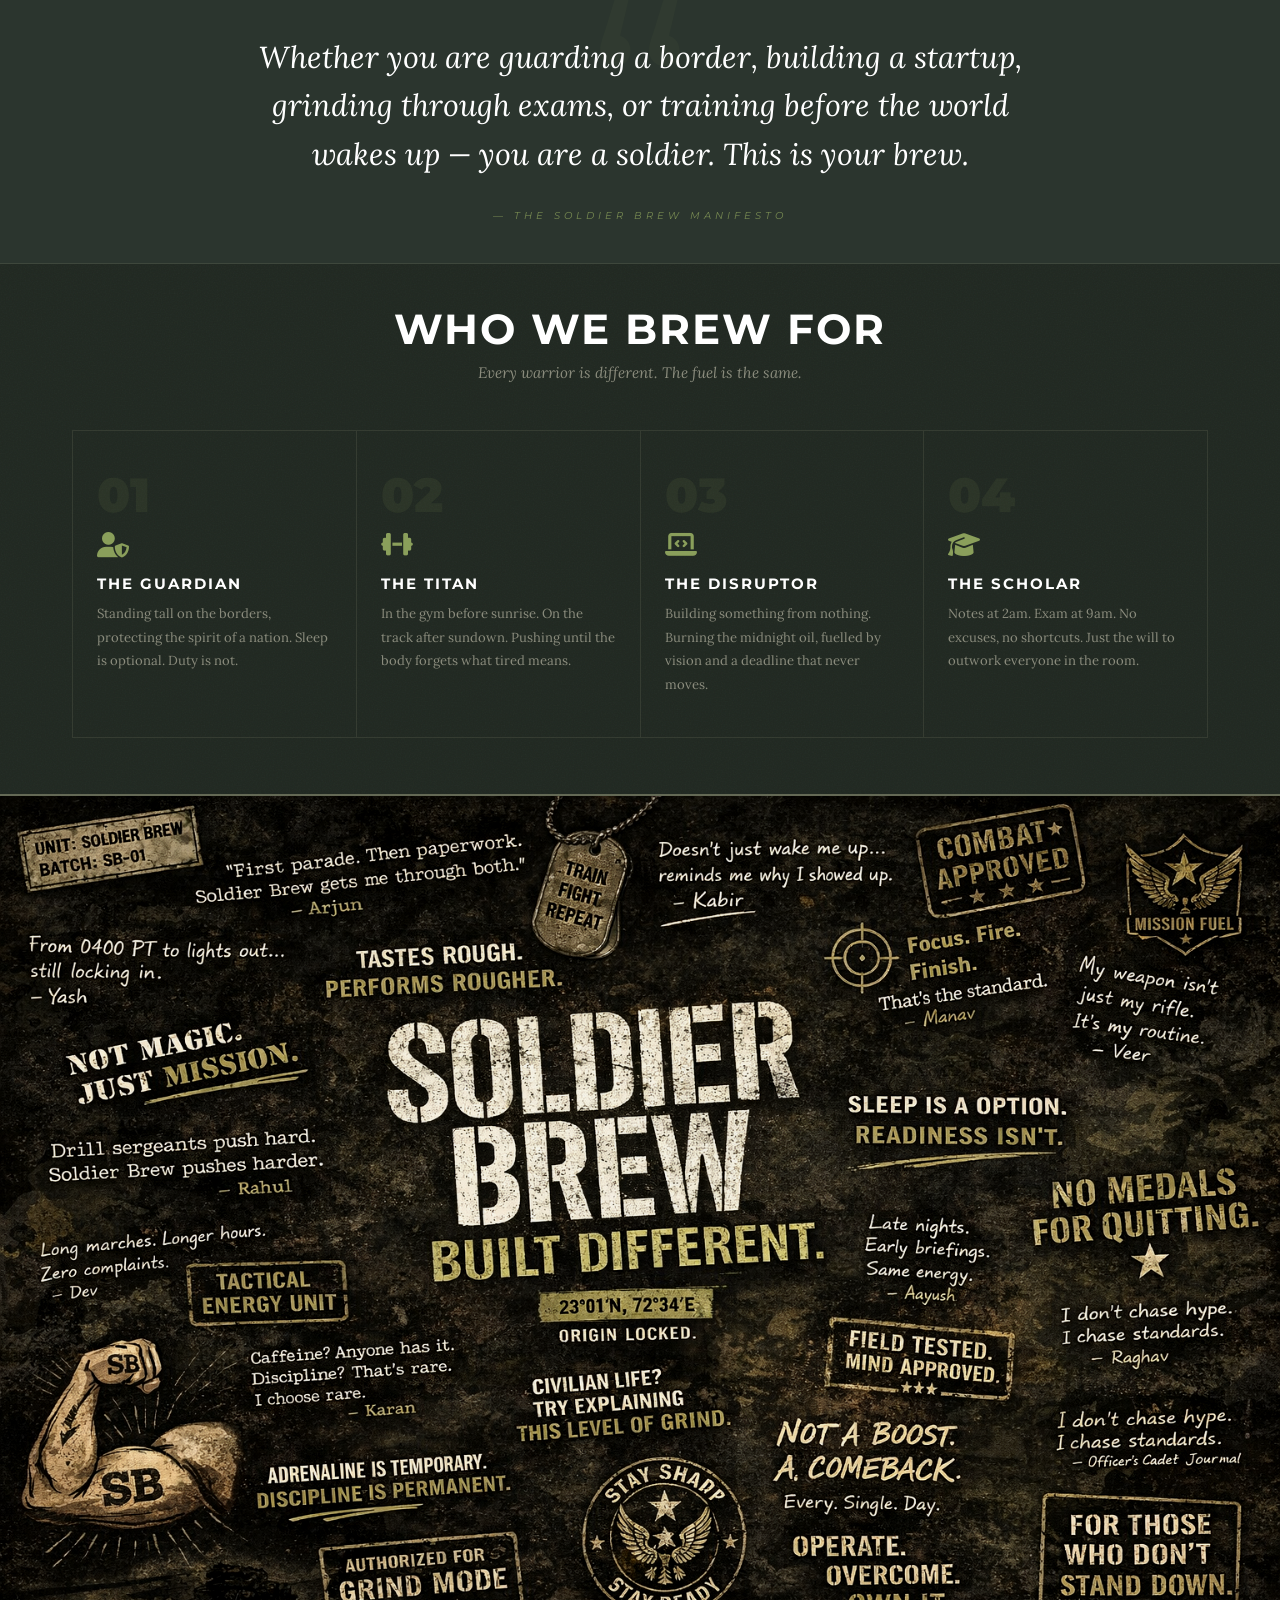
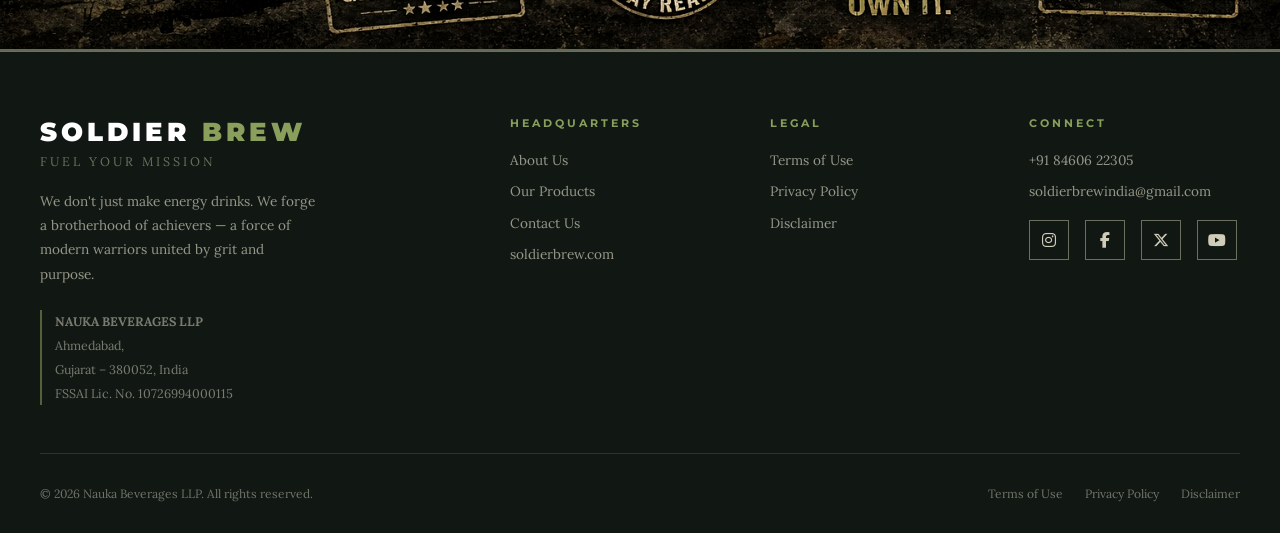
==== commit 8581c42d: "Add style.css link fix" ====
--- a/index.html
+++ b/index.html
@@ -29,7 +29,7 @@
     <link href="https://fonts.googleapis.com/css2?family=Montserrat:wght@900&family=Lora:wght@400;700&display=swap" rel="stylesheet">
     <link rel="stylesheet" href="https://cdnjs.cloudflare.com/ajax/libs/font-awesome/6.5.0/css/all.min.css"/>
     <link rel="stylesheet" href="https://unpkg.com/aos@2.3.1/dist/aos.css">
-
+    <link rel="stylesheet" href="/style.css">
     <script async src="https://www.googletagmanager.com/gtag/js?id=G-ZJBKX8CW5R"></script>
     <script>
     window.dataLayer = window.dataLayer || [];
--- a/style.css
+++ b/style.css
@@ -0,0 +1,931 @@
+
+@media (max-width: 768px) {
+    body {
+padding-top: 80px;
+    }
+}
+    
+:root {
+    --color-dark-green: #1F2720;
+    --color-deep-green: #2B352E;
+    --color-olive-drab: #6B705C;
+    --color-khaki: #CFCCB8;
+    --color-accent: #8A9F5B;
+}
+
+/* TACTICAL ENHANCEMENTS */
+* { margin: 0; padding: 0; box-sizing: border-box; }
+body { font-family: 'Lora', serif; background-color: var(--color-dark-green); color: var(--color-khaki); overflow-x: hidden; }
+h1, h2, h3 { font-family: 'Montserrat', sans-serif; text-transform: uppercase; letter-spacing: 2px; }
+
+/* NAV - TACTICAL LAYOUT */
+.navbar {
+    position: fixed; top: 0; width: 100%; padding: 0.8rem 2rem;
+    display: flex; justify-content: space-between; align-items: center;
+    z-index: 1000; background: rgba(31, 39, 32, 0.653); backdrop-filter: blur(5px);
+}
+.logo-container { display: flex; align-items: center; gap: 10px; }
+.logo-img { height: 44px; width: auto; }
+.logo-container h2 { font-size: 1rem; letter-spacing: 3px; color: var(--color-khaki); }
+.nav-right { display: flex; align-items: center; gap: 2rem; }
+.nav-links { display: flex; gap: 1.5rem; align-items: center; }
+.nav-links a { color: var(--color-khaki); text-decoration: none; font-weight: bold; text-transform: uppercase; font-size: 0.8rem; transition: color 0.3s; }
+.nav-links a:hover { color: var(--color-accent); }
+.header-socials { 
+    display: flex; gap: 1rem; align-items: center; 
+    padding-left: 1.5rem; border-left: 1px solid var(--color-olive-drab);
+}
+.header-socials a { color: var(--color-khaki); font-size: 1.1rem; transition: 0.3s; }
+.header-socials a:hover { color: var(--color-accent); }
+
+/* HAMBURGER */
+.hamburger {
+    display: none; flex-direction: column; gap: 5px; cursor: pointer;
+    background: none; border: none; padding: 4px; z-index: 1100;
+}
+.hamburger span {
+    display: block; width: 24px; height: 2px;
+    background: var(--color-khaki); border-radius: 2px; transition: 0.3s;
+}
+.hamburger.open span:nth-child(1) { transform: translateY(7px) rotate(45deg); }
+.hamburger.open span:nth-child(2) { opacity: 0; }
+.hamburger.open span:nth-child(3) { transform: translateY(-7px) rotate(-45deg); }
+
+/* MOBILE NAV DRAWER */
+.mobile-nav {
+    position: fixed;
+    top: 0;
+    right: -100%;   /* hidden outside */
+    width: 75%;     /* sidebar width */
+    height: 100vh;
+
+    background: rgba(31, 39, 32, 0.98);
+    backdrop-filter: blur(12px);
+    z-index: 1050;
+    padding-left: 2rem;
+    display: flex;
+    flex-direction: column;
+    justify-content: center;
+    align-items: flex-start;
+    gap: 1.2rem;
+    background: rgba(40, 53, 41, 0.66); /* transparent */
+    backdrop-filter: blur(12px);       /* 🔥 blur effect */
+    -webkit-backdrop-filter: blur(12px); /* Safari support */
+    transition: right 0.4s ease;  /* smooth slide */
+}
+.mobile-nav.open {
+    right: 0;   /* slide inside */
+}
+.mobile-nav a {
+    color: var(--color-khaki); text-decoration: none; 
+    font-size: 1rem; font-weight: 900; text-transform: uppercase; letter-spacing: 2px;
+    transition: color 0.3s;
+}
+.mobile-nav a:hover { color: var(--color-accent); }
+.mobile-nav .mobile-socials { display: flex; gap: 1.5rem; margin-top: 1rem; }
+.mobile-nav .mobile-socials a { font-size: 1.4rem; }
+.mobile-nav-close {
+    position: absolute; top: 1.2rem; right: 1.5rem;
+    background: none; border: none; color: var(--color-khaki);
+    font-size: 1.8rem; cursor: pointer;
+}
+       
+
+
+/* HERO SECTION */
+/* .hero {
+    position: relative; height: 90vh; display: flex; margin-top: 11vh;
+    align-items: center; justify-content: center; overflow: hidden; text-align: center;
+}
+#heroVideo {
+    position: absolute; top: 50%; left: 50%; min-width: 100%; min-height: 30%;
+    transform: translate(-50%, -50%); object-fit: cover; z-index: 0;
+} */
+
+/* ── HERO — fully responsive, video fills like background ── */
+.hero {
+    position: relative;
+    width: 100%;
+    height: 100svh;          /* full viewport, safe-area aware */
+    min-height: 500px;
+    overflow: hidden;
+    display: flex;
+    align-items: center;
+    justify-content: center;
+}
+
+#heroVideo {
+    position: absolute;
+    top: 0; left: 0;
+    width: 100%;
+    height: 100%;
+    object-fit: cover;       /* always fills, never distorts */
+    object-position: center center;
+    z-index: 0;
+    display: block;
+}
+
+.video-overlay {
+    position: absolute;
+    inset: 0;
+    background: linear-gradient(to bottom,
+        rgba(31,39,32,0.3) 0%,
+        rgba(0,0,0,0.65) 100%);
+    z-index: 1;
+}
+
+.hero-content {
+    position: absolute;
+     top: 50%;
+    left: 50%;
+   z-index: 2;
+    padding: 0 1.5rem;
+    padding-top: 70px;       /* offset for fixed navbar */
+    max-width: 860px;
+    width: 100%;
+    text-align: center;
+    transform: translate(-50%, -50%); /* center perfectly */
+}
+
+.hero-content h1 {
+    font-size: clamp(2.2rem, 9vw, 6rem);
+    margin-bottom: 1rem;
+    color: #fff;
+    text-shadow: 0 4px 20px rgba(0,0,0,0.6);
+    line-height: 1.1;
+}
+
+.hero-content p {
+    font-size: clamp(0.85rem, 2.5vw, 1.2rem);
+    font-style: italic;
+    margin-bottom: 2rem;
+    opacity: 0.9;
+    line-height: 1.7;
+}
+
+@media (max-width: 768px) {
+
+    .hero-content {
+        top: 55%; /* thoda niche adjust */
+        padding: 0 1rem;
+    }
+
+    .hero-content h1 {
+        font-size: clamp(1.5rem, 15vw, 1.5rem); /* chota kar diya */
+        line-height: 1.2;
+    }
+
+    .hero-content p {
+        font-size: 0.8rem;
+        line-height: 1.4;
+        margin-bottom: 1rem;
+    }
+
+    .hero-content .btn {
+        font-size: 0.75rem;
+        padding: 18px 14px;
+    }
+}
+/* BUTTONS */
+.btn {
+    display: inline-block; padding: 1rem 2.5rem; border: 2px solid var(--color-accent); color: #fff;
+    text-decoration: none; font-weight: bold; transition: 0.3s; background: rgba(138, 159, 91, 0.2);
+    text-transform: uppercase; letter-spacing: 1px;
+}
+.btn:hover { background: var(--color-accent); color: var(--color-dark-green); box-shadow: 0 0 20px var(--color-accent); }
+
+/* MISSION SECTION */
+.section { padding: 2.5rem 2rem; text-align: center; }
+.mission-grid { display: grid; grid-template-columns: repeat(auto-fit, minmax(280px, 1fr)); gap: 1.5rem; margin-top: 1.5rem; }
+.mission-card { background: var(--color-deep-green); padding: 2rem; border: 1px solid var(--color-olive-drab); transition: 0.4s; }
+.mission-card:hover { border-color: var(--color-accent); transform: translateY(-10px); }
+.mission-card i { font-size: 3rem; color: var(--color-accent); margin-bottom: 1.5rem; }
+
+/* PRODUCT SECTION - ANIMATED */
+.product-section {
+    padding: 3rem 2rem 2rem;
+    background: radial-gradient(circle at center, var(--color-deep-green), var(--color-dark-green));
+    overflow: hidden;
+    position: relative;
+}
+.product-container {
+    max-width: 1200px; margin: 0 auto; display: flex;
+    align-items: center; justify-content: space-around; flex-wrap: wrap; gap: 2rem;
+    position: relative;
+}
+.product-display { position: relative; flex: 1; min-width: 280px; text-align: center; z-index: 2;}
+.product-image {
+    width: 100%; max-width: 320px; filter: drop-shadow(0 20px 50px rgba(0,0,0,0.8));
+    animation: floatCan 4s ease-in-out infinite; transition: 0.5s; cursor: pointer;
+}
+
+#products-zero .product-image {
+    max-width: 350px !important;  /* size increase */
+    width: 200% !important;
+}
+.product-image:hover { transform: scale(1.1) rotate(5deg); }
+
+
+#products-zero .product-info h2 {
+
+            margin-left: 50px;
+}
+@keyframes floatCan {
+    0%, 100% { transform: translateY(0) rotate(0); }
+    50% { transform: translateY(-20px) rotate(-2deg); }
+}
+.product-info { flex: 1; min-width: 280px; text-align: left;z-index: 1; }
+.sku-tag {
+    display: inline-block; background: var(--color-accent); color: var(--color-dark-green);
+    padding: 0.3rem 1rem; font-weight: 900; text-transform: uppercase; margin-bottom: 1.5rem;
+}
+.nutrition-brief {
+    display: flex; gap: 2rem; margin-bottom: 3rem; border-top: 1px solid var(--color-olive-drab); padding-top: 1.5rem;
+}
+.stat span { display: block; font-size: 1.5rem; font-weight: 900; color: var(--color-accent); }
+.stat label { font-size: 0.7rem; text-transform: uppercase; opacity: 0.6; }
+
+/* FULL WIDTH TACTICAL VIDEO SECTION */
+.brand-video-section {
+    width: 100%;
+    background: var(--color-dark-green);
+    padding: 0; /* No padding for full width */
+    overflow: hidden;
+}
+
+.video-wrapper {
+    width: 100vw;
+    position: relative;
+    line-height: 0;
+}
+
+#missionVideo , #brandVideo{
+    width: 100%;
+    height: auto;
+    object-fit: cover;
+    display: block;
+}
+@media (max-width: 768px) {
+    #missionVideo , #brandVideo{
+       height: min(65vh, 380px);      
+object-fit: cover;  
+    }
+}
+
+
+
+/* Optional: Caption styling if you want it over the video */
+.video-overlay-text {
+    position: absolute;
+    bottom: 20px;
+    left: 50%;
+    transform: translateX(-50%);
+    font-family: 'Montserrat', sans-serif;
+    font-size: 1.5rem;
+    color: white;
+    text-shadow: 2px 2px 10px rgba(0,0,0,0.8);
+    pointer-events: none;
+    z-index: 5;
+    text-transform: uppercase;
+    letter-spacing: 3px;
+    white-space: nowrap;
+}
+@media (max-width: 768px) {
+    .nav-links, .header-socials { display: none; }
+    .hamburger { display: flex; }
+    .mobile-nav { display: flex; }
+
+    /* Product section mobile fix — keep side-by-side layout */
+    .product-section { padding: 2rem 0.8rem; }
+    .product-container {
+        flex-direction: row;
+        /* flex-wrap: nowrap; */
+        align-items: center;
+        justify-content: space-between;
+        gap: 1rem;
+        margin-bottom: 1.5rem !important;
+    }
+    .product-container { flex-wrap: nowrap !important; }
+    .product-display { min-width: unset !important; width: auto; flex: 0 0 auto; }
+    .product-info { min-width: 0 !important; text-align: left; flex: 1; overflow: hidden; }
+    .product-image { max-width: 170px !important; width: 170px !important; }
+    #products-zero .product-image { max-width: 380px !important; width: 380px !important; }
+    #products-zero .product-display {
+    display: flex;
+    justify-content: center;
+    align-items: center;
+
+}
+#products-zero .product-container {
+    align-items: center;
+}
+    /* Shrink text sizes on mobile */
+    .product-info .sku-tag { font-size: 0.6rem; padding: 0.2rem 0.6rem; margin-bottom: 0.6rem; }
+    .product-info h2 { font-size: 0.90rem !important; margin-bottom: 0.5rem !important; }
+    .product-info p { font-size: 0.62rem !important; line-height: 1.6 !important; margin-bottom: 1rem !important; }
+    .stat span { font-size: 13px; }
+    .stat label { font-size: 8px; }
+    .nutrition-brief { gap: 10px; margin-bottom: 1rem; padding-top: 0.8rem; flex-wrap: wrap; }
+   .product-info > div[style*="display:flex"] > div {
+    white-space: nowrap;
+    font-size: 0.6rem;
+    flex: 0 0 auto;   /* natural size */
+}
+.product-info > div[style*="display:flex"] {
+    overflow-x: auto;   /* 👉 scroll allow karega */
+}
+
+    .section { padding: 1.8rem 1rem; }
+    .story-manifesto { padding: 2rem 1rem 1.5rem; }
+    .story-manifesto h2 {
+    font-size: 1.4rem;
+    line-height: 1.3;
+  }
+    .story-timeline { padding: 1.5rem 1rem 1rem; }
+    .story-fullquote { padding: 2rem 1rem; }
+    .brew-for-section { padding: 2rem 0 2.5rem !important; }
+    .brew-for-section .section-head { margin-bottom: 1.5rem; }
+    .story-beat { margin-bottom: 2rem; }
+}
+
+/* ── FOOTER ── */
+.site-footer {
+    background: #111814;
+    border-top: 1px solid var(--color-olive-drab);
+    padding: 4rem 2rem 2rem;
+    font-family: 'Lora', serif;
+    color: var(--color-khaki);
+}
+
+.footer-grid {
+    max-width: 1200px;
+    margin: 0 auto;
+    display: grid;
+    grid-template-columns: 2fr 1fr 1fr 1fr;
+    gap: 3rem;
+    padding-bottom: 3rem;
+    border-bottom: 1px solid rgba(107,112,92,0.3);
+}
+
+/* Brand column */
+.footer-brand .footer-logo-text {
+    font-family: 'Montserrat', sans-serif;
+    font-size: 1.6rem;
+    font-weight: 900;
+    letter-spacing: 4px;
+    text-transform: uppercase;
+    color: #fff;
+}
+.footer-brand .footer-logo-text span {
+    color: var(--color-accent);
+}
+.footer-tagline {
+    font-size: 0.78rem;
+    text-transform: uppercase;
+    letter-spacing: 3px;
+    color: var(--color-olive-drab);
+    margin: 0.4rem 0 1.2rem;
+}
+.footer-brand p {
+    font-size: 0.85rem;
+    line-height: 1.8;
+    opacity: 0.7;
+    max-width: 280px;
+}
+.footer-company-info {
+    margin-top: 1.5rem;
+    font-size: 0.78rem;
+    line-height: 1.9;
+    opacity: 0.55;
+    border-left: 2px solid var(--color-accent);
+    padding-left: 0.8rem;
+}
+
+/* Link columns */
+.footer-col h4 {
+    font-family: 'Montserrat', sans-serif;
+    font-size: 0.7rem;
+    letter-spacing: 3px;
+    text-transform: uppercase;
+    color: var(--color-accent);
+    margin-bottom: 1.2rem;
+}
+.footer-col ul { list-style: none; }
+.footer-col ul li { margin-bottom: 0.7rem; }
+.footer-col ul li a {
+    color: var(--color-khaki);
+    text-decoration: none;
+    font-size: 0.85rem;
+    opacity: 0.7;
+    transition: opacity 0.25s, color 0.25s;
+}
+.footer-col ul li a:hover { opacity: 1; color: var(--color-accent); }
+
+/* Social icons */
+.footer-socials {
+    display: flex;
+    gap: 1rem;
+    margin-top: 0.5rem;
+}
+.footer-socials a {
+    width: 40px; height: 40px;
+    border: 1px solid var(--color-olive-drab);
+    display: flex; align-items: center; justify-content: center;
+    color: var(--color-khaki);
+    font-size: 1rem;
+    text-decoration: none;
+    transition: 0.3s;
+}
+.footer-socials a:hover {
+    border-color: var(--color-accent);
+    color: var(--color-accent);
+    background: rgba(138,159,91,0.1);
+}
+
+/* Bottom bar */
+.footer-bottom {
+    max-width: 1200px;
+    margin: 2rem auto 0;
+    display: flex;
+    align-items: center;
+    justify-content: space-between;
+    flex-wrap: wrap;
+    gap: 1rem;
+    font-size: 0.75rem;
+    opacity: 0.5;
+}
+.footer-bottom a {
+    color: var(--color-khaki);
+    text-decoration: none;
+    margin-left: 1.2rem;
+}
+.footer-bottom a:hover { opacity: 1; color: var(--color-accent); }
+
+.warning-strip {
+    background: rgba(138,159,91,0.08);
+    border: 1px solid rgba(138,159,91,0.2);
+    text-align: center;
+    padding: 0.8rem 2rem;
+    font-size: 0.72rem;
+    letter-spacing: 1px;
+    text-transform: uppercase;
+    opacity: 0.6;
+    margin-bottom: 0;
+}
+
+@media (max-width: 900px) {
+    .footer-grid { grid-template-columns: 1fr 1fr; }
+}
+@media (max-width: 560px) {
+    .footer-grid { grid-template-columns: 1fr; }
+    .footer-bottom { flex-direction: column; text-align: center; }
+    .footer-bottom a { margin: 0; }
+    .footer-brand .footer-logo-text{text-align: center;}
+    .footer-tagline{text-align: center;}
+    .footer-brand p{margin:auto;text-align: center;}
+}
+
+    @keyframes tickerSlide {
+        0%   { transform: translateX(0); }
+        100% { transform: translateX(-50%); }
+    }
+    @keyframes glowPulse {
+        0%, 100% { box-shadow: 0 0 40px rgba(138,159,91,0.1); }
+        50% { box-shadow: 0 0 80px rgba(138,159,91,0.25); }
+    }
+    @keyframes floatCanZero {
+        0%, 100% { transform: translateY(0) translateX(-50%); }
+        50% { transform: translateY(-15px) translateX(-50%); }
+    }
+
+    .zero-card {
+        max-width: 100%;
+        margin: 0 auto;
+        position: relative;
+        border: 1px solid rgba(138,159,91,0.2);
+        overflow: visible;
+        background: linear-gradient(135deg, #11180c 0%, #0c1209 100%);
+        animation: glowPulse 4s ease-in-out infinite;
+        display: flex;
+        align-items: flex-end; /* Keeps ticker at the bottom */
+        padding: 100px;
+    }
+    @media (max-width: 768px) {
+    .zero-card {
+padding: 60px 20px; /* instead of 100px */
+    }
+}
+
+    /* ── IMAGE POSITIONED BEHIND STRIP ── */
+    /* .zero-image-container {
+        position: absolute;
+        left: 50%;
+        bottom: 0px; /* Adjust this to control how much is hidden */
+        /* transform: translateX(-50%); */
+        /* z-index: 2; Lower than ticker */
+    /* }
+    .zero-image-container img {
+        height: auto;
+        display: block;
+        filter: drop-shadow(0 10px 30px rgba(0,0,0,0.8));
+    } */
+
+    @media (max-width: 768px) {
+    .zero-image-container {
+        position: relative;   /* 🔥 stop absolute on mobile */
+        left: auto;
+        bottom: auto;
+        transform: none;
+        text-align: center;
+        margin-top: 1rem;
+    }
+
+    .zero-image-container img {
+        max-width: 140px;  /* adjust size */
+    }
+}
+
+    /* ── TICKER STRIP (ON TOP) ── */
+    .zero-ticker-strip {
+        width: 100%;
+        border-top: 1px solid rgba(138,159,91,0.15);
+        background: rgba(10, 15, 8, 0.85); /* Slight transparency looks better */
+        backdrop-filter: blur(5px); /* Optional: blurs the can behind it slightly */
+        overflow: hidden;
+        padding: 0;
+        white-space: nowrap;
+        position: absolute;
+        bottom: 25%;
+        left: 0;
+        z-index: 1; /* Higher than image */
+        max-width: 75%;
+    }
+
+    .zero-ticker-track {
+        display: inline-flex;
+        animation: tickerSlide 45s linear infinite;
+        will-change: transform;
+    }
+    .zero-ticker-track span {
+        font-family: 'Montserrat', sans-serif;
+        font-size: clamp(1.6rem, 4vw, 2.8rem);
+        font-weight: 900;
+        text-transform: uppercase;
+        letter-spacing: 4px;
+        color: transparent;
+        -webkit-text-stroke: 1px rgba(138,159,91,0.35);
+        padding: 0.8rem 2.5rem;
+        user-select: none;
+    }
+    .zero-ticker-track span.filled {
+        color: #8a9f5b; /* Assuming your accent color */
+        -webkit-text-stroke: 0;
+        opacity: 0.9;
+    }
+    .zero-ticker-track .ticker-dot {
+        font-size: 0.8rem;
+        color: #8a9f5b;
+        opacity: 0.4;
+        padding: 0 0.5rem;
+        align-self: center;
+    }
+
+    @media (max-width: 768px) {
+        /* Zero section — match desktop layout exactly */
+        #products-zero {
+            position: relative;
+            padding-bottom: 3.5rem !important;
+            padding-top: 1.5rem !important;
+        }
+        #products-zero .product-container {
+            min-height: unset;
+            align-items: center;
+            flex-direction: column;
+        }
+        #products-zero .product-info {
+            flex: 1;
+            min-width: 0;
+            z-index: 3;
+            padding-right: 0.5rem;
+        }
+        #products-zero .product-display {
+            flex: 0 0 auto;
+            z-index: 2;
+        }
+        #products-zero .product-image {
+            max-width: 170px !important;
+            width: 170px !important;
+        }
+        #products-zero .product-info .sku-tag {
+            font-size: 0.6rem;
+            padding: 0.2rem 0.7rem;
+            margin-bottom: 0.6rem;
+        }
+        #products-zero .product-info h2 {
+            font-size: 20px !important;
+            margin-bottom: 0 !important;
+            line-height: 1.2;
+            margin-left: 0%;
+        }
+        .zero-ticker-strip {
+            bottom: 35%;
+            left: 0 !important;
+            max-width: 100% !important;
+            width: 100% !important;
+        }
+        .zero-ticker-track span {
+            font-size: clamp(1rem, 4vw, 1.6rem);
+            padding: 0.5rem 1.2rem;
+        }
+    }
+    
+
+.instagram-section {
+    background: var(--color-dark-green);
+    padding: 3.5rem 2rem;
+    text-align: center;
+}
+.instagram-section .insta-header {
+    display: flex; flex-direction: column; align-items: center; gap: 0.5rem; margin-bottom: 1rem;
+}
+.instagram-section .insta-header .eyebrow {
+    font-family: 'Montserrat', sans-serif; font-size: 0.65rem; letter-spacing: 5px;
+    text-transform: uppercase; color: var(--color-accent);
+    border: 1px solid rgba(138,159,91,0.3); padding: 0.35rem 1.1rem;
+}
+.instagram-section .insta-header h2 {
+    font-size: clamp(1.2rem, 4vw, 2rem); color: #fff; margin: 0.4rem 0 0.2rem;
+}
+.instagram-section .insta-header p { opacity: 0.55; font-style: italic; font-size: 0.9rem; }
+.instagram-section .insta-handle {
+    display: inline-flex; align-items: center; gap: 0.5rem;
+    color: var(--color-accent); text-decoration: none;
+    font-family: 'Montserrat', sans-serif; font-size: 0.8rem; letter-spacing: 2px;
+    font-weight: 700; margin-top:2.3rem; opacity: 0.3s;
+}
+.instagram-section .insta-handle:hover { opacity: 0.75; }
+.instagram-section .insta-handle i { font-size: 1.1rem; }
+
+/* GRID */
+.insta-grid {
+    display: grid;
+    grid-template-columns: repeat(4, 1fr);
+    grid-template-rows: auto;
+    gap: 6px;
+    max-width: 1100px;
+    margin: 0 auto;
+}
+.insta-card {
+    position: relative; overflow: hidden; aspect-ratio: 1/1;
+    background: var(--color-deep-green); cursor: pointer;
+}
+.insta-card img {
+    width: 100%; height: 100%; object-fit: cover;
+    transition: transform 0.45s ease, filter 0.45s ease;
+    filter: brightness(0.88) saturate(0.9);
+}
+.insta-card:hover img { transform: scale(1.07); filter: brightness(1) saturate(1.1); }
+.insta-card .insta-overlay {
+    position: absolute; inset: 0;
+    background: linear-gradient(to top, rgba(31,39,32,0.85) 0%, transparent 60%);
+    opacity: 0; transition: opacity 0.4s; display: flex;
+    align-items: flex-end; justify-content: center; padding-bottom: 0.8rem;
+}
+.insta-card:hover .insta-overlay { opacity: 1; }
+.insta-overlay-inner { display: flex; align-items: center; gap: 0.6rem; }
+.insta-overlay-inner i { color: #fff; font-size: 0.9rem; }
+.insta-overlay-inner span { color: #fff; font-size: 0.78rem; font-family: 'Montserrat', sans-serif; letter-spacing: 1px; }
+
+/* IG icon badge */
+.insta-card .ig-badge {
+    position: absolute; top: 8px; right: 8px;
+    background: rgba(31,39,32,0.75); border-radius: 4px;
+    padding: 3px 6px; display: flex; align-items: center;
+    backdrop-filter: blur(4px);
+}
+.insta-card .ig-badge i { color: #fff; font-size: 0.75rem; }
+
+/* CTA row */
+.insta-cta {
+    margin-top: 2rem;
+}
+.insta-cta a {
+    display: inline-flex; align-items: center; gap: 0.6rem;
+    padding: 0.8rem 2rem; border: 1px solid var(--color-accent);
+    color: var(--color-accent); text-decoration: none;
+    font-family: 'Montserrat', sans-serif; font-size: 0.72rem;
+    letter-spacing: 2px; text-transform: uppercase; font-weight: 700;
+    transition: 0.3s;
+}
+.insta-cta a:hover { background: var(--color-accent); color: var(--color-dark-green); }
+
+/* Mobile responsive */
+@media (max-width: 768px) {
+    .insta-grid {
+        grid-template-columns: repeat(4, 1fr);
+        gap: 4px;
+    }
+    .instagram-section { padding: 1rem 0rem; }
+}
+@media (max-width: 480px) {
+    .insta-grid { grid-template-columns: repeat(4, 1fr); gap: 3px; }
+}
+
+
+    
+.story-section { position: relative; background: var(--color-dark-green); overflow: hidden; }
+.story-section::before { content: ''; position: absolute; inset: 0; background-image: url("data:image/svg+xml,%3Csvg xmlns='http://www.w3.org/2000/svg' width='300' height='300'%3E%3Cfilter id='n'%3E%3CfeTurbulence type='fractalNoise' baseFrequency='0.75' numOctaves='4' stitchTiles='stitch'/%3E%3C/filter%3E%3Crect width='300' height='300' filter='url(%23n)' opacity='0.04'/%3E%3C/svg%3E"); pointer-events: none; z-index: 0; }
+
+.story-manifesto { position: relative; z-index: 1; padding: 3rem 2rem 2rem; text-align: center; max-width: 820px; margin: 0 auto; }
+.story-manifesto .eyebrow { display: inline-block; font-family: 'Montserrat', sans-serif; font-size: 0.65rem; letter-spacing: 5px; text-transform: uppercase; color: var(--color-accent); border: 1px solid rgba(138,159,91,0.35); padding: 0.4rem 1.2rem; margin-bottom: 2rem; }
+.story-manifesto h2 { font-size: clamp(1.5rem, 4vw, 2.5rem); line-height: 1.1; color: #fff; margin-bottom: 1.5rem; }
+.story-manifesto h2 em { font-style: normal; color: var(--color-accent); }
+.story-manifesto .opening-line { font-size: 1.05rem; line-height: 2; opacity: 0.72; font-style: italic; }
+
+.story-divider { position: relative; z-index: 1; display: flex; align-items: center; gap: 1.5rem; max-width: 900px; margin: 0 auto; padding: 0 2rem; }
+.story-divider::before, .story-divider::after { content: ''; flex: 1; height: 1px; background: linear-gradient(to right, transparent, var(--color-olive-drab), transparent); }
+.story-divider i { color: var(--color-accent); font-size: 1rem; opacity: 0.6; }
+
+.story-timeline { position: relative; z-index: 1; max-width: 1100px; margin: 0 auto; padding: 2.5rem 2rem 1.5rem; }
+.story-timeline::before { content: ''; position: absolute; left: 50%; top: 0; bottom: 0; width: 1px; background: linear-gradient(to bottom, transparent, var(--color-olive-drab) 15%, var(--color-olive-drab) 85%, transparent); transform: translateX(-50%); }
+
+.story-beat { display: grid; grid-template-columns: 1fr 60px 1fr; align-items: center; margin-bottom: 2.5rem; }
+.story-beat:last-child { margin-bottom: 0; }
+.story-beat.left .beat-text { grid-column: 1; text-align: right; padding-right: 3rem; }
+.story-beat.left .beat-node { grid-column: 2; }
+.story-beat.left .beat-visual { grid-column: 3; }
+.story-beat.right .beat-visual { grid-column: 1; }
+.story-beat.right .beat-node { grid-column: 2; }
+.story-beat.right .beat-text { grid-column: 3; text-align: left; padding-left: 3rem; }
+
+.beat-node { display: flex; flex-direction: column; align-items: center; }
+.beat-dot { width: 18px; height: 18px; border-radius: 50%; background: var(--color-accent); box-shadow: 0 0 0 5px rgba(138,159,91,0.2), 0 0 20px rgba(138,159,91,0.4); }
+
+.beat-text .beat-label { font-family: 'Montserrat', sans-serif; font-size: 0.6rem; letter-spacing: 4px; text-transform: uppercase; color: var(--color-accent); margin-bottom: 0.6rem; display: block; }
+.beat-text h3 { font-size: clamp(1.2rem, 2.5vw, 1.8rem); color: #fff; margin-bottom: 0.8rem; line-height: 1.2; }
+.beat-text p { font-size: 0.92rem; line-height: 1.9; opacity: 0.7; }
+
+.beat-visual { display: flex; align-items: center; justify-content: center; }
+.beat-card { background: var(--color-deep-green); border: 1px solid rgba(107,112,92,0.4); padding: 2rem; max-width: 300px; width: 100%; position: relative; overflow: hidden; }
+.beat-card::before { content: ''; position: absolute; top: 0; left: 0; width: 3px; height: 100%; background: var(--color-accent); }
+.beat-card .big-icon { font-size: 3rem; color: var(--color-accent); opacity: 0.2; position: absolute; bottom: 1rem; right: 1.5rem; }
+.beat-card blockquote { font-size: 1rem; font-style: italic; line-height: 1.8; opacity: 0.85; position: relative; z-index: 1; }
+.beat-card blockquote::before { content: '\201C'; font-size: 3.5rem; line-height: 0; vertical-align: -1.3rem; color: var(--color-accent); opacity: 0.4; margin-right: 0.2rem; }
+
+.story-fullquote { position: relative; z-index: 1; background: var(--color-deep-green); border-top: 1px solid rgba(107,112,92,0.3); border-bottom: 1px solid rgba(107,112,92,0.3); padding: 2.5rem 2rem; text-align: center; overflow: hidden; }
+.story-fullquote::before { content: '\201C'; position: absolute; top: -2rem; left: 50%; transform: translateX(-50%); font-family: 'Montserrat', sans-serif; font-size: 18rem; color: rgba(138,159,91,0.05); line-height: 1; pointer-events: none; }
+.story-fullquote p { font-size: clamp(1.1rem, 2.5vw, 1.9rem); font-style: italic; max-width: 780px; margin: 0 auto 1.5rem; line-height: 1.6; color: #fff; position: relative; z-index: 1; }
+.story-fullquote cite { font-family: 'Montserrat', sans-serif; font-size: 0.65rem; letter-spacing: 4px; text-transform: uppercase; color: var(--color-accent); opacity: 0.8; }
+
+.brew-for-section { position: relative; z-index: 1; padding: 2.5rem 2rem 3.5rem; max-width: 1200px; margin: 0 auto; }
+.brew-for-section .section-head { text-align: center; margin-bottom: 3rem; }
+.brew-for-section .section-head h2 { font-size: clamp(1.6rem, 4vw, 2.6rem); color: #fff; margin-bottom: 0.6rem; }
+.brew-for-section .section-head p { opacity: 0.6; font-style: italic; font-size: 0.95rem; }
+
+.brew-for-strip { display: flex; gap: 0; overflow: hidden; }
+.brew-for-item { flex: 1; min-width: 0; border: 1px solid rgba(107,112,92,0.25); border-right: none; padding: 2.5rem 1.5rem; position: relative; overflow: hidden; transition: flex 0.5s ease, background 0.4s; }
+.brew-for-item:last-child { border-right: 1px solid rgba(107,112,92,0.25); }
+.brew-for-item::after { content: ''; position: absolute; bottom: 0; left: 0; width: 100%; height: 3px; background: var(--color-accent); transform: scaleX(0); transform-origin: left; transition: transform 0.4s ease; }
+.brew-for-item:hover::after { transform: scaleX(1); }
+.brew-for-item:hover { background: rgba(43,53,46,0.6); }
+.brew-for-item .num { font-family: 'Montserrat', sans-serif; font-size: 3rem; font-weight: 900; color: rgba(138,159,91,0.1); line-height: 1; margin-bottom: 0.8rem; }
+.brew-for-item i { font-size: 1.6rem; color: var(--color-accent); display: block; margin-bottom: 1rem; }
+.brew-for-item h3 { font-size: 0.95rem; letter-spacing: 2px; color: #fff; margin-bottom: 0.6rem; }
+.brew-for-item p { font-size: 0.82rem; line-height: 1.8; opacity: 0.6; }
+
+@media (max-width: 900px) {
+    .story-timeline::before { display: none; }
+    .beat-dot { display: none; }
+    .story-beat { grid-template-columns: 48px 1fr; }
+    .story-beat.left .beat-text, .story-beat.right .beat-text { grid-column: 2; text-align: left; padding-left: 2rem; padding-right: 0; }
+    .story-beat.left .beat-node, .story-beat.right .beat-node { grid-column: 1; }
+    .story-beat.left .beat-visual, .story-beat.right .beat-visual { display: none; }
+    .brew-for-strip {display: grid; grid-template-columns: 1fr 1fr; }
+    .brew-for-item { border-right: 1px solid rgba(107,112,92,0.25); border-bottom: none; }
+    .brew-for-item:last-child { border-bottom: 1px solid rgba(107,112,92,0.25); }
+    /* Hide desktop timeline, show slider */
+    .story-timeline { display: none; }
+    .story-divider { display: none; }
+
+    /* Left side line and dot for mobile story rows */
+    .mobile-story-row {
+        border-left: 1px solid var(--color-olive-drab);
+        margin-left: 1.5rem;
+    }
+    .mobile-story-row::before {
+        content: '';
+        position: absolute;
+        left: -6px;
+        top: 1.8rem;
+        width: 12px;
+        height: 12px;
+        border-radius: 50%;
+        background: var(--color-accent);
+        box-shadow: 0 0 0 4px rgba(138,159,91,0.2), 0 0 14px rgba(138,159,91,0.4);
+    }
+
+    /* MOBILE STORY ROWS */
+    .mobile-cards-slider { display: block; padding: 0 0 1rem; }
+    .mobile-story-row {
+        position: relative; overflow: hidden;
+        padding: 1.5rem 3rem 1.5rem 1.5rem;
+        background: var(--color-dark-green);
+    }
+    .mobile-story-left .beat-label {
+        font-family: 'Montserrat', sans-serif; font-size: 0.6rem;
+        letter-spacing: 4px; text-transform: uppercase;
+        color: var(--color-accent); display: block; margin-bottom: 0.4rem;
+    }
+    .mobile-story-left h3 { font-size: 1.2rem; color: #fff; margin-bottom: 0.6rem; line-height: 1.2; }
+    .mobile-story-left p { font-size: 0.85rem; line-height: 1.8; opacity: 0.7; }
+    /* Arrow button on right */
+    .mobile-card-btn {
+        position: absolute; top: 50%; right: 0.6rem;
+        transform: translateY(-50%);
+        background: var(--color-accent); border: none;
+        color: var(--color-dark-green); width: 32px; height: 32px;
+        border-radius: 50%; cursor: pointer;
+        display: flex; align-items: center; justify-content: center;
+        font-size: 0.85rem; z-index: 2;
+    }
+    /* Card overlay slides in from right */
+    .mobile-card-overlay {
+        position: absolute; top: 0; right: 0;
+        width: 75%; height: 100%;
+        background: var(--color-deep-green);
+        transform: translateX(100%);
+        transition: transform 0.35s ease;
+        z-index: 5; padding: 1rem 1rem 1rem 1.2rem;
+        display: flex; flex-direction: column; justify-content: center;
+        border-left: 2px solid var(--color-accent);
+    }
+    .mobile-card-overlay.open { transform: translateX(0); }
+    .mobile-card-overlay .beat-card {
+        background: transparent; border: none; padding: 0;
+        max-width: 100%; width: 100%;
+    }
+    .mobile-card-close {
+        position: absolute; top: 0.6rem; left: 0.6rem;
+        background: none; border: none; color: var(--color-accent);
+        font-size: 1rem; cursor: pointer;
+    }
+    .mobile-story-sep {
+        height: 1px;
+        background: linear-gradient(to right, transparent, var(--color-olive-drab), transparent);
+    }
+}
+@media (min-width: 901px) {
+    .mobile-cards-slider { display: none; }
+}
+
+
+.page-content {
+    max-width:860px; margin:0 auto; padding:6rem 2rem 5rem;
+}
+.page-header {
+    text-align:center; margin-bottom:2.5rem;
+    padding-bottom:2rem; border-bottom:1px solid var(--olive);
+}
+.page-header .brand-title {
+    font-family:'Montserrat',sans-serif;
+    font-size:clamp(1.8rem,5vw,2.8rem);
+    font-weight:900; letter-spacing:4px;
+    text-transform:uppercase; color:#fff;
+}
+.page-header .page-title {
+    font-family:'Montserrat',sans-serif;
+    font-size:clamp(1rem,3vw,1.4rem);
+    font-weight:900; letter-spacing:6px;
+    text-transform:uppercase; color:var(--accent); margin-top:0.3rem;
+}
+.page-header .meta {
+    font-size:0.78rem; color:var(--olive); margin-top:0.8rem; letter-spacing:1px;
+}
+
+/* SECTIONS */
+.sec-h1 {
+    font-family:'Montserrat',sans-serif; font-size:0.82rem; font-weight:900;
+    letter-spacing:3px; text-transform:uppercase; color:var(--accent);
+    margin:2.2rem 0 0.8rem; padding-bottom:0.4rem;
+    border-bottom:1px solid rgba(138,159,91,0.25);
+}
+.sec-p { font-size:0.92rem; line-height:1.9; opacity:0.85; margin-bottom:0.8rem; }
+.sec-ul { list-style:none; padding:0; margin:0.5rem 0 0.8rem; }
+.sec-ul li {
+    font-size:0.9rem; line-height:1.8; opacity:0.82;
+    padding:0.2rem 0 0.2rem 1.4rem; position:relative;
+}
+.sec-ul li::before {
+    content:"✦"; position:absolute; left:0;
+    color:var(--accent); font-size:0.6rem; top:0.45rem;
+}
+.page-footer-note {
+    text-align:center; font-size:0.78rem; color:var(--olive);
+    margin-top:3rem; padding-top:1.5rem;
+    border-top:1px solid rgba(107,112,92,0.3); font-style:italic;
+}
+
+@media(max-width:600px) {
+    .page-content { padding:2rem 1.2rem 4rem; }
+    .page-nav { padding:0.7rem 1rem; }
+}
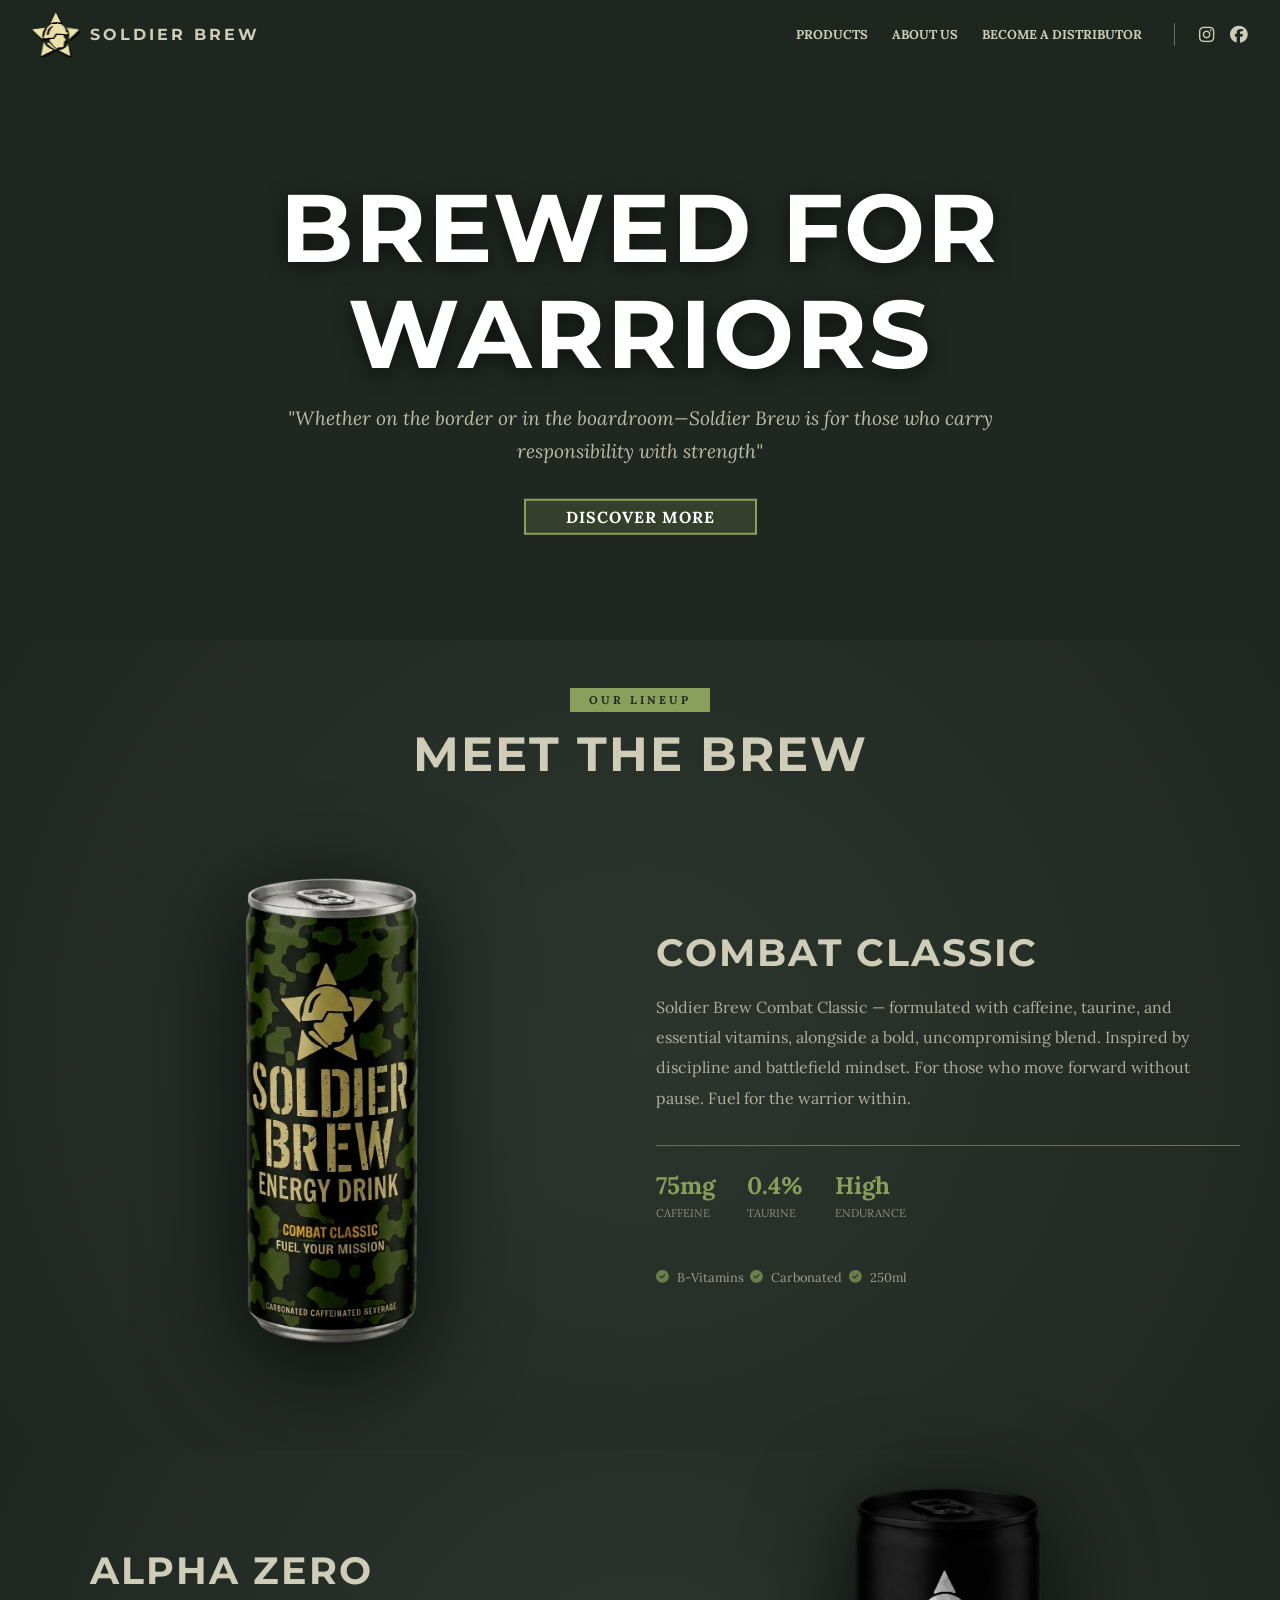
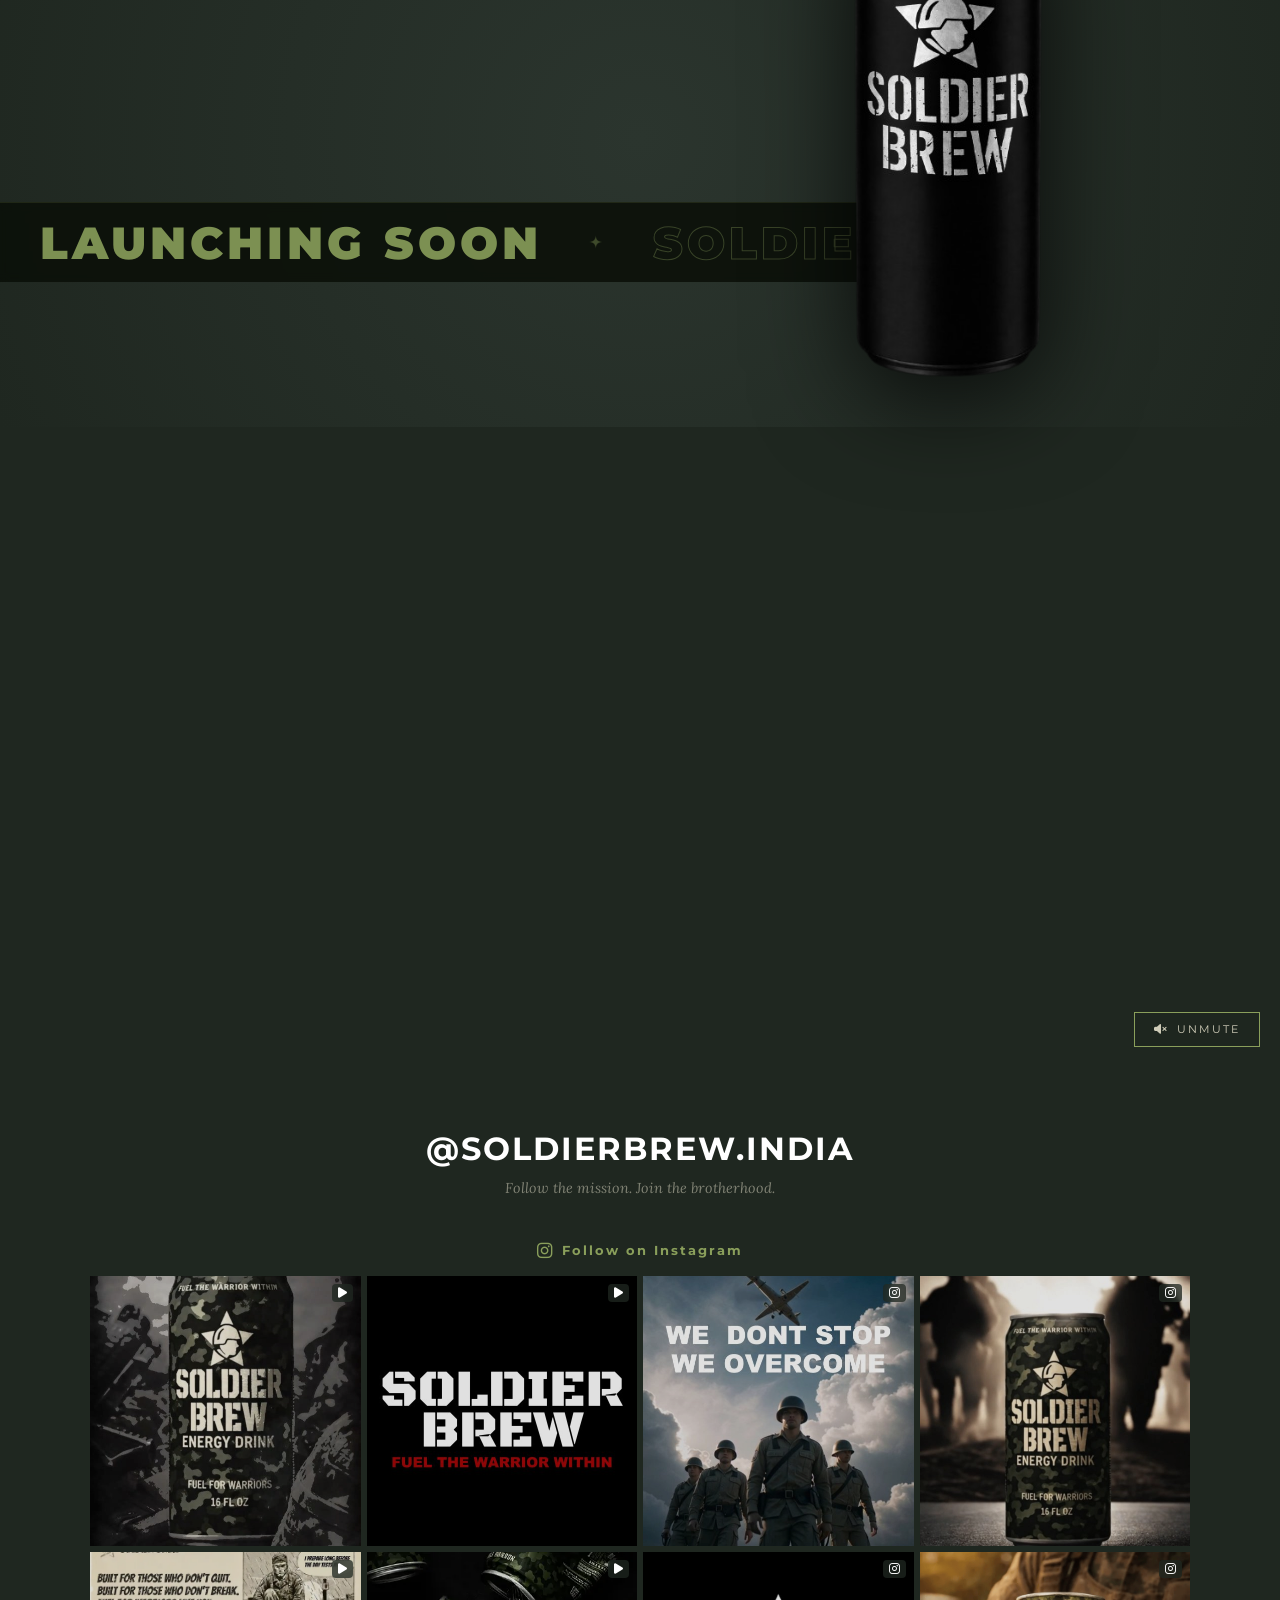
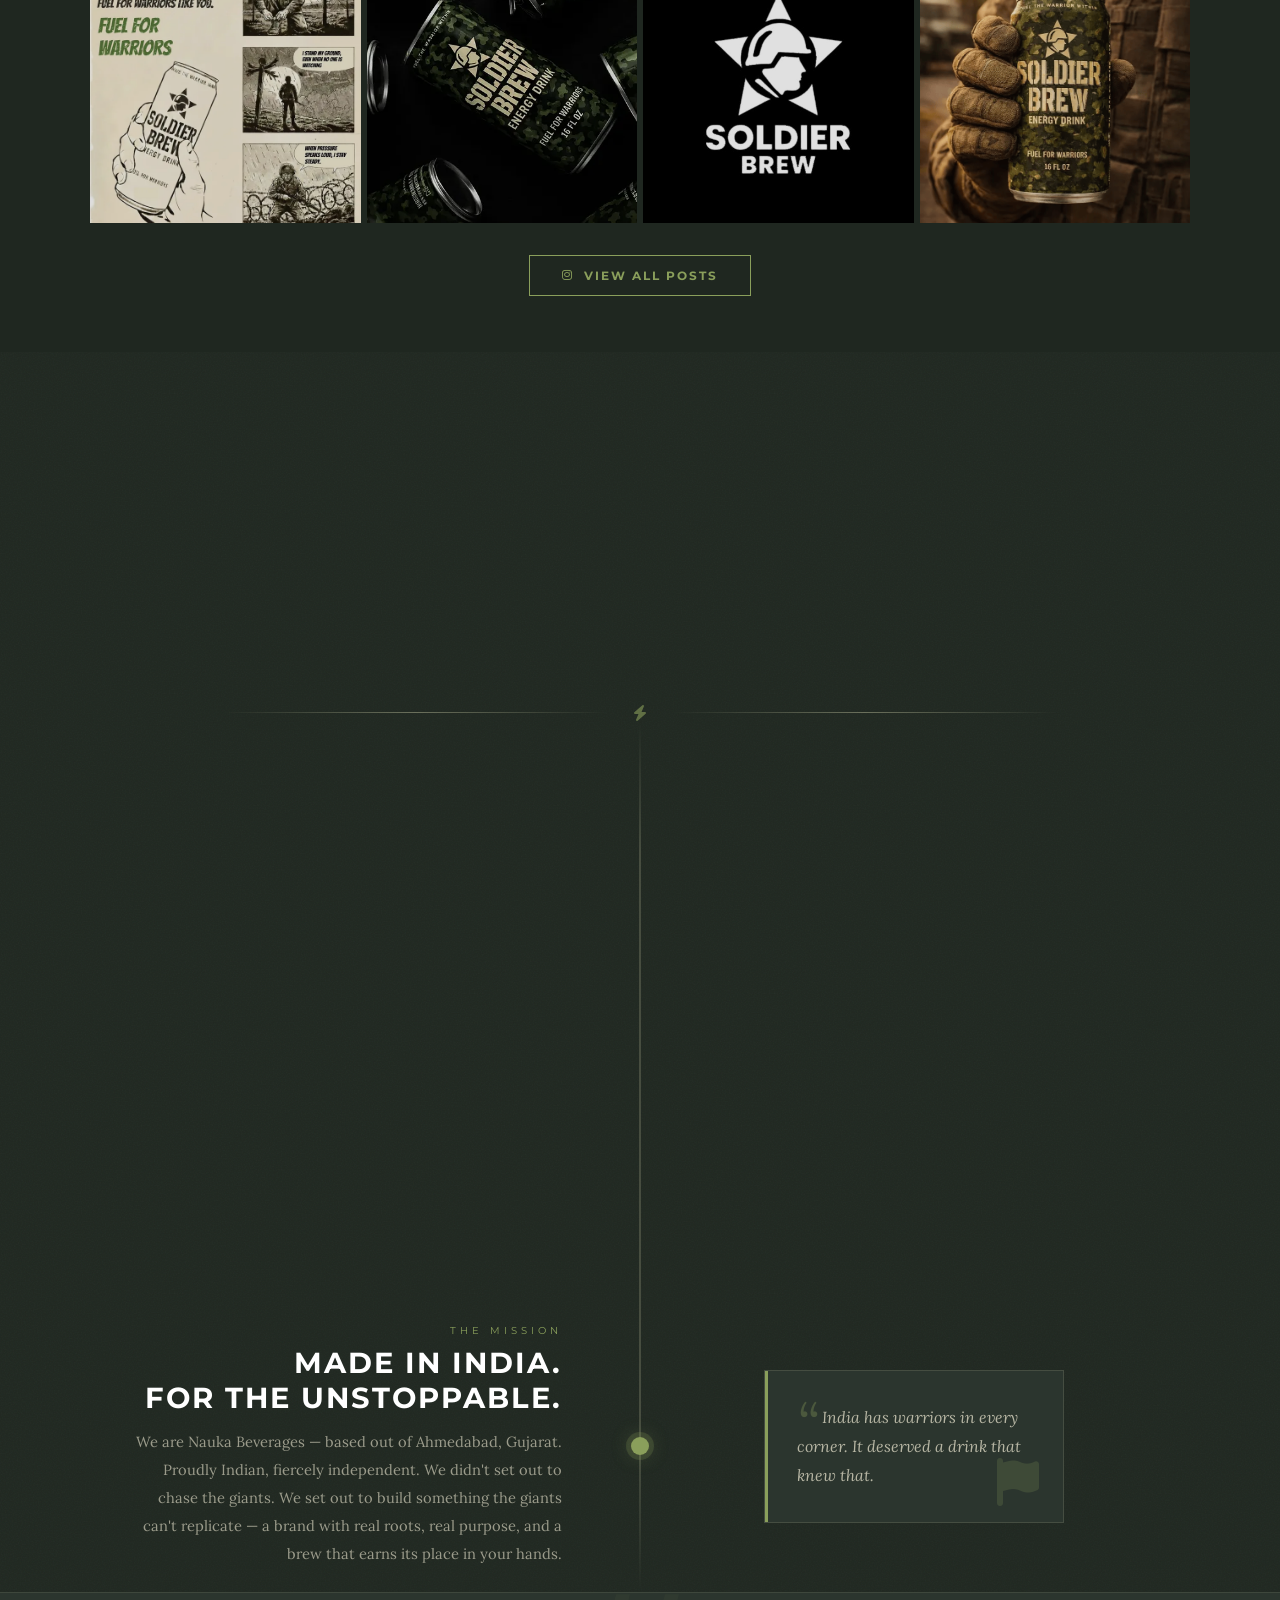
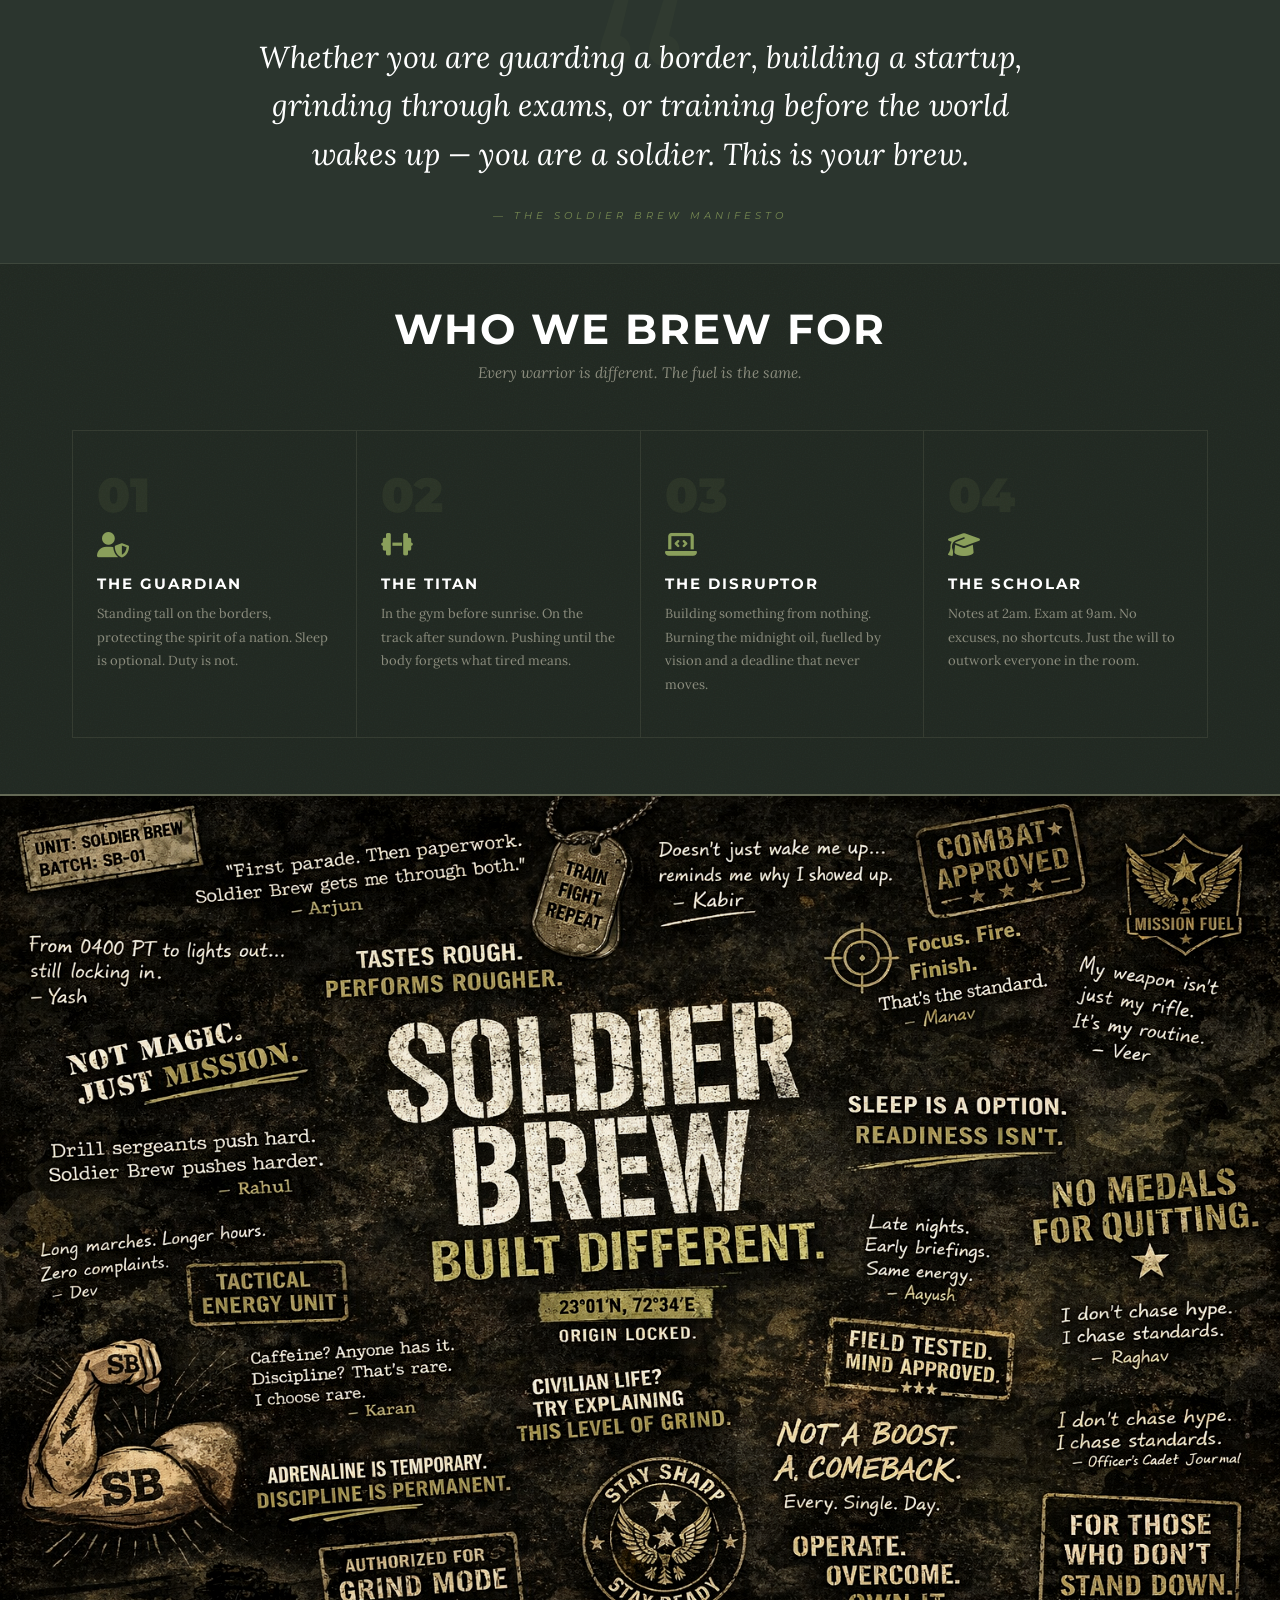
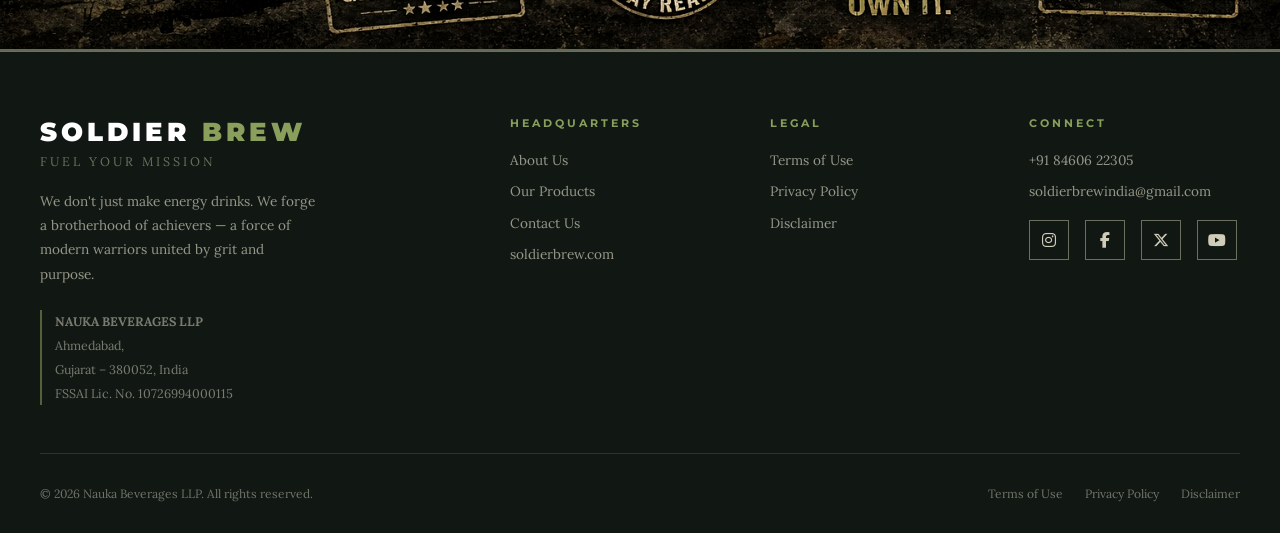
==== commit 4f6f6738: "Add style.css link fix" ====
--- a/index.html
+++ b/index.html
@@ -3,9 +3,9 @@
 <head>
     <meta charset="UTF-8" />
     <meta name="viewport" content="width=device-width, initial-scale=1.0" />
-    <title>Soldier Brew | Premium Energy Drink Brewed for Warriors | India</title>
-    <meta name="description" content="Soldier Brew is India's premium energy drink — brewed for soldiers, athletes, and unstoppable minds. Zero sugar option available. Discover Combat Classic & Alpha Zero." />
-    <meta name="keywords" content="Soldier Brew, energy drink India, premium energy drink, Combat Classic, Alpha Zero, Indian energy drink, energy drink for athletes" />
+    <title>Soldier Brew | Premium Military Inspired Energy Drink Brewed for Warriors | India</title>
+    <meta name="description" content="Soldier Brew is India's premium Military Inspired energy drink — brewed for soldiers, athletes, and unstoppable minds. Zero sugar option Boarding soon. Discover Combat Classic & Alpha Zero." />
+    <meta name="keywords" content="Soldier Brew, energy drink India, premium energy drink, Combat Classic, Alpha Zero, Indian energy drink, energy drink for athletes, Energy Drink, Soft Drink,Carbonated Drink,Army Drink" />
     <meta name="author" content="soldier brew" />
     <meta name="robots" content="index, follow" />
     <link rel="canonical" href="https://www.soldierbrew.com/" />
